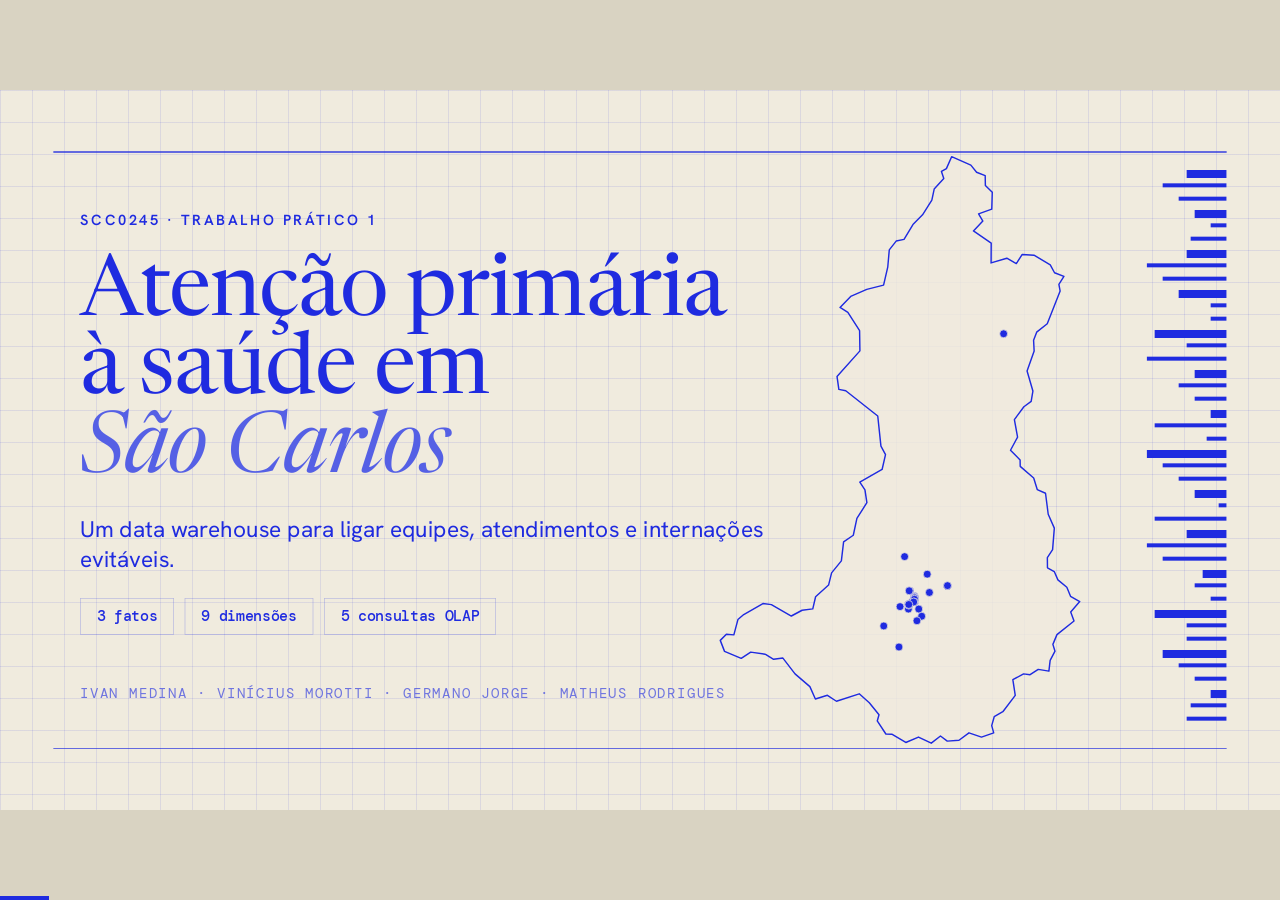
==== apresentacao/apresentacao_cobalto.html @ 4763c02e "Trabalho Prático 1 SCC0245: DW da atenção primária em São Carlos Notebook de ETL com dados reais de " ====
<!DOCTYPE html>
<html lang="pt-BR">
<head>
<meta charset="UTF-8">
<meta name="viewport" content="width=device-width, initial-scale=1.0">
<title>Atenção Primária à Saúde em São Carlos – SCC0245</title>
<link rel="preconnect" href="https://fonts.googleapis.com">
<link rel="preconnect" href="https://fonts.gstatic.com" crossorigin>
<link href="https://fonts.googleapis.com/css2?family=Newsreader:ital,opsz,wght@0,6..72,400;0,6..72,500;1,6..72,400&family=Hanken+Grotesk:wght@400;500;600&family=DM+Mono:wght@400;500&display=swap" rel="stylesheet">
<style>
/* ======================= BASE 16:9 (viewport-base.css, obrigatório) ======================= */
/* ===========================================
   FIXED 16:9 STAGE: MANDATORY BASE STYLES
   Include this ENTIRE file in every presentation.
   Slides are authored at 1920×1080 and scaled as a whole.
   =========================================== */

/* 1. Lock the browser viewport */
html,
body {
    width: 100%;
    height: 100%;
    margin: 0;
    overflow: hidden;
    background: var(--stage-bg, #000);
}

/* 2. Full-window deck viewport */
.deck-viewport {
    position: fixed;
    inset: 0;
    overflow: hidden;
    background: var(--stage-bg, #000);
}

/* 3. Fixed 16:9 design canvas.
   JavaScript sets transform: translate(...) scale(...). */
.deck-stage {
    position: absolute;
    left: 0;
    top: 0;
    width: 1920px;
    height: 1080px;
    overflow: hidden;
    transform-origin: 0 0;
    background: var(--slide-bg, #fff);
}

/* 4. Slides stack inside the fixed stage.
   Content must be laid out at 1920×1080, not reflowed per device. */
.slide {
    position: absolute;
    inset: 0;
    width: 1920px;
    height: 1080px;
    overflow: hidden;
    display: block;
    visibility: hidden;
    opacity: 0;
    pointer-events: none;
    background: var(--slide-bg, #fff);
}

.slide.active,
.slide.visible {
    visibility: visible;
    opacity: 1;
    pointer-events: auto;
    z-index: 1;
}

/* 5. Keep media inside authored slide bounds */
img,
video,
canvas,
svg {
    max-width: 100%;
    max-height: 100%;
}

/* 6. Presentation chrome stays outside the slide design system */
.deck-controls {
    position: fixed;
    left: 50%;
    bottom: 22px;
    transform: translateX(-50%);
    z-index: 1000;
}

/* 7. Print one fixed-size slide per page */
@media print {
    html,
    body {
        width: 1920px;
        height: auto;
        overflow: visible;
        background: #fff;
    }

    .deck-viewport {
        position: static;
        overflow: visible;
        background: #fff;
    }

    .deck-stage {
        position: static;
        width: auto;
        height: auto;
        transform: none !important;
        background: none;
    }

    .slide {
        position: relative;
        display: block !important;
        visibility: visible !important;
        opacity: 1 !important;
        pointer-events: auto !important;
        width: 1920px;
        height: 1080px;
        break-after: page;
        page-break-after: always;
    }

    .slide:last-child {
        break-after: auto;
        page-break-after: auto;
    }

    .deck-controls {
        display: none !important;
    }
}

/* 8. Reduced motion */
@media (prefers-reduced-motion: reduce) {
    *,
    *::before,
    *::after {
        animation-duration: 0.01ms !important;
        transition-duration: 0.2s !important;
    }
}

/* ======================= COMPONENTES COMUNS ======================= */
/* ===========================================================
   COMPONENTES COMUNS AOS DOIS TEMAS
   Medidas em px no palco fixo de 1920×1080.
   Cores e fontes vêm das variáveis definidas no arquivo do tema.
   =========================================================== */
* { margin: 0; padding: 0; box-sizing: border-box; }

.slide { color: var(--ink); font-family: var(--fb); background: var(--bg); }
.slide > * { position: absolute; z-index: 1; }
.slide > .deco { inset: 0; z-index: 0; pointer-events: none; }
.ic { width: 64px; height: 64px; stroke-width: 1.6; flex: none; }

/* === CROMO (rótulo da parte, apresentador, página) === */
.cromo { inset: 0; pointer-events: none; z-index: 2; }
.cromo span { position: absolute; font: 400 19px var(--fm); letter-spacing: .1em; text-transform: uppercase; color: var(--mute); }
.cr-l { left: 120px; top: 48px; }
.cr-r { right: 120px; top: 48px; }
.cr-n { right: 120px; bottom: 46px; }
.s-capa .cromo, .s-fim .cromo { display: none; }

/* === TIPOGRAFIA === */
.h-xl, .h-l, .h-m { font-family: var(--fd); font-weight: var(--fdw); letter-spacing: var(--fdls); line-height: .92; }
.h-xl { font-size: 156px; }
.h-l  { font-size: 116px; line-height: .98; }
.h-m  { font-size: 76px; }
.h-xl em, .h-l em, .h-m em { font-style: var(--fdem); color: var(--acc); }
.slide > h2.h-m { left: 120px; top: 120px; width: 1680px; }
.kicker, .lbl, .q-n, .st-n, .dl-t, .hc-t {
  font: var(--lbl-w) 22px var(--lbl-f); letter-spacing: var(--lbl-ls); text-transform: uppercase; color: var(--acc);
}
.lede { font-size: 34px; line-height: 1.35; color: var(--ink-2); }

/* === ANIMAÇÃO DE ENTRADA (.rv + --d) === */
.rv { opacity: 0; transform: translateY(28px);
  transition: opacity .7s ease, transform .9s cubic-bezier(.16, 1, .3, 1);
  transition-delay: calc(var(--d, 0) * .13s); }
.slide.visible .rv { opacity: 1; transform: none; }

/* chips e etiquetas genéricas */
.chips { display: flex; gap: 16px; }
.chip { font: 500 22px var(--fm); padding: 12px 24px; border: 1.5px solid var(--faint); border-radius: var(--pill); }
.chip b { color: var(--acc); font-weight: 500; }
.tags { display: flex; flex-wrap: wrap; gap: 14px; }
.tags span { font: 400 22px var(--fm); padding: 10px 20px; border: 1.5px solid var(--faint); border-radius: var(--pill); }
.tags .ref { border-style: dashed; color: var(--mute); }
.byline { font: 400 21px var(--fm); letter-spacing: .08em; color: var(--mute); text-transform: uppercase; }

/* === MAPA === */
.mapa, .mapa-zoom { width: 100%; height: 100%; display: block; overflow: visible; }
.mun { fill: var(--panel); stroke: var(--acc); stroke-width: 4; stroke-linejoin: round;
  stroke-dasharray: 6000; stroke-dashoffset: 6000; transition: stroke-dashoffset 2.4s cubic-bezier(.6, .1, .2, 1) .2s; }
.slide.visible .mun { stroke-dashoffset: 0; }
.mapa-zoom .mun { stroke-width: 1; }
.ubs { fill: var(--hit-bg); stroke: var(--bg); stroke-width: 2; opacity: 0; transition: opacity .3s; transition-delay: calc(1.4s + var(--i) * 35ms); }
.mapa-zoom .ubs { stroke-width: .4; fill-opacity: .8; }
.slide.visible .ubs { opacity: 1; }
.zoombox { fill: none; stroke: var(--ink); stroke-width: 3; stroke-dasharray: 10 8; display: none; }
.s-mapa .zoombox { display: block; }

/* === 01 CAPA / 26 FIM === */
.capa-txt, .fim-txt { left: 120px; top: 210px; width: 1080px; display: flex; flex-direction: column; gap: 34px; }
.capa-txt .kicker { margin-bottom: 6px; }
.capa-txt .h-xl { font-size: 128px; }
.capa-txt { top: 180px; }
.capa-txt .byline, .fim-txt .byline { margin-top: 40px; }
.capa-mapa { right: 280px; top: 100px; height: 880px; width: 540px; }
.fim-txt { top: 300px; }
.fim-txt .lede { font-size: 52px; }

/* === 02 ROTEIRO === */
.roteiro { left: 120px; right: 120px; top: 290px; display: grid; grid-template-columns: repeat(4, 1fr); gap: 32px; }
.rt { position: relative; height: 470px; padding: 40px; border: 1.5px solid var(--faint); border-radius: var(--radius);
  background: var(--panel); display: flex; flex-direction: column; gap: 22px; }
.rt-n { font: var(--fdw) 110px/1 var(--fd); letter-spacing: var(--fdls); color: var(--acc); }
.rt h3 { font: var(--fdw2) 40px/1.1 var(--fd); letter-spacing: var(--fdls2); }
.rt .rt-p { margin-top: auto; font: 400 21px var(--fm); text-transform: uppercase; letter-spacing: .08em; color: var(--mute); }
.timebar { left: 120px; right: 120px; top: 830px; display: flex; gap: 32px; align-items: center; }
.timebar i { flex: 1; height: 10px; background: var(--acc); border-radius: 5px; transform-origin: left; transform: scaleX(0); transition: transform .8s cubic-bezier(.16,1,.3,1); }
.slide.visible .timebar i { transform: scaleX(1); }
.timebar i:nth-child(2) { transition-delay: .9s; } .timebar i:nth-child(3) { transition-delay: 1.05s; } .timebar i:nth-child(4) { transition-delay: 1.2s; }
.timebar i:nth-child(1) { transition-delay: .75s; }
.timebar span { position: absolute; right: 0; top: 30px; font: 400 22px var(--fm); color: var(--mute); }

/* === 03 FLUXO UBS → INTERNAÇÃO === */
.fluxo { left: 120px; right: 120px; top: 300px; display: grid; grid-template-columns: 420px 1fr 420px; align-items: center; gap: 30px; }
.fluxo.falha { top: 580px; }
.no { height: 220px; padding: 30px 34px; border: 1.5px solid var(--faint); border-radius: var(--radius); background: var(--panel);
  display: flex; flex-direction: column; justify-content: center; gap: 10px; }
.no b { font: var(--fdw2) 40px/1.05 var(--fd); letter-spacing: var(--fdls2); }
.no span { font-size: 26px; color: var(--mute); }
.no.fantasma { visibility: hidden; }
.no.destaque { background: var(--hit-bg); color: var(--hit-fg); border-color: var(--hit-bg); }
.no.destaque span { color: var(--hit-fg); opacity: .75; }
.seta { position: relative; height: 4px; background: var(--acc); }
.seta::after { content: ""; position: absolute; right: -4px; top: -11px; border: 13px solid transparent; border-left: 20px solid var(--acc); border-right: 0; }
.seta span { position: absolute; left: 0; right: 0; top: -54px; text-align: center; font: 400 24px var(--fm); color: var(--ink); }
.seta.ruim { background: repeating-linear-gradient(90deg, var(--hit-bg) 0 18px, transparent 18px 30px); }
.seta.ruim::after { border-left-color: var(--hit-bg); }
.seta.ruim::before { content: ""; position: absolute; left: -30px; top: -282px; width: 4px; height: 284px;
  background: repeating-linear-gradient(180deg, var(--hit-bg) 0 18px, transparent 18px 30px); }
.s-fluxo .tags { left: 120px; right: 120px; top: 880px; }

/* === 04 MAPA DE SÃO CARLOS === */
.mapa-big { left: 150px; top: 120px; height: 860px; width: 527px; }
.mapa-zoomwrap { left: 800px; top: 250px; width: 480px; height: 560px; border: 1.5px solid var(--faint); border-radius: var(--radius); overflow: hidden; background: var(--panel); }
.mapa-zoomwrap .cap { position: absolute; left: 20px; bottom: 16px; font: 400 18px var(--fm); text-transform: uppercase; letter-spacing: .1em; color: var(--mute); }
.stats { left: 1360px; top: 250px; width: 460px; display: flex; flex-direction: column; gap: 60px; }
.stat { display: flex; flex-direction: column; gap: 10px; }
.stat .num { font: var(--fdw) 112px/0.9 var(--fd); letter-spacing: var(--fdls); color: var(--acc); }
.stat .lbl { color: var(--ink); }
.stats .nota { font: 400 19px var(--fm); color: var(--mute); line-height: 1.4; }

/* === 05 PERGUNTA === */
.s-pergunta .kicker { left: 120px; top: 210px; }
.s-pergunta .h-l { left: 120px; top: 270px; width: 1500px; }
.trio { left: 120px; top: 720px; display: flex; gap: 120px; }
.tri { position: relative; display: grid; grid-template-columns: 64px auto; column-gap: 22px; align-items: center; }
.tri .ic { grid-row: span 2; }
.tri b { font: var(--fdw2) 40px/1 var(--fd); letter-spacing: var(--fdls2); }
.tri span { font-size: 24px; color: var(--mute); }
.tri + .tri::before { content: "→"; position: absolute; left: -84px; top: 22px; font: 400 40px var(--fm); color: var(--acc); }

/* === 06 FONTES === */
.fontes { left: 120px; right: 120px; top: 270px; height: 640px; display: grid;
  grid-template-columns: 480px 1fr 280px 110px 420px; align-items: center; }
.fcol { display: flex; flex-direction: column; gap: 26px; }
.fonte { display: grid; grid-template-columns: 64px 1fr; column-gap: 22px; align-items: center; padding: 22px 28px;
  border: 1.5px solid var(--faint); border-radius: var(--radius); background: var(--panel); }
.fonte .ic { grid-row: span 2; }
.fonte b { font: var(--fdw2) 36px/1.05 var(--fd); letter-spacing: var(--fdls2); }
.fonte span { font-size: 22px; color: var(--mute); }
.fcol.aux { grid-column: 5; }
.fcol.aux .fonte { border-style: dashed; }
.fpipe { position: relative; height: 4px; background: var(--acc); margin: 0 24px; display: flex; flex-direction: column; align-items: center; justify-content: center; }
.fpipe::after { content: ""; position: absolute; right: -4px; top: -11px; border: 13px solid transparent; border-left: 20px solid var(--acc); border-right: 0; }
.fpipe span { position: relative; top: -64px; font: 400 21px var(--fm); line-height: 1.5; background: var(--bg); padding: 0 10px; }
.fdw { width: 280px; height: 280px; border-radius: 50%; background: var(--hit-bg); color: var(--hit-fg);
  display: flex; flex-direction: column; align-items: center; justify-content: center; gap: 6px; }
.fdw .ic { width: 72px; height: 72px; }
.fdw b { font: var(--fdw) 56px/1 var(--fd); letter-spacing: var(--fdls); }
.fdw span { font: 400 21px var(--fm); }
.fcol.aux { position: relative; }
.fcol.aux::before { content: ""; position: absolute; left: -110px; width: 110px; height: 4px; top: 50%;
  background: repeating-linear-gradient(90deg, var(--acc) 0 14px, transparent 14px 24px); }

/* === DIVISORES DE PARTE === */
.div-n { left: 110px; top: 130px; font: var(--fdw) 380px/1 var(--fd); letter-spacing: var(--fdls); color: var(--acc); }
.s-divisor .h-l { left: 120px; top: 560px; width: 1400px; }
.div-p { left: 120px; top: 870px; font: 400 26px var(--fm); text-transform: uppercase; letter-spacing: .1em; color: var(--mute); }
.ops { left: 120px; top: 720px; display: flex; gap: 14px; }
.ops span { font: 400 26px var(--fm); padding: 12px 24px; border: 1.5px solid var(--faint); border-radius: var(--pill); }

/* === 08 DATA MARTS (notação de aula) === */
.marts { left: 120px; right: 120px; top: 270px; display: grid; grid-template-columns: repeat(3, 1fr); gap: 44px; }
.mart { display: flex; flex-direction: column; gap: 22px; }
.mart .dem { font-size: 26px; text-align: center; min-height: 72px; }
.mart .box { border: 2px solid var(--acc); border-radius: 40px; background: var(--panel); padding: 40px 40px 46px;
  display: flex; flex-direction: column; gap: 26px; min-height: 400px; }
.mart .box b { text-align: center; font: var(--fdw2) 40px/1 var(--fd); letter-spacing: var(--fdls2); }
.mart .box p { font-size: 30px; line-height: 1.4; }
.mart .box em { font-style: normal; color: var(--acc); font-weight: 600; }

/* === ESQUEMAS ESTRELA === */
.st-head { left: 120px; top: 110px; display: flex; flex-direction: column; gap: 14px; }
.st-svg { left: 250px; top: 215px; width: 1420px; height: 710px; }
.estrela { width: 100%; height: 100%; }
.st-line { stroke: var(--line); stroke-width: 2.5; stroke-dasharray: 900; stroke-dashoffset: 900;
  transition: stroke-dashoffset 1s ease; transition-delay: calc(.4s + var(--i) * .08s); }
.slide.visible .st-line { stroke-dashoffset: 0; }
.st-dim rect { fill: var(--bg); stroke: var(--line); stroke-width: 2; }
.st-fact rect { fill: var(--hit-bg); stroke: var(--hit-bg); }
.st-dname { font: 500 28px var(--fm); fill: var(--acc); text-anchor: middle; }
.st-attr { font: 400 25px var(--fb); fill: var(--ink); text-anchor: middle; opacity: .85; }
.st-fname { font: 500 31px var(--fm); fill: var(--hit-fg); text-anchor: middle; }
.st-meas { font: 400 26px var(--fm); fill: var(--hit-fg); }
.st-tag { opacity: .6; font-size: 20px; }
.callouts { left: 120px; right: 120px; bottom: 112px; display: flex; flex-wrap: wrap; gap: 14px; }
.co { font: 400 23px var(--fm); padding: 10px 20px; border: 1.5px solid var(--acc); border-radius: var(--pill); color: var(--ink); background: var(--bg); }

/* === 10 SEMIADITIVO === */
.semi { left: 120px; right: 120px; top: 290px; height: 470px; display: grid; grid-template-columns: 400px 90px 400px 1fr; gap: 30px; align-items: center; }
.mes { height: 100%; border: 1.5px solid var(--faint); border-radius: var(--radius); background: var(--panel);
  display: flex; flex-direction: column; align-items: center; justify-content: space-between; padding: 36px; }
.m-l { font: 400 26px var(--fm); text-transform: uppercase; letter-spacing: .12em; color: var(--mute); }
.eqs { display: flex; gap: 20px; color: var(--acc); }
.eqs .ic { width: 84px; height: 84px; }
.m-c { font: var(--fdw) 110px/1 var(--fd); letter-spacing: var(--fdls); }
.mais { font: 400 80px var(--fm); text-align: center; color: var(--mute); }
.res { display: flex; flex-direction: column; gap: 30px; padding-left: 40px; }
.res .r { display: grid; grid-template-columns: 140px 1fr; align-items: center; gap: 24px; }
.res b { font: var(--fdw) 120px/1 var(--fd); letter-spacing: var(--fdls); }
.res span { font-size: 28px; line-height: 1.3; }
.res .bad b { text-decoration: line-through; text-decoration-thickness: 6px; opacity: .45; }
.res .bad span { opacity: .6; }
.res .good b { color: var(--acc); }
.s-semi .tags { left: 120px; top: 840px; }

/* === 14 CONSTELAÇÃO === */
.passos { left: 120px; bottom: 112px; display: flex; gap: 14px; }
.passos span { font: 400 21px var(--fm); padding: 10px 18px; border: 1.5px solid var(--faint); border-radius: var(--pill); }
.passos b { color: var(--acc); font-weight: 500; margin-right: 6px; }
.const-svg { left: 200px; top: 225px; width: 1520px; height: 707px; }
.constelacao { width: 100%; height: 100%; }
.cs-line { stroke: var(--line); stroke-width: 2.5; stroke-dasharray: 1400; stroke-dashoffset: 1400;
  transition: stroke-dashoffset 1.1s ease; transition-delay: calc(.5s + var(--i) * .06s); }
.slide.visible .cs-line { stroke-dashoffset: 0; }
.cs-dim rect { fill: var(--bg); stroke: var(--line); stroke-width: 2; }
.cs-dim.shared rect { stroke: var(--acc); stroke-width: 5; fill: var(--panel-strong); }
.cs-dim rect.fundo { fill: var(--bg); stroke: none; }
.cs-dim text { font: 500 24px var(--fm); fill: var(--ink); text-anchor: middle; }
.cs-dim.shared text { fill: var(--acc); }
.cs-fact rect { fill: var(--hit-bg); }
.cs-fact text { font: 500 27px var(--fm); fill: var(--hit-fg); text-anchor: middle; }

/* === 15 MATRIZ === */
.matriz { left: 300px; top: 250px; display: grid; grid-template-columns: 420px repeat(3, 330px); grid-auto-rows: 62px; align-items: center; }
.mh { font: 400 23px var(--fm); text-align: center; color: var(--mute); }
.ml { font-size: 30px; padding-left: 24px; height: 100%; display: flex; align-items: center; }
.ml.sh { background: var(--panel-strong); border-left: 6px solid var(--acc); }
.matriz i { justify-self: center; width: 36px; height: 36px; border-radius: 50%; border: 2px solid var(--faint); }
.matriz i.on { background: var(--acc); border-color: var(--acc); transform: scale(0); transition: transform .4s cubic-bezier(.3,1.6,.5,1); transition-delay: calc(.6s + var(--i) * .07s); }
.slide.visible .matriz i.on { transform: scale(1); }
.legenda { left: 300px; top: 905px; display: flex; align-items: center; gap: 16px; font: 400 22px var(--fm); color: var(--mute); }
.lg-sh { width: 42px; height: 28px; background: var(--panel-strong); border-left: 6px solid var(--acc); }

/* === 16 INTEGRAÇÃO === */
.integ { left: 120px; right: 120px; top: 260px; display: flex; flex-direction: column; gap: 22px; }
.ig, .ig-h { display: grid; grid-template-columns: 250px 400px 400px 90px 1fr; align-items: center; gap: 22px; }
.ig-h span { font: 400 20px var(--fm); text-transform: uppercase; letter-spacing: .12em; color: var(--mute); }
.ig { height: 104px; border-bottom: 1.5px solid var(--faint); }
.ig .k { font: var(--fdw2) 40px var(--fd); letter-spacing: var(--fdls2); }
.ig .a { font: 400 28px var(--fm); padding: 14px 22px; border: 1.5px solid var(--faint); border-radius: var(--pill); width: fit-content; }
.ig .a i { font-style: normal; font-size: 18px; color: var(--mute); margin-right: 10px; letter-spacing: .08em; }
.ig .to { font: 400 44px var(--fm); color: var(--acc); text-align: center; }
.ig .dw { font: 500 30px var(--fm); padding: 14px 26px; background: var(--hit-bg); color: var(--hit-fg); border-radius: var(--pill); width: fit-content; }

/* === 17 HIERARQUIAS === */
.hiers { left: 120px; right: 120px; top: 270px; display: grid; grid-template-columns: 1fr 1fr 1.25fr; gap: 50px; }
.hcol { display: flex; flex-direction: column; align-items: flex-start; gap: 12px; padding: 38px; min-height: 600px;
  border: 1.5px solid var(--faint); border-radius: var(--radius); background: var(--panel); }
.hcol b { font: 500 32px var(--fm); padding: 10px 22px; border: 1.5px solid var(--acc); border-radius: var(--pill); }
.hcol b.lo { background: var(--hit-bg); color: var(--hit-fg); border-color: var(--hit-bg); }
.hcol i { font: 400 38px var(--fm); font-style: normal; color: var(--acc); padding-left: 24px; }
.hc-t { margin-bottom: 14px; }
.hc-alt { margin-top: auto; font: 400 20px/1.45 var(--fm); color: var(--mute); }
.code-n { display: flex; gap: 6px; margin-top: 60px; font: 500 76px/1 var(--fm); }
.code-l { display: flex; gap: 6px; font: 400 18px var(--fm); text-transform: uppercase; letter-spacing: .06em; }
.code-n span, .code-l span { display: block; text-align: center; }
.code-n .c1, .code-l .c1 { width: 104px; } .code-n .c2, .code-l .c2 { width: 104px; } .code-n .c3, .code-l .c3 { width: 104px; } .code-n .c4, .code-l .c4 { width: 200px; }
.code-n span { padding: 14px 0; border-bottom: 6px solid var(--acc); }
.code-n .c1 { background: var(--hit-bg); color: var(--hit-fg); border-color: var(--hit-bg); }
.code-n .c2 { background: var(--panel-strong); }
.code-l span { color: var(--mute); padding-top: 12px; }
.hcol.code .hc-alt { margin-top: 70px; }
.hcol.code::after { content: "cod_procedimento ≤ forma ≤ subgrupo ≤ grupo"; margin-top: auto; font: 400 20px var(--fm); color: var(--mute); }

/* === 18 DECISÕES === */
.tiles { left: 120px; right: 120px; top: 270px; display: grid; grid-template-columns: repeat(3, 1fr); grid-auto-rows: 290px; gap: 32px; }
.tile { border: 1.5px solid var(--faint); border-radius: var(--radius); background: var(--panel); padding: 38px; display: flex; flex-direction: column; gap: 12px; }
.tile code { font: 500 34px var(--fm); color: var(--acc); }
.tile b { margin-top: auto; font: var(--fdw2) 42px/1.05 var(--fd); letter-spacing: var(--fdls2); }
.tile span { font-size: 25px; color: var(--mute); }

/* === CABEÇALHO DAS CONSULTAS === */
.q-head { left: 120px; top: 108px; display: flex; align-items: center; gap: 18px; }
.q-op { font: 500 22px var(--fm); padding: 8px 20px; border-radius: var(--pill); background: var(--hit-bg); color: var(--hit-fg); text-transform: uppercase; letter-spacing: .08em; }
.slide > h2.h-m.q-t { top: 160px; font-size: 66px; }
.q-foot { left: 120px; right: 120px; bottom: 96px; display: flex; flex-wrap: wrap; gap: 14px; }
.q-foot span { font: 400 21px var(--fm); padding: 9px 18px; border: 1.5px solid var(--faint); border-radius: var(--pill); }

/* === 20 ROLL-UP === */
.rollup { left: 148px; top: 340px; width: 1624px; display: flex; flex-direction: column; gap: 84px; }
.ru-row { display: flex; gap: 8px; position: relative; }
.ru-row span { height: 120px; display: flex; align-items: center; justify-content: center; font: 500 26px var(--fm);
  border: 1.5px solid var(--acc); border-radius: var(--radius-sm); background: var(--panel);
  opacity: 0; transform: translateY(-20px); transition: all .5s cubic-bezier(.16,1,.3,1);
  transition-delay: calc(.4s + var(--b) * 1s + var(--i) * .03s); }
.ru-row.meses span { width: 60px; }
.ru-row.tris span { width: 196px; }
.ru-row.anos span { width: 808px; background: var(--hit-bg); color: var(--hit-fg); border-color: var(--hit-bg); font: var(--fdw) 54px var(--fd); }
.slide.visible .ru-row span { opacity: 1; transform: none; }
.ru-row::before { position: absolute; left: -2px; top: -36px; font: 400 19px var(--fm); text-transform: uppercase; letter-spacing: .12em; color: var(--mute); }
.ru-row.meses::before { content: "ano_mes"; } .ru-row.tris::before { content: "trimestre"; } .ru-row.anos::before { content: "ano"; }

/* === 21 DRILL-DOWN === */
.drill { left: 120px; right: 120px; top: 280px; display: grid; grid-template-columns: 560px 120px 300px 120px 1fr; align-items: start; }
.dl-col { display: flex; flex-direction: column; gap: 12px; }
.dl-col span:not(.dl-t) { font: 400 25px var(--fm); padding: 10px 18px; border: 1.5px solid var(--faint); border-radius: var(--radius-sm); }
.dl-col span.hit { background: var(--hit-bg); color: var(--hit-fg); border-color: var(--hit-bg); }
.dl-t { margin-bottom: 8px; }
.dl-arrow { height: 4px; background: var(--acc); margin: 186px 22px 0; position: relative; }
.dl-arrow::after { content: ""; position: absolute; right: -4px; top: -11px; border: 13px solid transparent; border-left: 20px solid var(--acc); border-right: 0; }
.drill .dl-arrow:nth-of-type(4) { margin-top: 74px; }

/* === 22 CUBO === */
.cubo-wrap { left: 150px; top: 240px; width: 940px; height: 760px; }
.cubo { width: 100%; height: 100%; overflow: visible; }
.cubo polygon { fill: var(--ink); stroke: var(--bg); stroke-width: 2; }
.cubo .f-top { fill-opacity: .14; } .cubo .f-r { fill-opacity: .30; } .cubo .f-l { fill-opacity: .22; }
.cubo .ax { font: 400 22px var(--fm); fill: var(--mute); }
@keyframes cfade1 { to { opacity: .12; } }
@keyframes cfade2 { to { opacity: .45; } }
@keyframes chl { to { fill: var(--hit-bg); fill-opacity: 1; } }
.slide.visible .cubo .cell:not(.slice) { animation: cfade1 .6s 1.3s forwards; }
.slide.visible .cubo .slice:not(.dice) { animation: cfade2 .6s 2.5s forwards; }
.slide.visible .cubo .dice polygon { animation: chl .6s 2.5s forwards; }
.cubo .dice .f-r { filter: brightness(.85); } .cubo .dice .f-l { filter: brightness(.7); }
.cubo-leg { left: 1180px; top: 340px; width: 620px; display: flex; flex-direction: column; gap: 52px; }
.cl { display: grid; grid-template-columns: 70px 1fr; column-gap: 26px; align-items: center; }
.cl .sw { grid-row: span 2; width: 70px; height: 70px; border-radius: var(--radius-sm); }
.cl b { font: var(--fdw2) 44px/1 var(--fd); letter-spacing: var(--fdls2); }
.cl span { font: 400 24px var(--fm); color: var(--mute); }
.sw.sl { background: var(--ink); opacity: .45; }
.sw.dc { background: var(--hit-bg); }
.sw.out { border: 3px dashed var(--acc); }

/* === 23 PIVOT === */
.pivot { left: 120px; right: 120px; top: 280px; display: grid; grid-template-columns: auto 120px auto; align-items: center; justify-content: center; }
.pv { display: grid; gap: 8px; align-items: center; }
.pv-a { grid-template-columns: 220px repeat(4, 116px); }
.pv-b { grid-template-columns: 190px repeat(5, 104px); }
.pv .ch { font: 400 18px var(--fm); text-align: center; color: var(--acc); text-transform: uppercase; letter-spacing: .04em; }
.pv .rh { font-size: 28px; }
.pv i { height: 80px; border-radius: var(--radius-sm); background: var(--panel-strong); border: 1.5px solid var(--faint); position: relative; }
.pv i::after { content: "Σ"; position: absolute; inset: 0; display: flex; align-items: center; justify-content: center; font: 400 20px var(--fm); color: var(--mute); }
.pv-rot { font: 400 110px var(--fm); color: var(--acc); text-align: center; }
.slide.visible .pv-rot { animation: spin 1.2s 1.1s cubic-bezier(.6,0,.2,1) both; }
@keyframes spin { from { transform: rotate(-180deg); opacity: 0; } to { transform: none; opacity: 1; } }
.pv-b { opacity: 0; transform: rotate(-90deg) scale(.6); transition: all 1.1s cubic-bezier(.16,1,.3,1) 1.6s; }
.slide.visible .pv-b { opacity: 1; transform: none; }

/* === 24 DRILL-ACROSS === */
.across { left: 120px; right: 120px; top: 270px; height: 560px; }
.lanes { position: absolute; left: 0; top: 20px; width: 470px; display: flex; flex-direction: column; gap: 30px; }
.lane { height: 140px; display: grid; grid-template-columns: 64px 1fr; column-gap: 22px; align-items: center; padding: 0 30px;
  border: 1.5px solid var(--faint); border-radius: var(--radius); background: var(--panel); }
.lane .ic { grid-row: span 2; }
.lane b { font: 500 28px var(--fm); align-self: end; }
.lane span { font-size: 23px; color: var(--mute); align-self: start; }
.ac-lines { position: absolute; left: 470px; top: 0; width: 200px; height: 520px; }
.ac-lines path { fill: none; stroke: var(--acc); stroke-width: 3; }
.join { position: absolute; left: 670px; top: 180px; width: 170px; height: 170px; border-radius: 50%; background: var(--hit-bg); color: var(--hit-fg);
  display: flex; flex-direction: column; align-items: center; justify-content: center; }
.join span { font: 400 64px/1 var(--fm); }
.join b { font: 500 22px var(--fm); }
.ac-out { position: absolute; left: 890px; right: 0; top: 60px; display: flex; flex-direction: column; }
.ao-h, .ao-r { display: grid; grid-template-columns: 150px repeat(4, 1fr); gap: 10px; align-items: center; }
.ao-h { padding-bottom: 14px; border-bottom: 2px solid var(--acc); }
.ao-h span { font: 400 18px var(--fm); text-transform: uppercase; letter-spacing: .04em; color: var(--acc); }
.ao-r { height: 78px; border-bottom: 1.5px solid var(--faint); }
.ao-r span { font: 400 24px var(--fm); }
.ao-r i { height: 18px; border-radius: 9px; background: var(--panel-strong); }
.formulas { left: 120px; top: 880px; display: flex; gap: 20px; }
.formulas span { font: 500 26px var(--fm); padding: 14px 26px; border: 2px solid var(--acc); border-radius: var(--pill); }

/* === 25 LIMITES === */
.lims { left: 120px; right: 120px; top: 270px; display: grid; grid-template-columns: repeat(2, 1fr); gap: 32px; }
.lim { height: 250px; border: 1.5px solid var(--faint); border-radius: var(--radius); background: var(--panel); padding: 40px; display: flex; flex-direction: column; justify-content: flex-end; gap: 12px; }
.lim b { font: var(--fdw2) 50px/1 var(--fd); letter-spacing: var(--fdls2); }
.lim span { font-size: 27px; color: var(--mute); }
.prox { left: 120px; top: 860px; font: 500 28px var(--fm); color: var(--acc); }

/* === CONTROLES FORA DO PALCO: progresso, notas, edição === */
.progress { position: fixed; left: 0; bottom: 0; height: 4px; width: 0; background: var(--acc); z-index: 1000; transition: width .3s; }
.notes { position: fixed; left: 50%; bottom: 18px; transform: translateX(-50%); width: min(1100px, 92vw); max-height: 34vh; overflow: auto;
  padding: 18px 24px; border-radius: 12px; background: rgba(10, 12, 20, .92); color: #f2f2f2;
  font: 400 17px/1.5 var(--fb); z-index: 1001; display: none; box-shadow: 0 10px 40px rgba(0,0,0,.4); }
.notes.on { display: block; }
.edit-hotzone { position: fixed; top: 0; left: 0; width: 80px; height: 80px; z-index: 10000; cursor: pointer; }
.edit-toggle { position: fixed; top: 16px; left: 16px; width: 44px; height: 44px; border-radius: 50%; border: 0; z-index: 10001;
  background: var(--acc); color: var(--bg); font-size: 22px; cursor: pointer; opacity: 0; pointer-events: none; transition: opacity .3s; }
.edit-toggle.show, .edit-toggle.active { opacity: 1; pointer-events: auto; }
body.editing [contenteditable] { outline: 2px dashed var(--acc); outline-offset: 4px; }

/* === GRÁFICOS DAS CONSULTAS (dados reais; SVG gerado por graficos.py) === */
.graf { width: 100%; height: 100%; overflow: visible; }
.graf-wrap { left: 120px; right: 120px; top: 260px; bottom: 90px; }
.graf-wrap.q3w { left: 760px; top: 270px; }
.cubo-wrap.mini { left: 90px; top: 300px; width: 620px; height: 500px; }
.q-dados { left: 120px; bottom: 44px; font: 400 18px var(--fm); color: var(--mute); letter-spacing: .02em; }
.graf text { font-family: var(--fm); }
.ch-lv { font-size: 20px; fill: var(--acc); text-transform: uppercase; letter-spacing: .12em; }
.ch-x { font-size: 20px; fill: var(--mute); }
.ch-v { font-size: 22px; fill: var(--ink); }
.ch-v.strong { font-size: 26px; font-weight: 500; }
.ch-cat { font-size: 23px; fill: var(--ink); font-family: var(--fb) !important; }
.ch-cat.on { font-weight: 600; }
.ch-pt { font-size: 32px; fill: var(--ink); font-family: var(--fd) !important; font-weight: var(--fdw2); }
.ch-bar { fill: var(--acc); }
.ch-bar.dim { opacity: .45; }
.ch-bar.hl { fill: var(--hit-bg); opacity: 1; }
.ch-base, .ch-grid { stroke: var(--faint); stroke-width: 1.5; }
.ch-line { fill: none; stroke: var(--acc); stroke-width: 3; stroke-linejoin: round; }
.ch-dot { fill: var(--acc); stroke: var(--bg); stroke-width: 2; }
.ch-dot:hover, .ch-bar:hover, .ch-cell:hover { filter: brightness(1.15); }
.ch-cell { fill: var(--acc); }
.ch-cv { font-size: 22px; fill: var(--ink); }
.ch-cv.inv { fill: var(--hit-fg); }
.ch-rot { font-size: 96px; fill: var(--acc); }
.ch-arrow { fill: none; stroke: var(--acc); stroke-width: 3; }
.ch-join { font-size: 22px; fill: var(--acc); letter-spacing: .1em; }
/* barras crescem a partir da base quando o slide entra */
.graf .ch-bar { transform-box: fill-box; transform-origin: left bottom; }
.q1g .ch-bar { transform-origin: center bottom; transform: scaleY(0); transition: transform .8s cubic-bezier(.16,1,.3,1) .3s; }
.q2g .ch-bar, .q3g .ch-bar { transform: scaleX(0); transition: transform .8s cubic-bezier(.16,1,.3,1) .3s; }
.slide.visible .graf .ch-bar { transform: none; }
.ch-line { stroke-dasharray: 3000; stroke-dashoffset: 3000; transition: stroke-dashoffset 1.6s ease .3s; }
.slide.visible .ch-line { stroke-dashoffset: 0; }
.graf .ch-line.zero, .slide.visible .graf .ch-line.zero { stroke-dasharray: 8 10; stroke-dashoffset: 0; opacity: .6; }

/* ======================= TEMA: cobalto (cores e fontes; edite as variáveis em :root) ======================= */
/* ===========================================================
   TEMA "BOLETIM COBALTO"
   Duas cores (papel creme + cobalto), papel quadriculado permanente,
   filetes no topo e no pé, serifa Newsreader 400, rótulos Hanken em caixa alta,
   cromo em DM Mono. Destaques usam inversão (fundo cobalto, texto creme).
   =========================================================== */
:root {
  --stage-bg: #d9d3c2;
  --slide-bg: #F0EBDE;
  --bg: #F0EBDE;
  --ink: #1F2BE0;
  --ink-2: #1F2BE0;
  --mute: rgba(31, 43, 224, .62);
  --acc: #1F2BE0;          /* números, linhas, ênfases */
  --hit-bg: #1F2BE0;       /* destaque = inversão */
  --hit-fg: #F0EBDE;
  --faint: rgba(31, 43, 224, .28);
  --line: rgba(31, 43, 224, .55);
  --panel: rgba(240, 235, 222, .78);
  --panel-strong: rgba(31, 43, 224, .09);
  --fd: 'Newsreader', Georgia, serif;
  --fdw: 400;  --fdls: -.012em;  --fdem: italic;
  --fdw2: 400; --fdls2: -.005em;
  --fb: 'Hanken Grotesk', sans-serif;
  --fm: 'DM Mono', ui-monospace, monospace;
  --lbl-f: 'Hanken Grotesk', sans-serif; --lbl-w: 600; --lbl-ls: .18em;
  --radius: 0px; --radius-sm: 0px; --pill: 0px;
}

/* papel quadriculado + filetes de topo e pé em todos os slides */
.deco { background-image:
    linear-gradient(to right, rgba(31, 43, 224, .10) 1px, transparent 1px),
    linear-gradient(to bottom, rgba(31, 43, 224, .10) 1px, transparent 1px);
  background-size: 48px 48px; }
.deco::before, .deco::after { content: ""; position: absolute; left: 80px; right: 80px; height: 1.5px; background: var(--ink); }
.deco::before { top: 92px; }
.deco::after { bottom: 92px; }
.cr-l { left: 80px; top: 42px; }
.cr-r { right: 80px; top: 42px; }
.cr-n { right: 80px; bottom: 40px; }
.cromo span { color: var(--ink); letter-spacing: .08em; }

/* ênfase em itálico na cor mais suave */
.h-xl em, .h-l em, .h-m em { color: #5560E5; }

/* coluna "glitch" nas capas e divisores */
.glitch { right: 80px; top: 120px; width: 120px; height: 840px; }
.glitch rect { fill: var(--ink); }
.glitch { opacity: 0; transition: opacity 1s .5s; }
.slide.visible .glitch { opacity: 1; }
.s-capa .capa-mapa, .s-fim .capa-mapa { right: 300px; }
.s-pergunta .glitch, .s-divisor .glitch { height: 760px; top: 160px; }

/* sem cantos arredondados; caixas de data mart seguem a notação de aula (arredondadas) */
.mart .box { border-radius: 40px; border-width: 1.5px; }
.chip b { font-weight: 500; }
.q-op { letter-spacing: .1em; }
.matriz i { border-radius: 0; }
.matriz i.on { border-radius: 0; }
.fdw, .join { border-radius: 50%; }

</style>
</head>
<body data-tema="cobalto">
<div class="deck-viewport">
<main class="deck-stage" id="deckStage">
<!-- =====================================================================
     CONTEÚDO DOS SLIDES (compartilhado pelos dois estilos)
     data-part  = parte da apresentação (1 a 4) → define o rótulo do topo
     data-notes = roteiro do apresentador (tecla N mostra na tela)
     .rv + style="--d:N" = elemento que entra animado, N = ordem
     Nomes dos integrantes (só na capa): edite PARTES no início de deck.js
     ===================================================================== -->

<!-- ============================ PARTE 1 · PROBLEMA E FONTES ============================ -->

<!-- 01 · CAPA -->
<section class="slide s-capa" data-part="1" data-notes="Apresentar o grupo e o tema em uma frase: um data warehouse que junta oferta de equipes, atendimentos e internações evitáveis em São Carlos. O contorno do mapa é o município oficial (IBGE); os pontos são as UBS e USF do CNES.">
  <svg class="glitch" viewBox="0 0 120 840"><rect x="60" y="0" width="60" height="12"/><rect x="24" y="20" width="96" height="6"/><rect x="48" y="40" width="72" height="6"/><rect x="72" y="60" width="48" height="12"/><rect x="96" y="80" width="24" height="6"/><rect x="66" y="100" width="54" height="6"/><rect x="60" y="120" width="60" height="12"/><rect x="0" y="140" width="120" height="6"/><rect x="24" y="160" width="96" height="6"/><rect x="48" y="180" width="72" height="12"/><rect x="96" y="200" width="24" height="6"/><rect x="96" y="220" width="24" height="6"/><rect x="12" y="240" width="108" height="12"/><rect x="60" y="260" width="60" height="6"/><rect x="0" y="280" width="120" height="6"/><rect x="72" y="300" width="48" height="12"/><rect x="48" y="320" width="72" height="6"/><rect x="72" y="340" width="48" height="6"/><rect x="96" y="360" width="24" height="12"/><rect x="12" y="380" width="108" height="6"/><rect x="90" y="400" width="30" height="6"/><rect x="0" y="420" width="120" height="12"/><rect x="24" y="440" width="96" height="6"/><rect x="48" y="460" width="72" height="6"/><rect x="72" y="480" width="48" height="12"/><rect x="108" y="500" width="12" height="6"/><rect x="12" y="520" width="108" height="6"/><rect x="60" y="540" width="60" height="12"/><rect x="0" y="560" width="120" height="6"/><rect x="24" y="580" width="96" height="6"/><rect x="84" y="600" width="36" height="12"/><rect x="72" y="620" width="48" height="6"/><rect x="96" y="640" width="24" height="6"/><rect x="12" y="660" width="108" height="12"/><rect x="60" y="680" width="60" height="6"/><rect x="60" y="700" width="60" height="6"/><rect x="24" y="720" width="96" height="12"/><rect x="48" y="740" width="72" height="6"/><rect x="72" y="760" width="48" height="6"/><rect x="96" y="780" width="24" height="12"/><rect x="66" y="800" width="54" height="6"/><rect x="60" y="820" width="60" height="6"/></svg>
  <div class="capa-txt">
    <div class="kicker rv" style="--d:1">SCC0245 · Trabalho Prático 1</div>
    <h1 class="h-xl rv" style="--d:2">Atenção primária<br>à saúde em<br><em>São Carlos</em></h1>
    <p class="lede rv" style="--d:3">Um data warehouse para ligar equipes, atendimentos e internações evitáveis.</p>
    <div class="chips rv" style="--d:4"><span class="chip"><b>3</b> fatos</span><span class="chip"><b>9</b> dimensões</span><span class="chip"><b>5</b> consultas OLAP</span></div>
    <div class="byline rv" style="--d:5" id="capaNomes"></div>
  </div>
  <div class="capa-mapa rv" style="--d:3"><svg class="mapa" viewBox="0 0 1000 1632"><path class="mun" d="M124.9,1384.0 L148.4,1398.3 L174.3,1394.8 L208.0,1438.7 L249.3,1474.2 L264.6,1508.6 L298.1,1498.4 L323.2,1515.0 L386.6,1494.3 L414.6,1519.0 L441.6,1552.5 L436.7,1569.7 L460.7,1606.0 L477.2,1606.6 L516.1,1629.6 L551.4,1614.5 L587.0,1631.6 L612.6,1611.5 L631.5,1625.8 L664.1,1623.5 L691.9,1602.8 L726.7,1614.7 L760.7,1602.8 L755.1,1582.7 L762.1,1558.0 L786.1,1544.0 L820.6,1498.7 L813.9,1455.0 L843.8,1438.7 L861.9,1441.1 L884.5,1426.2 L914.2,1431.2 L917.7,1401.2 L931.2,1375.6 L925.3,1356.7 L936.6,1329.6 L984.1,1291.8 L974.9,1266.5 L1000.0,1237.7 L974.4,1223.1 L964.1,1197.8 L939.3,1177.2 L929.1,1154.2 L910.2,1143.7 L909.9,1115.2 L924.5,1093.1 L929.3,1033.4 L912.3,994.7 L904.8,936.3 L881.8,926.1 L871.9,893.8 L834.4,861.5 L834.1,843.7 L807.4,816.7 L827.1,780.0 L818.2,731.4 L844.6,695.7 L864.9,680.8 L869.7,652.0 L853.5,596.4 L873.2,540.9 L871.6,510.6 L880.2,488.2 L909.6,464.9 L945.5,373.9 L942.0,355.2 L956.0,332.8 L929.9,322.9 L918.0,301.1 L872.7,274.1 L840.0,272.0 L823.6,297.3 L797.1,282.5 L753.4,295.6 L753.7,240.3 L704.3,206.6 L730.5,179.2 L718.6,159.1 L755.3,146.1 L756.7,99.2 L737.5,80.0 L737.0,52.7 L713.0,43.4 L697.1,23.6 L643.6,0.0 L629.1,33.2 L615.3,41.0 L621.8,60.8 L595.1,90.2 L588.6,121.0 L562.7,161.8 L536.0,188.8 L511.2,230.1 L489.3,234.8 L470.2,259.2 L465.9,307.5 L454.3,357.3 L407.6,369.2 L362.8,388.7 L333.2,419.3 L355.0,432.9 L387.6,484.1 L388.5,540.3 L324.8,611.3 L329.9,647.4 L349.1,651.1 L438.1,721.3 L447.0,805.3 L459.7,828.9 L450.2,870.2 L388.2,905.4 L402.5,927.2 L407.9,962.4 L380.1,1006.4 L370.1,1053.2 L343.1,1071.8 L336.9,1124.5 L309.7,1157.7 L301.3,1191.7 L265.2,1224.3 L257.4,1258.0 L227.7,1261.8 L197.7,1277.8 L142.2,1246.1 L118.7,1243.2 L65.3,1273.8 L49.1,1287.7 L37.8,1330.2 L17.0,1328.5 L0.0,1345.6 L11.9,1376.2 L58.3,1395.7 L84.7,1378.2 L124.9,1384.0Z"/><rect class="zoombox" x="421" y="1098" width="243" height="291"/><circle class="ubs" cx="497.1" cy="1364.0" r="11" style="--i:0"/><circle class="ubs" cx="560.3" cy="1278.4" r="11" style="--i:1"/><circle class="ubs" cx="540.0" cy="1225.4" r="11" style="--i:2"/><circle class="ubs" cx="527.1" cy="1208.1" r="11" style="--i:3"/><circle class="ubs" cx="538.0" cy="1239.1" r="11" style="--i:4"/><circle class="ubs" cx="540.0" cy="1227.3" r="11" style="--i:5"/><circle class="ubs" cx="539.1" cy="1231.0" r="11" style="--i:6"/><circle class="ubs" cx="632.0" cy="1193.4" r="11" style="--i:7"/><circle class="ubs" cx="581.8" cy="1212.4" r="11" style="--i:8"/><circle class="ubs" cx="540.0" cy="1223.6" r="11" style="--i:9"/><circle class="ubs" cx="540.0" cy="1223.4" r="11" style="--i:10"/><circle class="ubs" cx="575.8" cy="1161.4" r="11" style="--i:11"/><circle class="ubs" cx="523.4" cy="1258.5" r="11" style="--i:12"/><circle class="ubs" cx="524.7" cy="1247.6" r="11" style="--i:13"/><circle class="ubs" cx="540.2" cy="1225.3" r="11" style="--i:14"/><circle class="ubs" cx="523.1" cy="1245.8" r="11" style="--i:15"/><circle class="ubs" cx="547.1" cy="1291.1" r="11" style="--i:16"/><circle class="ubs" cx="534.0" cy="1238.6" r="11" style="--i:17"/><circle class="ubs" cx="540.8" cy="1227.3" r="11" style="--i:18"/><circle class="ubs" cx="788.3" cy="492.7" r="11" style="--i:19"/><circle class="ubs" cx="552.2" cy="1258.4" r="11" style="--i:20"/><circle class="ubs" cx="500.1" cy="1251.7" r="11" style="--i:21"/><circle class="ubs" cx="454.8" cy="1305.5" r="11" style="--i:22"/><circle class="ubs" cx="527.9" cy="1207.8" r="11" style="--i:23"/><circle class="ubs" cx="512.8" cy="1112.6" r="11" style="--i:24"/><circle class="ubs" cx="540.9" cy="1239.1" r="11" style="--i:25"/><circle class="ubs" cx="539.4" cy="1238.9" r="11" style="--i:26"/><circle class="ubs" cx="539.9" cy="1238.6" r="11" style="--i:27"/><circle class="ubs" cx="540.5" cy="1231.2" r="11" style="--i:28"/><circle class="ubs" cx="538.2" cy="1239.2" r="11" style="--i:29"/><circle class="ubs" cx="540.3" cy="1231.2" r="11" style="--i:30"/><circle class="ubs" cx="539.4" cy="1239.1" r="11" style="--i:31"/><circle class="ubs" cx="525.6" cy="1207.7" r="11" style="--i:32"/><circle class="ubs" cx="632.1" cy="1193.3" r="11" style="--i:33"/><circle class="ubs" cx="538.1" cy="1238.8" r="11" style="--i:34"/><circle class="ubs" cx="524.5" cy="1245.8" r="11" style="--i:35"/></svg></div>
</section>

<!-- 02 · ROTEIRO -->
<section class="slide s-roteiro" data-part="1" data-notes="Mostrar o roteiro: quatro partes, cerca de cinco minutos cada. Dizer quem apresenta o quê.">
  <h2 class="h-m rv" style="--d:1">Roteiro</h2>
  <div class="roteiro" id="roteiro">
    <div class="rt rv" style="--d:2"><span class="rt-n">01</span><svg class="ic ic-map-pin"
 
  xmlns="http://www.w3.org/2000/svg"
 
 
  viewBox="0 0 24 24"
  fill="none"
  stroke="currentColor"
  stroke-width="2"
  stroke-linecap="round"
  stroke-linejoin="round"
>
  <path d="M20 10c0 4.993-5.539 10.193-7.399 11.799a1 1 0 0 1-1.202 0C9.539 20.193 4 14.993 4 10a8 8 0 0 1 16 0" />
  <circle cx="12" cy="10" r="3" />
</svg><h3>Problema e fontes</h3></div>
    <div class="rt rv" style="--d:3"><span class="rt-n">02</span><svg class="ic ic-clipboard-list"
 
  xmlns="http://www.w3.org/2000/svg"
 
 
  viewBox="0 0 24 24"
  fill="none"
  stroke="currentColor"
  stroke-width="2"
  stroke-linecap="round"
  stroke-linejoin="round"
>
  <rect width="8" height="4" x="8" y="2" rx="1" ry="1" />
  <path d="M16 4h2a2 2 0 0 1 2 2v14a2 2 0 0 1-2 2H6a2 2 0 0 1-2-2V6a2 2 0 0 1 2-2h2" />
  <path d="M12 11h4" />
  <path d="M12 16h4" />
  <path d="M8 11h.01" />
  <path d="M8 16h.01" />
</svg><h3>Processos e estrelas</h3></div>
    <div class="rt rv" style="--d:4"><span class="rt-n">03</span><svg class="ic ic-database"
 
  xmlns="http://www.w3.org/2000/svg"
 
 
  viewBox="0 0 24 24"
  fill="none"
  stroke="currentColor"
  stroke-width="2"
  stroke-linecap="round"
  stroke-linejoin="round"
>
  <ellipse cx="12" cy="5" rx="9" ry="3" />
  <path d="M3 5V19A9 3 0 0 0 21 19V5" />
  <path d="M3 12A9 3 0 0 0 21 12" />
</svg><h3>Constelação e integração</h3></div>
    <div class="rt rv" style="--d:5"><span class="rt-n">04</span><svg class="ic ic-calendar"
 
  xmlns="http://www.w3.org/2000/svg"
 
 
  viewBox="0 0 24 24"
  fill="none"
  stroke="currentColor"
  stroke-width="2"
  stroke-linecap="round"
  stroke-linejoin="round"
>
  <path d="M8 2v4" />
  <path d="M16 2v4" />
  <rect width="18" height="18" x="3" y="4" rx="2" />
  <path d="M3 10h18" />
</svg><h3>Consultas OLAP</h3></div>
  </div>
  <div class="timebar rv" style="--d:6"><i></i><i></i><i></i><i></i><span>20 min</span></div>
</section>

<!-- 03 · PORTA DE ENTRADA -->
<section class="slide s-fluxo" data-part="1" data-notes="A atenção básica (UBS e USF) é a porta de entrada do SUS e acompanha a população do território. Quando funciona, hipertensão, diabetes, asma e infecção urinária são controladas no posto. Quando falha, viram internação. Essas internações evitáveis são as ICSAP, com lista oficial na Portaria SAS/MS 221/2008, e são o indicador clássico de efetividade da atenção básica.">
  <h2 class="h-m rv" style="--d:1">A porta de entrada do SUS</h2>
  <div class="fluxo">
    <div class="no rv" style="--d:2"><svg class="ic ic-house-plus"
 
  xmlns="http://www.w3.org/2000/svg"
 
 
  viewBox="0 0 24 24"
  fill="none"
  stroke="currentColor"
  stroke-width="2"
  stroke-linecap="round"
  stroke-linejoin="round"
>
  <path d="M13.22 2.416a2 2 0 0 0-2.511.057l-7 5.999A2 2 0 0 0 3 10v9a2 2 0 0 0 2 2h14a2 2 0 0 0 2-2v-7.354" />
  <path d="M15 21v-8a1 1 0 0 0-1-1h-4a1 1 0 0 0-1 1v8" />
  <path d="M15 6h6" />
  <path d="M18 3v6" />
</svg><b>UBS / USF</b><span>acompanha o território</span></div>
    <div class="seta ok rv" style="--d:3"><span>controla no posto</span></div>
    <div class="no fim-ok rv" style="--d:3"><svg class="ic ic-user-round"
 
  xmlns="http://www.w3.org/2000/svg"
 
 
  viewBox="0 0 24 24"
  fill="none"
  stroke="currentColor"
  stroke-width="2"
  stroke-linecap="round"
  stroke-linejoin="round"
>
  <circle cx="12" cy="8" r="5" />
  <path d="M20 21a8 8 0 0 0-16 0" />
</svg><b>Paciente estável</b><span>cuidado contínuo</span></div>
  </div>
  <div class="fluxo falha">
    <div class="no fantasma"></div>
    <div class="seta ruim rv" style="--d:5"><span>quando falha</span></div>
    <div class="no destaque rv" style="--d:6"><svg class="ic ic-hospital"
 
  xmlns="http://www.w3.org/2000/svg"
 
 
  viewBox="0 0 24 24"
  fill="none"
  stroke="currentColor"
  stroke-width="2"
  stroke-linecap="round"
  stroke-linejoin="round"
>
  <path d="M12 6v4" />
  <path d="M14 14h-4" />
  <path d="M14 18h-4" />
  <path d="M14 8h-4" />
  <path d="M18 12h2a2 2 0 0 1 2 2v6a2 2 0 0 1-2 2H4a2 2 0 0 1-2-2v-9a2 2 0 0 1 2-2h2" />
  <path d="M18 22V4a2 2 0 0 0-2-2H8a2 2 0 0 0-2 2v18" />
</svg><b>Internação evitável</b><span>ICSAP</span></div>
  </div>
  <div class="tags rv" style="--d:7"><span>hipertensão</span><span>diabetes</span><span>asma</span><span>pneumonia bacteriana</span><span>infecção urinária</span><span class="ref">Portaria SAS/MS 221/2008 · 19 grupos</span></div>
</section>

<!-- 04 · SÃO CARLOS NO MAPA -->
<section class="slide s-mapa" data-part="1" data-notes="Recorte: município de São Carlos. População do Censo 2022 confirmada na API do IBGE: 254.857 habitantes. A API de Dados Abertos do Ministério da Saúde lista 36 estabelecimentos do tipo 02 (centro de saúde / unidade básica). Curiosidade: várias coordenadas da API coincidem, então a geolocalização da fonte é imprecisa. Por isso o DW usa bairro e código, não as coordenadas, para agregar.">
  <div class="mapa-big rv" style="--d:1"><svg class="mapa" viewBox="0 0 1000 1632"><path class="mun" d="M124.9,1384.0 L148.4,1398.3 L174.3,1394.8 L208.0,1438.7 L249.3,1474.2 L264.6,1508.6 L298.1,1498.4 L323.2,1515.0 L386.6,1494.3 L414.6,1519.0 L441.6,1552.5 L436.7,1569.7 L460.7,1606.0 L477.2,1606.6 L516.1,1629.6 L551.4,1614.5 L587.0,1631.6 L612.6,1611.5 L631.5,1625.8 L664.1,1623.5 L691.9,1602.8 L726.7,1614.7 L760.7,1602.8 L755.1,1582.7 L762.1,1558.0 L786.1,1544.0 L820.6,1498.7 L813.9,1455.0 L843.8,1438.7 L861.9,1441.1 L884.5,1426.2 L914.2,1431.2 L917.7,1401.2 L931.2,1375.6 L925.3,1356.7 L936.6,1329.6 L984.1,1291.8 L974.9,1266.5 L1000.0,1237.7 L974.4,1223.1 L964.1,1197.8 L939.3,1177.2 L929.1,1154.2 L910.2,1143.7 L909.9,1115.2 L924.5,1093.1 L929.3,1033.4 L912.3,994.7 L904.8,936.3 L881.8,926.1 L871.9,893.8 L834.4,861.5 L834.1,843.7 L807.4,816.7 L827.1,780.0 L818.2,731.4 L844.6,695.7 L864.9,680.8 L869.7,652.0 L853.5,596.4 L873.2,540.9 L871.6,510.6 L880.2,488.2 L909.6,464.9 L945.5,373.9 L942.0,355.2 L956.0,332.8 L929.9,322.9 L918.0,301.1 L872.7,274.1 L840.0,272.0 L823.6,297.3 L797.1,282.5 L753.4,295.6 L753.7,240.3 L704.3,206.6 L730.5,179.2 L718.6,159.1 L755.3,146.1 L756.7,99.2 L737.5,80.0 L737.0,52.7 L713.0,43.4 L697.1,23.6 L643.6,0.0 L629.1,33.2 L615.3,41.0 L621.8,60.8 L595.1,90.2 L588.6,121.0 L562.7,161.8 L536.0,188.8 L511.2,230.1 L489.3,234.8 L470.2,259.2 L465.9,307.5 L454.3,357.3 L407.6,369.2 L362.8,388.7 L333.2,419.3 L355.0,432.9 L387.6,484.1 L388.5,540.3 L324.8,611.3 L329.9,647.4 L349.1,651.1 L438.1,721.3 L447.0,805.3 L459.7,828.9 L450.2,870.2 L388.2,905.4 L402.5,927.2 L407.9,962.4 L380.1,1006.4 L370.1,1053.2 L343.1,1071.8 L336.9,1124.5 L309.7,1157.7 L301.3,1191.7 L265.2,1224.3 L257.4,1258.0 L227.7,1261.8 L197.7,1277.8 L142.2,1246.1 L118.7,1243.2 L65.3,1273.8 L49.1,1287.7 L37.8,1330.2 L17.0,1328.5 L0.0,1345.6 L11.9,1376.2 L58.3,1395.7 L84.7,1378.2 L124.9,1384.0Z"/><rect class="zoombox" x="421" y="1098" width="243" height="291"/><circle class="ubs" cx="497.1" cy="1364.0" r="11" style="--i:0"/><circle class="ubs" cx="560.3" cy="1278.4" r="11" style="--i:1"/><circle class="ubs" cx="540.0" cy="1225.4" r="11" style="--i:2"/><circle class="ubs" cx="527.1" cy="1208.1" r="11" style="--i:3"/><circle class="ubs" cx="538.0" cy="1239.1" r="11" style="--i:4"/><circle class="ubs" cx="540.0" cy="1227.3" r="11" style="--i:5"/><circle class="ubs" cx="539.1" cy="1231.0" r="11" style="--i:6"/><circle class="ubs" cx="632.0" cy="1193.4" r="11" style="--i:7"/><circle class="ubs" cx="581.8" cy="1212.4" r="11" style="--i:8"/><circle class="ubs" cx="540.0" cy="1223.6" r="11" style="--i:9"/><circle class="ubs" cx="540.0" cy="1223.4" r="11" style="--i:10"/><circle class="ubs" cx="575.8" cy="1161.4" r="11" style="--i:11"/><circle class="ubs" cx="523.4" cy="1258.5" r="11" style="--i:12"/><circle class="ubs" cx="524.7" cy="1247.6" r="11" style="--i:13"/><circle class="ubs" cx="540.2" cy="1225.3" r="11" style="--i:14"/><circle class="ubs" cx="523.1" cy="1245.8" r="11" style="--i:15"/><circle class="ubs" cx="547.1" cy="1291.1" r="11" style="--i:16"/><circle class="ubs" cx="534.0" cy="1238.6" r="11" style="--i:17"/><circle class="ubs" cx="540.8" cy="1227.3" r="11" style="--i:18"/><circle class="ubs" cx="788.3" cy="492.7" r="11" style="--i:19"/><circle class="ubs" cx="552.2" cy="1258.4" r="11" style="--i:20"/><circle class="ubs" cx="500.1" cy="1251.7" r="11" style="--i:21"/><circle class="ubs" cx="454.8" cy="1305.5" r="11" style="--i:22"/><circle class="ubs" cx="527.9" cy="1207.8" r="11" style="--i:23"/><circle class="ubs" cx="512.8" cy="1112.6" r="11" style="--i:24"/><circle class="ubs" cx="540.9" cy="1239.1" r="11" style="--i:25"/><circle class="ubs" cx="539.4" cy="1238.9" r="11" style="--i:26"/><circle class="ubs" cx="539.9" cy="1238.6" r="11" style="--i:27"/><circle class="ubs" cx="540.5" cy="1231.2" r="11" style="--i:28"/><circle class="ubs" cx="538.2" cy="1239.2" r="11" style="--i:29"/><circle class="ubs" cx="540.3" cy="1231.2" r="11" style="--i:30"/><circle class="ubs" cx="539.4" cy="1239.1" r="11" style="--i:31"/><circle class="ubs" cx="525.6" cy="1207.7" r="11" style="--i:32"/><circle class="ubs" cx="632.1" cy="1193.3" r="11" style="--i:33"/><circle class="ubs" cx="538.1" cy="1238.8" r="11" style="--i:34"/><circle class="ubs" cx="524.5" cy="1245.8" r="11" style="--i:35"/></svg></div>
  <div class="mapa-zoomwrap rv" style="--d:3"><svg class="mapa-zoom" viewBox="421.4 1098.3 242.8 290.9" preserveAspectRatio="xMidYMid slice"><path class="mun" d="M124.9,1384.0 L148.4,1398.3 L174.3,1394.8 L208.0,1438.7 L249.3,1474.2 L264.6,1508.6 L298.1,1498.4 L323.2,1515.0 L386.6,1494.3 L414.6,1519.0 L441.6,1552.5 L436.7,1569.7 L460.7,1606.0 L477.2,1606.6 L516.1,1629.6 L551.4,1614.5 L587.0,1631.6 L612.6,1611.5 L631.5,1625.8 L664.1,1623.5 L691.9,1602.8 L726.7,1614.7 L760.7,1602.8 L755.1,1582.7 L762.1,1558.0 L786.1,1544.0 L820.6,1498.7 L813.9,1455.0 L843.8,1438.7 L861.9,1441.1 L884.5,1426.2 L914.2,1431.2 L917.7,1401.2 L931.2,1375.6 L925.3,1356.7 L936.6,1329.6 L984.1,1291.8 L974.9,1266.5 L1000.0,1237.7 L974.4,1223.1 L964.1,1197.8 L939.3,1177.2 L929.1,1154.2 L910.2,1143.7 L909.9,1115.2 L924.5,1093.1 L929.3,1033.4 L912.3,994.7 L904.8,936.3 L881.8,926.1 L871.9,893.8 L834.4,861.5 L834.1,843.7 L807.4,816.7 L827.1,780.0 L818.2,731.4 L844.6,695.7 L864.9,680.8 L869.7,652.0 L853.5,596.4 L873.2,540.9 L871.6,510.6 L880.2,488.2 L909.6,464.9 L945.5,373.9 L942.0,355.2 L956.0,332.8 L929.9,322.9 L918.0,301.1 L872.7,274.1 L840.0,272.0 L823.6,297.3 L797.1,282.5 L753.4,295.6 L753.7,240.3 L704.3,206.6 L730.5,179.2 L718.6,159.1 L755.3,146.1 L756.7,99.2 L737.5,80.0 L737.0,52.7 L713.0,43.4 L697.1,23.6 L643.6,0.0 L629.1,33.2 L615.3,41.0 L621.8,60.8 L595.1,90.2 L588.6,121.0 L562.7,161.8 L536.0,188.8 L511.2,230.1 L489.3,234.8 L470.2,259.2 L465.9,307.5 L454.3,357.3 L407.6,369.2 L362.8,388.7 L333.2,419.3 L355.0,432.9 L387.6,484.1 L388.5,540.3 L324.8,611.3 L329.9,647.4 L349.1,651.1 L438.1,721.3 L447.0,805.3 L459.7,828.9 L450.2,870.2 L388.2,905.4 L402.5,927.2 L407.9,962.4 L380.1,1006.4 L370.1,1053.2 L343.1,1071.8 L336.9,1124.5 L309.7,1157.7 L301.3,1191.7 L265.2,1224.3 L257.4,1258.0 L227.7,1261.8 L197.7,1277.8 L142.2,1246.1 L118.7,1243.2 L65.3,1273.8 L49.1,1287.7 L37.8,1330.2 L17.0,1328.5 L0.0,1345.6 L11.9,1376.2 L58.3,1395.7 L84.7,1378.2 L124.9,1384.0Z"/><circle class="ubs" cx="497.1" cy="1364.0" r="3.5" style="--i:0"/><circle class="ubs" cx="560.3" cy="1278.4" r="3.5" style="--i:1"/><circle class="ubs" cx="540.0" cy="1225.4" r="3.5" style="--i:2"/><circle class="ubs" cx="527.1" cy="1208.1" r="3.5" style="--i:3"/><circle class="ubs" cx="538.0" cy="1239.1" r="3.5" style="--i:4"/><circle class="ubs" cx="540.0" cy="1227.3" r="3.5" style="--i:5"/><circle class="ubs" cx="539.1" cy="1231.0" r="3.5" style="--i:6"/><circle class="ubs" cx="632.0" cy="1193.4" r="3.5" style="--i:7"/><circle class="ubs" cx="581.8" cy="1212.4" r="3.5" style="--i:8"/><circle class="ubs" cx="540.0" cy="1223.6" r="3.5" style="--i:9"/><circle class="ubs" cx="540.0" cy="1223.4" r="3.5" style="--i:10"/><circle class="ubs" cx="575.8" cy="1161.4" r="3.5" style="--i:11"/><circle class="ubs" cx="523.4" cy="1258.5" r="3.5" style="--i:12"/><circle class="ubs" cx="524.7" cy="1247.6" r="3.5" style="--i:13"/><circle class="ubs" cx="540.2" cy="1225.3" r="3.5" style="--i:14"/><circle class="ubs" cx="523.1" cy="1245.8" r="3.5" style="--i:15"/><circle class="ubs" cx="547.1" cy="1291.1" r="3.5" style="--i:16"/><circle class="ubs" cx="534.0" cy="1238.6" r="3.5" style="--i:17"/><circle class="ubs" cx="540.8" cy="1227.3" r="3.5" style="--i:18"/><circle class="ubs" cx="788.3" cy="492.7" r="3.5" style="--i:19"/><circle class="ubs" cx="552.2" cy="1258.4" r="3.5" style="--i:20"/><circle class="ubs" cx="500.1" cy="1251.7" r="3.5" style="--i:21"/><circle class="ubs" cx="454.8" cy="1305.5" r="3.5" style="--i:22"/><circle class="ubs" cx="527.9" cy="1207.8" r="3.5" style="--i:23"/><circle class="ubs" cx="512.8" cy="1112.6" r="3.5" style="--i:24"/><circle class="ubs" cx="540.9" cy="1239.1" r="3.5" style="--i:25"/><circle class="ubs" cx="539.4" cy="1238.9" r="3.5" style="--i:26"/><circle class="ubs" cx="539.9" cy="1238.6" r="3.5" style="--i:27"/><circle class="ubs" cx="540.5" cy="1231.2" r="3.5" style="--i:28"/><circle class="ubs" cx="538.2" cy="1239.2" r="3.5" style="--i:29"/><circle class="ubs" cx="540.3" cy="1231.2" r="3.5" style="--i:30"/><circle class="ubs" cx="539.4" cy="1239.1" r="3.5" style="--i:31"/><circle class="ubs" cx="525.6" cy="1207.7" r="3.5" style="--i:32"/><circle class="ubs" cx="632.1" cy="1193.3" r="3.5" style="--i:33"/><circle class="ubs" cx="538.1" cy="1238.8" r="3.5" style="--i:34"/><circle class="ubs" cx="524.5" cy="1245.8" r="3.5" style="--i:35"/></svg><span class="cap">área urbana</span></div>
  <div class="stats">
    <div class="stat rv" style="--d:2"><span class="num" data-count="254857">254.857</span><span class="lbl">habitantes · Censo 2022</span></div>
    <div class="stat rv" style="--d:4"><span class="num" data-count="36">36</span><span class="lbl">UBS / USF no CNES</span></div>
    <div class="nota rv" style="--d:5">pontos = coordenadas da API do CNES; várias coincidem</div>
  </div>
</section>

<!-- 05 · PERGUNTA CENTRAL -->
<section class="slide s-pergunta" data-part="1" data-notes="Esta é a pergunta que orienta todo o modelo. Para respondê-la precisamos olhar a oferta (equipes), o uso (produção ambulatorial) e o resultado (internações evitáveis) na mesma linha do tempo. É isso que a constelação de fatos e o drill-across permitem.">
  <svg class="glitch" viewBox="0 0 120 840"><rect x="60" y="0" width="60" height="12"/><rect x="24" y="20" width="96" height="6"/><rect x="48" y="40" width="72" height="6"/><rect x="72" y="60" width="48" height="12"/><rect x="96" y="80" width="24" height="6"/><rect x="66" y="100" width="54" height="6"/><rect x="60" y="120" width="60" height="12"/><rect x="0" y="140" width="120" height="6"/><rect x="24" y="160" width="96" height="6"/><rect x="48" y="180" width="72" height="12"/><rect x="96" y="200" width="24" height="6"/><rect x="96" y="220" width="24" height="6"/><rect x="12" y="240" width="108" height="12"/><rect x="60" y="260" width="60" height="6"/><rect x="0" y="280" width="120" height="6"/><rect x="72" y="300" width="48" height="12"/><rect x="48" y="320" width="72" height="6"/><rect x="72" y="340" width="48" height="6"/><rect x="96" y="360" width="24" height="12"/><rect x="12" y="380" width="108" height="6"/><rect x="90" y="400" width="30" height="6"/><rect x="0" y="420" width="120" height="12"/><rect x="24" y="440" width="96" height="6"/><rect x="48" y="460" width="72" height="6"/><rect x="72" y="480" width="48" height="12"/><rect x="108" y="500" width="12" height="6"/><rect x="12" y="520" width="108" height="6"/><rect x="60" y="540" width="60" height="12"/><rect x="0" y="560" width="120" height="6"/><rect x="24" y="580" width="96" height="6"/><rect x="84" y="600" width="36" height="12"/><rect x="72" y="620" width="48" height="6"/><rect x="96" y="640" width="24" height="6"/><rect x="12" y="660" width="108" height="12"/><rect x="60" y="680" width="60" height="6"/><rect x="60" y="700" width="60" height="6"/><rect x="24" y="720" width="96" height="12"/><rect x="48" y="740" width="72" height="6"/><rect x="72" y="760" width="48" height="6"/><rect x="96" y="780" width="24" height="12"/><rect x="66" y="800" width="54" height="6"/><rect x="60" y="820" width="60" height="6"/></svg>
  <div class="kicker rv" style="--d:1">Pergunta central</div>
  <h2 class="h-l rv" style="--d:2">Mais atenção básica<br>significa <em>menos internações evitáveis?</em></h2>
  <div class="trio">
    <div class="tri rv" style="--d:3"><svg class="ic ic-users"
 
  xmlns="http://www.w3.org/2000/svg"
 
 
  viewBox="0 0 24 24"
  fill="none"
  stroke="currentColor"
  stroke-width="2"
  stroke-linecap="round"
  stroke-linejoin="round"
>
  <path d="M16 21v-2a4 4 0 0 0-4-4H6a4 4 0 0 0-4 4v2" />
  <circle cx="9" cy="7" r="4" />
  <path d="M22 21v-2a4 4 0 0 0-3-3.87" />
  <path d="M16 3.13a4 4 0 0 1 0 7.75" />
</svg><b>Oferta</b><span>equipes ativas</span></div>
    <div class="tri rv" style="--d:4"><svg class="ic ic-stethoscope"
 
  xmlns="http://www.w3.org/2000/svg"
 
 
  viewBox="0 0 24 24"
  fill="none"
  stroke="currentColor"
  stroke-width="2"
  stroke-linecap="round"
  stroke-linejoin="round"
>
  <path d="M11 2v2" />
  <path d="M5 2v2" />
  <path d="M5 3H4a2 2 0 0 0-2 2v4a6 6 0 0 0 12 0V5a2 2 0 0 0-2-2h-1" />
  <path d="M8 15a6 6 0 0 0 12 0v-3" />
  <circle cx="20" cy="10" r="2" />
</svg><b>Uso</b><span>atendimentos</span></div>
    <div class="tri rv" style="--d:5"><svg class="ic ic-bed-double"
 
  xmlns="http://www.w3.org/2000/svg"
 
 
  viewBox="0 0 24 24"
  fill="none"
  stroke="currentColor"
  stroke-width="2"
  stroke-linecap="round"
  stroke-linejoin="round"
>
  <path d="M2 20v-8a2 2 0 0 1 2-2h16a2 2 0 0 1 2 2v8" />
  <path d="M4 10V6a2 2 0 0 1 2-2h12a2 2 0 0 1 2 2v4" />
  <path d="M12 4v6" />
  <path d="M2 18h20" />
</svg><b>Resultado</b><span>ICSAP</span></div>
  </div>
</section>

<!-- 06 · FONTES -->
<section class="slide s-fontes" data-part="1" data-notes="Cinco fontes públicas e oficiais. Três principais do DATASUS: CNES (equipes e estabelecimentos), SIH (uma linha por internação, a AIH) e SIA (produção ambulatorial). Duas auxiliares: IBGE para nomes e regiões dos municípios e a API do CNES para nome, bairro e coordenadas. Baixamos com o PySUS; os arquivos são estaduais e mensais, então filtramos São Carlos. Período: 2023 e 2024, 24 competências.">
  <h2 class="h-m rv" style="--d:1">Cinco fontes, um data warehouse</h2>
  <div class="fontes">
    <div class="fcol">
      <div class="fonte big rv" style="--d:2"><svg class="ic ic-users"
 
  xmlns="http://www.w3.org/2000/svg"
 
 
  viewBox="0 0 24 24"
  fill="none"
  stroke="currentColor"
  stroke-width="2"
  stroke-linecap="round"
  stroke-linejoin="round"
>
  <path d="M16 21v-2a4 4 0 0 0-4-4H6a4 4 0 0 0-4 4v2" />
  <circle cx="9" cy="7" r="4" />
  <path d="M22 21v-2a4 4 0 0 0-3-3.87" />
  <path d="M16 3.13a4 4 0 0 1 0 7.75" />
</svg><b>CNES</b><span>equipes e estabelecimentos</span></div>
      <div class="fonte big rv" style="--d:3"><svg class="ic ic-bed-double"
 
  xmlns="http://www.w3.org/2000/svg"
 
 
  viewBox="0 0 24 24"
  fill="none"
  stroke="currentColor"
  stroke-width="2"
  stroke-linecap="round"
  stroke-linejoin="round"
>
  <path d="M2 20v-8a2 2 0 0 1 2-2h16a2 2 0 0 1 2 2v8" />
  <path d="M4 10V6a2 2 0 0 1 2-2h12a2 2 0 0 1 2 2v4" />
  <path d="M12 4v6" />
  <path d="M2 18h20" />
</svg><b>SIH-SUS</b><span>internações (AIH)</span></div>
      <div class="fonte big rv" style="--d:4"><svg class="ic ic-stethoscope"
 
  xmlns="http://www.w3.org/2000/svg"
 
 
  viewBox="0 0 24 24"
  fill="none"
  stroke="currentColor"
  stroke-width="2"
  stroke-linecap="round"
  stroke-linejoin="round"
>
  <path d="M11 2v2" />
  <path d="M5 2v2" />
  <path d="M5 3H4a2 2 0 0 0-2 2v4a6 6 0 0 0 12 0V5a2 2 0 0 0-2-2h-1" />
  <path d="M8 15a6 6 0 0 0 12 0v-3" />
  <circle cx="20" cy="10" r="2" />
</svg><b>SIA-SUS</b><span>produção ambulatorial</span></div>
    </div>
    <div class="fpipe rv" style="--d:5"><span>PySUS</span><span>filtro São Carlos</span><span>2023 – 2024</span></div>
    <div class="fdw rv" style="--d:6"><svg class="ic ic-database"
 
  xmlns="http://www.w3.org/2000/svg"
 
 
  viewBox="0 0 24 24"
  fill="none"
  stroke="currentColor"
  stroke-width="2"
  stroke-linecap="round"
  stroke-linejoin="round"
>
  <ellipse cx="12" cy="5" rx="9" ry="3" />
  <path d="M3 5V19A9 3 0 0 0 21 19V5" />
  <path d="M3 12A9 3 0 0 0 21 12" />
</svg><b>DW</b><span>DuckDB</span></div>
    <div class="fcol aux">
      <div class="fonte rv" style="--d:7"><svg class="ic ic-map-pin"
 
  xmlns="http://www.w3.org/2000/svg"
 
 
  viewBox="0 0 24 24"
  fill="none"
  stroke="currentColor"
  stroke-width="2"
  stroke-linecap="round"
  stroke-linejoin="round"
>
  <path d="M20 10c0 4.993-5.539 10.193-7.399 11.799a1 1 0 0 1-1.202 0C9.539 20.193 4 14.993 4 10a8 8 0 0 1 16 0" />
  <circle cx="12" cy="10" r="3" />
</svg><b>IBGE</b><span>localidades</span></div>
      <div class="fonte rv" style="--d:8"><svg class="ic ic-building-2"
 
  xmlns="http://www.w3.org/2000/svg"
 
 
  viewBox="0 0 24 24"
  fill="none"
  stroke="currentColor"
  stroke-width="2"
  stroke-linecap="round"
  stroke-linejoin="round"
>
  <path d="M6 22V4a2 2 0 0 1 2-2h8a2 2 0 0 1 2 2v18Z" />
  <path d="M6 12H4a2 2 0 0 0-2 2v6a2 2 0 0 0 2 2h2" />
  <path d="M18 9h2a2 2 0 0 1 2 2v9a2 2 0 0 1-2 2h-2" />
  <path d="M10 6h4" />
  <path d="M10 10h4" />
  <path d="M10 14h4" />
  <path d="M10 18h4" />
</svg><b>API CNES</b><span>nome · bairro · coordenadas</span></div>
    </div>
  </div>
</section>

<!-- ============================ PARTE 2 · PROCESSOS E ESTRELAS ============================ -->

<!-- 07 · ABERTURA PARTE 2 -->
<section class="slide s-divisor" data-part="2" data-notes="Passagem para a parte 2: os três processos de negócio e as estrelas.">
  <svg class="glitch" viewBox="0 0 120 840"><rect x="60" y="0" width="60" height="12"/><rect x="24" y="20" width="96" height="6"/><rect x="48" y="40" width="72" height="6"/><rect x="72" y="60" width="48" height="12"/><rect x="96" y="80" width="24" height="6"/><rect x="66" y="100" width="54" height="6"/><rect x="60" y="120" width="60" height="12"/><rect x="0" y="140" width="120" height="6"/><rect x="24" y="160" width="96" height="6"/><rect x="48" y="180" width="72" height="12"/><rect x="96" y="200" width="24" height="6"/><rect x="96" y="220" width="24" height="6"/><rect x="12" y="240" width="108" height="12"/><rect x="60" y="260" width="60" height="6"/><rect x="0" y="280" width="120" height="6"/><rect x="72" y="300" width="48" height="12"/><rect x="48" y="320" width="72" height="6"/><rect x="72" y="340" width="48" height="6"/><rect x="96" y="360" width="24" height="12"/><rect x="12" y="380" width="108" height="6"/><rect x="90" y="400" width="30" height="6"/><rect x="0" y="420" width="120" height="12"/><rect x="24" y="440" width="96" height="6"/><rect x="48" y="460" width="72" height="6"/><rect x="72" y="480" width="48" height="12"/><rect x="108" y="500" width="12" height="6"/><rect x="12" y="520" width="108" height="6"/><rect x="60" y="540" width="60" height="12"/><rect x="0" y="560" width="120" height="6"/><rect x="24" y="580" width="96" height="6"/><rect x="84" y="600" width="36" height="12"/><rect x="72" y="620" width="48" height="6"/><rect x="96" y="640" width="24" height="6"/><rect x="12" y="660" width="108" height="12"/><rect x="60" y="680" width="60" height="6"/><rect x="60" y="700" width="60" height="6"/><rect x="24" y="720" width="96" height="12"/><rect x="48" y="740" width="72" height="6"/><rect x="72" y="760" width="48" height="6"/><rect x="96" y="780" width="24" height="12"/><rect x="66" y="800" width="54" height="6"/><rect x="60" y="820" width="60" height="6"/></svg>
  <span class="div-n rv" style="--d:1">02</span>
  <h2 class="h-l rv" style="--d:2">Três processos de negócio</h2>
</section>

<!-- 08 · DATA MARTS (notação de aula: Demanda / Foco / Perspectivas) -->
<section class="slide s-marts" data-part="2" data-notes="Na notação vista em aula: cada data mart tem uma demanda, um foco (as medidas) e perspectivas (as dimensões). Oferta de equipes, internações e produção ambulatorial. Cada um vira uma tabela de fatos.">
  <h2 class="h-m rv" style="--d:1">Focos de interesse</h2>
  <div class="marts">
    <div class="mart m1 rv" style="--d:2">
      <p class="dem"><u>Demanda</u>: acompanhar a oferta de equipes</p>
      <div class="box"><b>Data Mart 1</b><p>Foco: <em>nº de equipes</em></p><p>Perspectivas: estabelecimento · tipo de equipe · mês</p></div>
    </div>
    <div class="mart m2 rv" style="--d:3">
      <p class="dem"><u>Demanda</u>: analisar internações</p>
      <div class="box"><b>Data Mart 2</b><p>Foco: <em>internações · dias · valor</em></p><p>Perspectivas: diagnóstico · paciente · residência · hospital · procedimento · mês</p></div>
    </div>
    <div class="mart m3 rv" style="--d:4">
      <p class="dem"><u>Demanda</u>: analisar atendimentos</p>
      <div class="box"><b>Data Mart 3</b><p>Foco: <em>qtd e valor aprovados</em></p><p>Perspectivas: procedimento · profissional · paciente · residência · estabelecimento · mês</p></div>
    </div>
  </div>
</section>

<!-- 09 · ESTRELA 1 -->
<section class="slide s-estrela" data-part="2" data-notes="Estrela 1, oferta de equipes. Grão: uma equipe ativa em um estabelecimento em um mês, uma fotografia mensal. Não há medida numérica: é uma tabela de fatos sem fato, e o número de equipes sai da contagem de linhas. O id da equipe fica na própria tabela de fatos como dimensão degenerada.">
  <div class="st-head rv" style="--d:1"><span class="st-n">Estrela 1 · CNES</span><h2 class="h-m">Oferta de equipes</h2></div>
  <div class="st-svg rv" style="--d:2"><svg class="estrela" viewBox="0 0 1640 820"><line class="st-line" x1="820" y1="410" x2="820" y2="110" style="--i:0"/><line class="st-line" x1="820" y1="410" x2="1357" y2="560" style="--i:1"/><line class="st-line" x1="820" y1="410" x2="283" y2="560" style="--i:2"/><g class="st-dim "><rect x="660" y="14" width="320" height="192" rx="6"/><text class="st-dname" x="820" y="52">dim_tempo</text><text class="st-attr" x="820" y="86">ano_mes</text><text class="st-attr" x="820" y="120">trimestre</text><text class="st-attr" x="820" y="154">semestre</text><text class="st-attr" x="820" y="188">ano</text></g><g class="st-dim "><rect x="1169" y="464" width="376" height="192" rx="6"/><text class="st-dname" x="1357" y="502">dim_estabelecimento</text><text class="st-attr" x="1357" y="536">cnes</text><text class="st-attr" x="1357" y="570">tipo_unidade</text><text class="st-attr" x="1357" y="604">nivel_atencao</text><text class="st-attr" x="1357" y="638">bairro</text></g><g class="st-dim "><rect x="123" y="498" width="320" height="124" rx="6"/><text class="st-dname" x="283" y="536">dim_tipo_equipe</text><text class="st-attr" x="283" y="570">tipo_equipe</text><text class="st-attr" x="283" y="604">categoria_equipe</text></g><g class="st-fact"><rect x="610" y="339" width="420" height="142" rx="8"/><text class="st-fname" x="820" y="383">fato_equipe</text><text class="st-meas" x="640" y="421"><tspan class="st-tag">DD</tspan>  id_equipe</text><text class="st-meas" x="640" y="459"><tspan class="st-tag">·</tspan>  COUNT(*)</text></g></svg></div>
  <div class="callouts">
    <span class="co rv" style="--d:5">fato sem fato</span>
    <span class="co rv" style="--d:6">grão: equipe ativa × mês</span>
    <span class="co rv" style="--d:7">id_equipe = dimensão degenerada</span>
  </div>
</section>

<!-- 10 · SEMIADITIVO -->
<section class="slide s-semi" data-part="2" data-notes="Por que a contagem de equipes é semiaditiva: pode somar entre estabelecimentos e tipos, mas não ao longo do tempo. Se a mesma equipe existe em janeiro e em fevereiro, somar os meses conta duas vezes. Entre meses usamos a média ou o último mês. Os números do slide são só um exemplo.">
  <h2 class="h-m rv" style="--d:1">Equipes não se somam no tempo</h2>
  <div class="semi">
    <div class="mes rv" style="--d:2"><span class="m-l">jan</span><div class="eqs"><svg class="ic ic-users"
 
  xmlns="http://www.w3.org/2000/svg"
 
 
  viewBox="0 0 24 24"
  fill="none"
  stroke="currentColor"
  stroke-width="2"
  stroke-linecap="round"
  stroke-linejoin="round"
>
  <path d="M16 21v-2a4 4 0 0 0-4-4H6a4 4 0 0 0-4 4v2" />
  <circle cx="9" cy="7" r="4" />
  <path d="M22 21v-2a4 4 0 0 0-3-3.87" />
  <path d="M16 3.13a4 4 0 0 1 0 7.75" />
</svg><svg class="ic ic-users"
 
  xmlns="http://www.w3.org/2000/svg"
 
 
  viewBox="0 0 24 24"
  fill="none"
  stroke="currentColor"
  stroke-width="2"
  stroke-linecap="round"
  stroke-linejoin="round"
>
  <path d="M16 21v-2a4 4 0 0 0-4-4H6a4 4 0 0 0-4 4v2" />
  <circle cx="9" cy="7" r="4" />
  <path d="M22 21v-2a4 4 0 0 0-3-3.87" />
  <path d="M16 3.13a4 4 0 0 1 0 7.75" />
</svg><svg class="ic ic-users"
 
  xmlns="http://www.w3.org/2000/svg"
 
 
  viewBox="0 0 24 24"
  fill="none"
  stroke="currentColor"
  stroke-width="2"
  stroke-linecap="round"
  stroke-linejoin="round"
>
  <path d="M16 21v-2a4 4 0 0 0-4-4H6a4 4 0 0 0-4 4v2" />
  <circle cx="9" cy="7" r="4" />
  <path d="M22 21v-2a4 4 0 0 0-3-3.87" />
  <path d="M16 3.13a4 4 0 0 1 0 7.75" />
</svg></div><span class="m-c">3</span></div>
    <div class="mais rv" style="--d:3">+</div>
    <div class="mes rv" style="--d:3"><span class="m-l">fev</span><div class="eqs"><svg class="ic ic-users"
 
  xmlns="http://www.w3.org/2000/svg"
 
 
  viewBox="0 0 24 24"
  fill="none"
  stroke="currentColor"
  stroke-width="2"
  stroke-linecap="round"
  stroke-linejoin="round"
>
  <path d="M16 21v-2a4 4 0 0 0-4-4H6a4 4 0 0 0-4 4v2" />
  <circle cx="9" cy="7" r="4" />
  <path d="M22 21v-2a4 4 0 0 0-3-3.87" />
  <path d="M16 3.13a4 4 0 0 1 0 7.75" />
</svg><svg class="ic ic-users"
 
  xmlns="http://www.w3.org/2000/svg"
 
 
  viewBox="0 0 24 24"
  fill="none"
  stroke="currentColor"
  stroke-width="2"
  stroke-linecap="round"
  stroke-linejoin="round"
>
  <path d="M16 21v-2a4 4 0 0 0-4-4H6a4 4 0 0 0-4 4v2" />
  <circle cx="9" cy="7" r="4" />
  <path d="M22 21v-2a4 4 0 0 0-3-3.87" />
  <path d="M16 3.13a4 4 0 0 1 0 7.75" />
</svg><svg class="ic ic-users"
 
  xmlns="http://www.w3.org/2000/svg"
 
 
  viewBox="0 0 24 24"
  fill="none"
  stroke="currentColor"
  stroke-width="2"
  stroke-linecap="round"
  stroke-linejoin="round"
>
  <path d="M16 21v-2a4 4 0 0 0-4-4H6a4 4 0 0 0-4 4v2" />
  <circle cx="9" cy="7" r="4" />
  <path d="M22 21v-2a4 4 0 0 0-3-3.87" />
  <path d="M16 3.13a4 4 0 0 1 0 7.75" />
</svg></div><span class="m-c">3</span></div>
    <div class="res">
      <div class="r bad rv" style="--d:5"><b>6</b><span>soma dos meses · conta a mesma equipe 2×</span></div>
      <div class="r good rv" style="--d:6"><b>3</b><span>média ou último mês</span></div>
    </div>
  </div>
  <div class="tags rv" style="--d:7"><span>soma entre estabelecimentos ✓</span><span>soma entre tipos ✓</span><span>soma entre meses ✗</span></div>
</section>

<!-- 11 · ESTRELA 2 -->
<section class="slide s-estrela" data-part="2" data-notes="Estrela 2, internações (SIH). Grão: uma AIH, ou seja, uma internação. Medidas aditivas: quantidade, dias de permanência e valor. A média de permanência é derivada e não aditiva. Caráter do atendimento, óbito e UTI viraram uma tabela bugiganga. O número da AIH é dimensão degenerada. AIHs de continuação, de longa permanência, são descartadas para não contar a mesma internação duas vezes.">
  <div class="st-head rv" style="--d:1"><span class="st-n">Estrela 2 · SIH-SUS</span><h2 class="h-m">Internações</h2></div>
  <div class="st-svg rv" style="--d:2"><svg class="estrela" viewBox="0 0 1640 820"><line class="st-line" x1="820" y1="410" x2="820" y2="110" style="--i:0"/><line class="st-line" x1="820" y1="410" x2="1305" y2="223" style="--i:1"/><line class="st-line" x1="820" y1="410" x2="1424" y2="477" style="--i:2"/><line class="st-line" x1="820" y1="410" x2="1089" y2="680" style="--i:3"/><line class="st-line" x1="820" y1="410" x2="551" y2="680" style="--i:4"/><line class="st-line" x1="820" y1="410" x2="216" y2="477" style="--i:5"/><line class="st-line" x1="820" y1="410" x2="335" y2="223" style="--i:6"/><g class="st-dim "><rect x="660" y="14" width="320" height="192" rx="6"/><text class="st-dname" x="820" y="52">dim_tempo</text><text class="st-attr" x="820" y="86">ano_mes</text><text class="st-attr" x="820" y="120">trimestre</text><text class="st-attr" x="820" y="154">semestre</text><text class="st-attr" x="820" y="188">ano</text></g><g class="st-dim "><rect x="1117" y="127" width="376" height="192" rx="6"/><text class="st-dname" x="1305" y="165">dim_estabelecimento</text><text class="st-attr" x="1305" y="199">cnes</text><text class="st-attr" x="1305" y="233">tipo_unidade</text><text class="st-attr" x="1305" y="267">nivel_atencao</text><text class="st-attr" x="1305" y="301">bairro</text></g><g class="st-dim "><rect x="1262" y="398" width="324" height="158" rx="6"/><text class="st-dname" x="1424" y="436">dim_procedimento</text><text class="st-attr" x="1424" y="470">cod_procedimento</text><text class="st-attr" x="1424" y="504">subgrupo_cod</text><text class="st-attr" x="1424" y="538">grupo</text></g><g class="st-dim "><rect x="929" y="584" width="320" height="192" rx="6"/><text class="st-dname" x="1089" y="622">dim_diagnostico</text><text class="st-attr" x="1089" y="656">cid</text><text class="st-attr" x="1089" y="690">capitulo</text><text class="st-attr" x="1089" y="724">grupo_icsap</text><text class="st-attr" x="1089" y="758">icsap</text></g><g class="st-dim "><rect x="363" y="601" width="376" height="158" rx="6"/><text class="st-dname" x="551" y="639">dim_perfil_paciente</text><text class="st-attr" x="551" y="673">sexo</text><text class="st-attr" x="551" y="707">faixa_etaria</text><text class="st-attr" x="551" y="741">ciclo_vida</text></g><g class="st-dim "><rect x="56" y="398" width="320" height="158" rx="6"/><text class="st-dname" x="216" y="436">dim_localidade</text><text class="st-attr" x="216" y="470">municipio</text><text class="st-attr" x="216" y="504">regiao_imediata</text><text class="st-attr" x="216" y="538">uf</text></g><g class="st-dim "><rect x="147" y="144" width="376" height="158" rx="6"/><text class="st-dname" x="335" y="182">dim_junk_internacao</text><text class="st-attr" x="335" y="216">carater</text><text class="st-attr" x="335" y="250">obito</text><text class="st-attr" x="335" y="284">uti</text></g><g class="st-fact"><rect x="610" y="301" width="420" height="218" rx="8"/><text class="st-fname" x="820" y="345">fato_internacao</text><text class="st-meas" x="640" y="383"><tspan class="st-tag">DD</tspan>  n_aih</text><text class="st-meas" x="640" y="421"><tspan class="st-tag">M</tspan>  qtd_internacoes</text><text class="st-meas" x="640" y="459"><tspan class="st-tag">M</tspan>  dias_permanencia</text><text class="st-meas" x="640" y="497"><tspan class="st-tag">M</tspan>  valor_total</text></g></svg></div>
  <div class="callouts">
    <span class="co rv" style="--d:5">grão: 1 AIH</span>
    <span class="co rv" style="--d:6">bugiganga: caráter × óbito × UTI</span>
    <span class="co rv" style="--d:7">AIH de continuação descartada</span>
  </div>
</section>

<!-- 12 · ESTRELA 3 -->
<section class="slide s-estrela" data-part="2" data-notes="Estrela 3, produção ambulatorial (SIA). O arquivo público já vem parcialmente agregado, então o grão é estabelecimento × procedimento × mês × perfil do paciente × município de residência × ocupação (CBO). Quatro medidas aditivas. A taxa de aprovação é derivada e não aditiva: soma do aprovado dividida pela soma do apresentado, nunca somando taxas.">
  <div class="st-head rv" style="--d:1"><span class="st-n">Estrela 3 · SIA-SUS</span><h2 class="h-m">Produção ambulatorial</h2></div>
  <div class="st-svg rv" style="--d:2"><svg class="estrela" viewBox="0 0 1640 820"><line class="st-line" x1="820" y1="410" x2="1130" y2="150" style="--i:0"/><line class="st-line" x1="820" y1="410" x2="1440" y2="410" style="--i:1"/><line class="st-line" x1="820" y1="410" x2="1130" y2="670" style="--i:2"/><line class="st-line" x1="820" y1="410" x2="510" y2="670" style="--i:3"/><line class="st-line" x1="820" y1="410" x2="200" y2="410" style="--i:4"/><line class="st-line" x1="820" y1="410" x2="510" y2="150" style="--i:5"/><g class="st-dim "><rect x="970" y="54" width="320" height="192" rx="6"/><text class="st-dname" x="1130" y="92">dim_tempo</text><text class="st-attr" x="1130" y="126">ano_mes</text><text class="st-attr" x="1130" y="160">trimestre</text><text class="st-attr" x="1130" y="194">semestre</text><text class="st-attr" x="1130" y="228">ano</text></g><g class="st-dim "><rect x="1252" y="314" width="376" height="192" rx="6"/><text class="st-dname" x="1440" y="352">dim_estabelecimento</text><text class="st-attr" x="1440" y="386">cnes</text><text class="st-attr" x="1440" y="420">tipo_unidade</text><text class="st-attr" x="1440" y="454">nivel_atencao</text><text class="st-attr" x="1440" y="488">bairro</text></g><g class="st-dim "><rect x="968" y="591" width="324" height="158" rx="6"/><text class="st-dname" x="1130" y="629">dim_procedimento</text><text class="st-attr" x="1130" y="663">cod_procedimento</text><text class="st-attr" x="1130" y="697">subgrupo_cod</text><text class="st-attr" x="1130" y="731">grupo</text></g><g class="st-dim "><rect x="322" y="591" width="376" height="158" rx="6"/><text class="st-dname" x="510" y="629">dim_perfil_paciente</text><text class="st-attr" x="510" y="663">sexo</text><text class="st-attr" x="510" y="697">faixa_etaria</text><text class="st-attr" x="510" y="731">ciclo_vida</text></g><g class="st-dim "><rect x="40" y="331" width="320" height="158" rx="6"/><text class="st-dname" x="200" y="369">dim_localidade</text><text class="st-attr" x="200" y="403">municipio</text><text class="st-attr" x="200" y="437">regiao_imediata</text><text class="st-attr" x="200" y="471">uf</text></g><g class="st-dim "><rect x="350" y="71" width="320" height="158" rx="6"/><text class="st-dname" x="510" y="109">dim_cbo</text><text class="st-attr" x="510" y="143">cbo</text><text class="st-attr" x="510" y="177">familia_cbo</text><text class="st-attr" x="510" y="211">categoria</text></g><g class="st-fact"><rect x="536" y="301" width="567" height="218" rx="8"/><text class="st-fname" x="820" y="345">fato_producao_ambulatorial</text><text class="st-meas" x="566" y="383"><tspan class="st-tag">M</tspan>  qtd_apresentada</text><text class="st-meas" x="566" y="421"><tspan class="st-tag">M</tspan>  qtd_aprovada</text><text class="st-meas" x="566" y="459"><tspan class="st-tag">M</tspan>  valor_apresentado</text><text class="st-meas" x="566" y="497"><tspan class="st-tag">M</tspan>  valor_aprovado</text></g></svg></div>
  <div class="callouts">
    <span class="co rv" style="--d:5">grão: estab. × proced. × mês × perfil × residência × CBO</span>
    <span class="co rv" style="--d:6">taxa de aprovação = Σ aprovado ÷ Σ apresentado</span>
  </div>
</section>

<!-- ============================ PARTE 3 · CONSTELAÇÃO E INTEGRAÇÃO ============================ -->

<!-- 13 · ABERTURA PARTE 3 -->
<section class="slide s-divisor" data-part="3" data-notes="Passagem para a parte 3: como as três estrelas viram uma constelação e como os dados foram integrados.">
  <svg class="glitch" viewBox="0 0 120 840"><rect x="60" y="0" width="60" height="12"/><rect x="24" y="20" width="96" height="6"/><rect x="48" y="40" width="72" height="6"/><rect x="72" y="60" width="48" height="12"/><rect x="96" y="80" width="24" height="6"/><rect x="66" y="100" width="54" height="6"/><rect x="60" y="120" width="60" height="12"/><rect x="0" y="140" width="120" height="6"/><rect x="24" y="160" width="96" height="6"/><rect x="48" y="180" width="72" height="12"/><rect x="96" y="200" width="24" height="6"/><rect x="96" y="220" width="24" height="6"/><rect x="12" y="240" width="108" height="12"/><rect x="60" y="260" width="60" height="6"/><rect x="0" y="280" width="120" height="6"/><rect x="72" y="300" width="48" height="12"/><rect x="48" y="320" width="72" height="6"/><rect x="72" y="340" width="48" height="6"/><rect x="96" y="360" width="24" height="12"/><rect x="12" y="380" width="108" height="6"/><rect x="90" y="400" width="30" height="6"/><rect x="0" y="420" width="120" height="12"/><rect x="24" y="440" width="96" height="6"/><rect x="48" y="460" width="72" height="6"/><rect x="72" y="480" width="48" height="12"/><rect x="108" y="500" width="12" height="6"/><rect x="12" y="520" width="108" height="6"/><rect x="60" y="540" width="60" height="12"/><rect x="0" y="560" width="120" height="6"/><rect x="24" y="580" width="96" height="6"/><rect x="84" y="600" width="36" height="12"/><rect x="72" y="620" width="48" height="6"/><rect x="96" y="640" width="24" height="6"/><rect x="12" y="660" width="108" height="12"/><rect x="60" y="680" width="60" height="6"/><rect x="60" y="700" width="60" height="6"/><rect x="24" y="720" width="96" height="12"/><rect x="48" y="740" width="72" height="6"/><rect x="72" y="760" width="48" height="6"/><rect x="96" y="780" width="24" height="12"/><rect x="66" y="800" width="54" height="6"/><rect x="60" y="820" width="60" height="6"/></svg>
  <span class="div-n rv" style="--d:1">03</span>
  <h2 class="h-l rv" style="--d:2">Constelação e integração</h2>
</section>

<!-- 14 · CONSTELAÇÃO -->
<section class="slide s-const" data-part="3" data-notes="Quatro passos: modelamos cada estrela separadamente; identificamos as dimensões que aparecem em mais de uma; tornamos essas dimensões conformes (mesma chave, mesmos atributos, mesmos valores); e ligamos os três fatos às mesmas tabelas. As dimensões em destaque são compartilhadas: tempo, estabelecimento, procedimento, perfil do paciente e localidade.">
  <h2 class="h-m rv" style="--d:1">Constelação de fatos</h2>
  <div class="const-svg rv" style="--d:2"><svg class="constelacao" viewBox="0 0 1720 800"><line class="cs-line" x1="200" y1="400" x2="450" y2="100" style="--i:0"/><line class="cs-line" x1="200" y1="400" x2="1080" y2="100" style="--i:1"/><line class="cs-line" x1="200" y1="400" x2="200" y2="700" style="--i:2"/><line class="cs-line" x1="690" y1="400" x2="450" y2="100" style="--i:3"/><line class="cs-line" x1="690" y1="400" x2="1080" y2="100" style="--i:4"/><line class="cs-line" x1="690" y1="400" x2="960" y2="700" style="--i:5"/><line class="cs-line" x1="690" y1="400" x2="1130" y2="400" style="--i:6"/><line class="cs-line" x1="690" y1="400" x2="1300" y2="700" style="--i:7"/><line class="cs-line" x1="690" y1="400" x2="620" y2="700" style="--i:8"/><line class="cs-line" x1="1510" y1="400" x2="450" y2="100" style="--i:9"/><line class="cs-line" x1="1510" y1="400" x2="1080" y2="100" style="--i:10"/><line class="cs-line" x1="1510" y1="400" x2="960" y2="700" style="--i:11"/><line class="cs-line" x1="1510" y1="400" x2="1580" y2="700" style="--i:12"/><line class="cs-line" x1="1510" y1="400" x2="1130" y2="400" style="--i:13"/><line class="cs-line" x1="1510" y1="400" x2="1300" y2="700" style="--i:14"/><line class="cs-line" x1="1510" y1="400" x2="1560" y2="100" style="--i:15"/><g class="cs-dim shared"><rect class="fundo" x="367" y="70" width="166" height="60" rx="30"/><rect x="367" y="70" width="166" height="60" rx="30"/><text x="450" y="109">dim_tempo</text></g><g class="cs-dim shared"><rect class="fundo" x="927" y="70" width="306" height="60" rx="30"/><rect x="927" y="70" width="306" height="60" rx="30"/><text x="1080" y="109">dim_estabelecimento</text></g><g class="cs-dim shared"><rect class="fundo" x="977" y="370" width="306" height="60" rx="30"/><rect x="977" y="370" width="306" height="60" rx="30"/><text x="1130" y="409">dim_perfil_paciente</text></g><g class="cs-dim shared"><rect class="fundo" x="828" y="670" width="264" height="60" rx="30"/><rect x="828" y="670" width="264" height="60" rx="30"/><text x="960" y="709">dim_procedimento</text></g><g class="cs-dim shared"><rect class="fundo" x="1182" y="670" width="236" height="60" rx="30"/><rect x="1182" y="670" width="236" height="60" rx="30"/><text x="1300" y="709">dim_localidade</text></g><g class="cs-dim"><rect class="fundo" x="75" y="670" width="250" height="60" rx="30"/><rect x="75" y="670" width="250" height="60" rx="30"/><text x="200" y="709">dim_tipo_equipe</text></g><g class="cs-dim"><rect class="fundo" x="551" y="670" width="138" height="60" rx="30"/><rect x="551" y="670" width="138" height="60" rx="30"/><text x="620" y="709">dim_cbo</text></g><g class="cs-dim"><rect class="fundo" x="1455" y="670" width="250" height="60" rx="30"/><rect x="1455" y="670" width="250" height="60" rx="30"/><text x="1580" y="709">dim_diagnostico</text></g><g class="cs-dim"><rect class="fundo" x="1407" y="70" width="306" height="60" rx="30"/><rect x="1407" y="70" width="306" height="60" rx="30"/><text x="1560" y="109">dim_junk_internacao</text></g><g class="cs-fact"><rect x="90" y="358" width="221" height="84" rx="8"/><text x="200" y="410">fato_equipe</text></g><g class="cs-fact"><rect x="467" y="358" width="446" height="84" rx="8"/><text x="690" y="410">fato_producao_ambulatorial</text></g><g class="cs-fact"><rect x="1370" y="358" width="281" height="84" rx="8"/><text x="1510" y="410">fato_internacao</text></g></svg></div>
  <div class="passos">
    <span class="rv" style="--d:3"><b>1</b> estrelas separadas</span>
    <span class="rv" style="--d:4"><b>2</b> dimensões em comum</span>
    <span class="rv" style="--d:5"><b>3</b> conformar</span>
    <span class="rv" style="--d:6"><b>4</b> ligar os fatos</span>
  </div>
</section>

<!-- 15 · MATRIZ DE BARRAMENTO -->
<section class="slide s-matriz" data-part="3" data-notes="A mesma informação em forma de matriz: linhas são as dimensões, colunas os fatos. As cinco primeiras linhas aparecem em mais de um fato e são as dimensões conformes. Tempo e estabelecimento são as únicas que aparecem nos três, e é por elas que o drill-across acontece.">
  <h2 class="h-m rv" style="--d:1">Quem usa o quê</h2>
  <div class="matriz rv" style="--d:2">
    <div class="mh"></div><div class="mh">fato_equipe</div><div class="mh">fato_internacao</div><div class="mh">fato_producao</div>
    <div class="ml sh">tempo</div><i class="on" style="--i:0"></i><i class="on" style="--i:1"></i><i class="on" style="--i:2"></i>
    <div class="ml sh">estabelecimento</div><i class="on" style="--i:3"></i><i class="on" style="--i:4"></i><i class="on" style="--i:5"></i>
    <div class="ml sh">procedimento</div><i></i><i class="on" style="--i:6"></i><i class="on" style="--i:7"></i>
    <div class="ml sh">perfil do paciente</div><i></i><i class="on" style="--i:8"></i><i class="on" style="--i:9"></i>
    <div class="ml sh">localidade</div><i></i><i class="on" style="--i:10"></i><i class="on" style="--i:11"></i>
    <div class="ml">tipo de equipe</div><i class="on" style="--i:12"></i><i></i><i></i>
    <div class="ml">diagnóstico</div><i></i><i class="on" style="--i:13"></i><i></i>
    <div class="ml">bugiganga</div><i></i><i class="on" style="--i:14"></i><i></i>
    <div class="ml">ocupação (CBO)</div><i></i><i></i><i class="on" style="--i:15"></i>
  </div>
  <div class="legenda rv" style="--d:4"><span class="lg-sh"></span>dimensão conforme</div>
</section>

<!-- 16 · INTEGRAÇÃO -->
<section class="slide s-integ" data-part="3" data-notes="Integração: o mesmo dado chega de fontes diferentes com códigos diferentes, e escolhemos uma única representação no DW. Sexo: o SIH usa 1 e 3, o SIA usa M e F; no DW fica M, F e I de ignorado. Idade: o SIH manda valor mais unidade (dias, meses, anos); vira faixa etária. Município: DATASUS usa 6 dígitos e IBGE 7; ficamos com 6. CNES às vezes perde os zeros à esquerda; padronizamos 7 dígitos. Competência: o SIH separa ano e mês; o resto usa AAAAMM.">
  <h2 class="h-m rv" style="--d:1">Mesmo dado, códigos diferentes</h2>
  <div class="integ">
    <div class="ig-h rv" style="--d:2"><span></span><span>fonte A</span><span>fonte B</span><span></span><span>no DW</span></div>
    <div class="ig rv" style="--d:3"><span class="k">sexo</span><span class="a"><i>SIH</i> 1 · 3</span><span class="a"><i>SIA</i> M · F</span><span class="to">→</span><span class="dw">M · F · I</span></div>
    <div class="ig rv" style="--d:4"><span class="k">idade</span><span class="a"><i>SIH</i> 7 + “meses”</span><span class="a"><i>SIA</i> 0 anos</span><span class="to">→</span><span class="dw">00-04 · Criança</span></div>
    <div class="ig rv" style="--d:5"><span class="k">município</span><span class="a"><i>DATASUS</i> 354890</span><span class="a"><i>IBGE</i> 3548906</span><span class="to">→</span><span class="dw">354890</span></div>
    <div class="ig rv" style="--d:6"><span class="k">CNES</span><span class="a"><i>SIH</i> 407011</span><span class="a"><i>API</i> 407011 (int)</span><span class="to">→</span><span class="dw">0407011</span></div>
    <div class="ig rv" style="--d:7"><span class="k">competência</span><span class="a"><i>SIH</i> 2024 · 1</span><span class="a"><i>SIA</i> 202401</span><span class="to">→</span><span class="dw">202401</span></div>
  </div>
</section>

<!-- 17 · HIERARQUIAS -->
<section class="slide s-hier" data-part="3" data-notes="As hierarquias usam o operador de ordenação parcial: A ≤ B quer dizer que A é mais detalhado e cada A pertence a um único B. No tempo, mês, trimestre, semestre e ano. No diagnóstico há duas hierarquias: a da CID (código, categoria, capítulo) e a de ICSAP (código, grupo ICSAP, sim/não). No procedimento, o próprio código SIGTAP é hierárquico: os prefixos de 2, 4 e 6 dígitos são grupo, subgrupo e forma de organização.">
  <h2 class="h-m rv" style="--d:1">Hierarquias (≤)</h2>
  <div class="hiers">
    <div class="hcol rv" style="--d:2"><span class="hc-t">tempo</span><b class="lo">ano_mes</b><i>≤</i><b>trimestre</b><i>≤</i><b>semestre</b><i>≤</i><b>ano</b></div>
    <div class="hcol rv" style="--d:3"><span class="hc-t">diagnóstico</span><b class="lo">J181</b><i>≤</i><b>J18</b><i>≤</i><b>capítulo X</b><span class="hc-alt">J181 ≤ pneumonias bacterianas ≤ ICSAP sim</span></div>
    <div class="hcol code rv" style="--d:4"><span class="hc-t">procedimento</span>
      <div class="code-n"><span class="c1">03</span><span class="c2">01</span><span class="c3">01</span><span class="c4">0072</span></div>
      <div class="code-l"><span class="c1">grupo</span><span class="c2">subgrupo</span><span class="c3">forma</span><span class="c4">procedimento</span></div>
    </div>
  </div>
</section>

<!-- 18 · DECISÕES DE MODELAGEM -->
<section class="slide s-decis" data-part="3" data-notes="Os aspectos de modelagem pedidos no enunciado: chave artificial em todas as dimensões, com um membro 0 'Não informado' para não perder fatos; tabela bugiganga; dimensões degeneradas; tabela de fatos sem fato. Mais duas decisões nossas: a mini-dimensão de perfil (sexo × faixa etária) e filtrar demanda por residência e oferta pelo município do estabelecimento.">
  <h2 class="h-m rv" style="--d:1">Decisões de modelagem</h2>
  <div class="tiles">
    <div class="tile rv" style="--d:2"><code>sk_*</code><b>chave artificial</b><span>+ membro 0 “Não informado”</span></div>
    <div class="tile rv" style="--d:3"><code>dim_junk</code><b>bugiganga</b><span>caráter · óbito · UTI</span></div>
    <div class="tile rv" style="--d:4"><code>n_aih</code><b>dimensão degenerada</b><span>e id_equipe</span></div>
    <div class="tile rv" style="--d:5"><code>COUNT(*)</code><b>fato sem fato</b><span>fato_equipe</span></div>
    <div class="tile rv" style="--d:6"><code>sexo × faixa</code><b>mini-dimensão</b><span>perfil do paciente</span></div>
    <div class="tile rv" style="--d:7"><code>residência</code><b>demanda ≠ oferta</b><span>quem mora × onde atende</span></div>
  </div>
</section>

<!-- ============================ PARTE 4 · CONSULTAS OLAP ============================ -->

<!-- 19 · ABERTURA PARTE 4 -->
<section class="slide s-divisor" data-part="4" data-notes="Passagem para a parte 4: as cinco consultas, uma por operação OLAP.">
  <svg class="glitch" viewBox="0 0 120 840"><rect x="60" y="0" width="60" height="12"/><rect x="24" y="20" width="96" height="6"/><rect x="48" y="40" width="72" height="6"/><rect x="72" y="60" width="48" height="12"/><rect x="96" y="80" width="24" height="6"/><rect x="66" y="100" width="54" height="6"/><rect x="60" y="120" width="60" height="12"/><rect x="0" y="140" width="120" height="6"/><rect x="24" y="160" width="96" height="6"/><rect x="48" y="180" width="72" height="12"/><rect x="96" y="200" width="24" height="6"/><rect x="96" y="220" width="24" height="6"/><rect x="12" y="240" width="108" height="12"/><rect x="60" y="260" width="60" height="6"/><rect x="0" y="280" width="120" height="6"/><rect x="72" y="300" width="48" height="12"/><rect x="48" y="320" width="72" height="6"/><rect x="72" y="340" width="48" height="6"/><rect x="96" y="360" width="24" height="12"/><rect x="12" y="380" width="108" height="6"/><rect x="90" y="400" width="30" height="6"/><rect x="0" y="420" width="120" height="12"/><rect x="24" y="440" width="96" height="6"/><rect x="48" y="460" width="72" height="6"/><rect x="72" y="480" width="48" height="12"/><rect x="108" y="500" width="12" height="6"/><rect x="12" y="520" width="108" height="6"/><rect x="60" y="540" width="60" height="12"/><rect x="0" y="560" width="120" height="6"/><rect x="24" y="580" width="96" height="6"/><rect x="84" y="600" width="36" height="12"/><rect x="72" y="620" width="48" height="6"/><rect x="96" y="640" width="24" height="6"/><rect x="12" y="660" width="108" height="12"/><rect x="60" y="680" width="60" height="6"/><rect x="60" y="700" width="60" height="6"/><rect x="24" y="720" width="96" height="12"/><rect x="48" y="740" width="72" height="6"/><rect x="72" y="760" width="48" height="6"/><rect x="96" y="780" width="24" height="12"/><rect x="66" y="800" width="54" height="6"/><rect x="60" y="820" width="60" height="6"/></svg>
  <span class="div-n rv" style="--d:1">04</span>
  <h2 class="h-l rv" style="--d:2">Cinco consultas OLAP</h2>
  <div class="ops rv" style="--d:3"><span>roll-up</span><span>drill-down</span><span>slice &amp; dice</span><span>pivot</span><span>drill-across</span></div>
</section>

<!-- 20 · Q1 ROLL-UP -->
<section class="slide s-rollup" data-part="4" data-notes="Consulta 1, roll-up no tempo, com dados reais do SIH. Foram 5.255 internações por condições sensíveis à atenção primária de residentes em São Carlos em dois anos, 16% de todas as internações de residentes. No mês, o maior valor é dezembro de 2023, com 291, e o menor é janeiro de 2024, com 167: o mês aqui é o de processamento da AIH, então parte dessa oscilação é o ritmo de apresentação dos hospitais. Subindo para trimestre a série fica estável, entre 572 e 728. No ano: 2.700 em 2023 e 2.555 em 2024, queda de cerca de 5%. Fato: internação; filtro ICSAP = sim e residência = São Carlos; medida: soma de qtd_internacoes.">
  <div class="q-head rv" style="--d:1"><span class="q-n">Consulta 1</span><span class="q-op">roll-up</span></div>
  <h2 class="h-m q-t rv" style="--d:1">ICSAP de residentes: mês → trimestre → ano</h2>
  <div class="graf-wrap rv" style="--d:2"><svg class="graf q1g" viewBox="0 -4 1680 682"><text class="ch-lv" x="0.0" y="18.0" text-anchor="start" >ano_mes</text><line class="ch-base" x1="0" x2="1680" y1="184" y2="184"/><path class="ch-bar" d="M0.0,184.0 V79.8 Q0.0,75.8 4.0,75.8 H58.3 Q62.3,75.8 62.3,79.8 V184.0 Z"><title>jan 2023: 210 internações ICSAP</title></path><text class="ch-x" x="0.0" y="210.0" text-anchor="start" >jan 2023</text><path class="ch-bar" d="M70.3,184.0 V99.3 Q70.3,95.3 74.3,95.3 H128.7 Q132.7,95.3 132.7,99.3 V184.0 Z"><title>fev 2023: 172 internações ICSAP</title></path><path class="ch-bar" d="M140.7,184.0 V75.6 Q140.7,71.6 144.7,71.6 H199.0 Q203.0,71.6 203.0,75.6 V184.0 Z"><title>mar 2023: 218 internações ICSAP</title></path><path class="ch-bar" d="M211.0,184.0 V66.4 Q211.0,62.4 215.0,62.4 H269.3 Q273.3,62.4 273.3,66.4 V184.0 Z"><title>abr 2023: 236 internações ICSAP</title></path><path class="ch-bar" d="M281.3,184.0 V53.5 Q281.3,49.5 285.3,49.5 H339.7 Q343.7,49.5 343.7,53.5 V184.0 Z"><title>mai 2023: 261 internações ICSAP</title></path><path class="ch-bar" d="M351.7,184.0 V68.9 Q351.7,64.9 355.7,64.9 H410.0 Q414.0,64.9 414.0,68.9 V184.0 Z"><title>jun 2023: 231 internações ICSAP</title></path><path class="ch-bar" d="M422.0,184.0 V74.1 Q422.0,70.1 426.0,70.1 H480.3 Q484.3,70.1 484.3,74.1 V184.0 Z"><title>jul 2023: 221 internações ICSAP</title></path><text class="ch-x" x="422.0" y="210.0" text-anchor="start" >jul 2023</text><path class="ch-bar" d="M492.3,184.0 V81.3 Q492.3,77.3 496.3,77.3 H550.7 Q554.7,77.3 554.7,81.3 V184.0 Z"><title>ago 2023: 207 internações ICSAP</title></path><path class="ch-bar" d="M562.7,184.0 V61.7 Q562.7,57.7 566.7,57.7 H621.0 Q625.0,57.7 625.0,61.7 V184.0 Z"><title>set 2023: 245 internações ICSAP</title></path><path class="ch-bar" d="M633.0,184.0 V81.8 Q633.0,77.8 637.0,77.8 H691.3 Q695.3,77.8 695.3,81.8 V184.0 Z"><title>out 2023: 206 internações ICSAP</title></path><path class="ch-bar" d="M703.3,184.0 V83.9 Q703.3,79.9 707.3,79.9 H761.7 Q765.7,79.9 765.7,83.9 V184.0 Z"><title>nov 2023: 202 internações ICSAP</title></path><path class="ch-bar" d="M773.7,184.0 V38.0 Q773.7,34.0 777.7,34.0 H832.0 Q836.0,34.0 836.0,38.0 V184.0 Z"><title>dez 2023: 291 internações ICSAP</title></path><text class="ch-v" x="804.8" y="24.0" text-anchor="middle" >291</text><path class="ch-bar" d="M844.0,184.0 V101.9 Q844.0,97.9 848.0,97.9 H902.3 Q906.3,97.9 906.3,101.9 V184.0 Z"><title>jan 2024: 167 internações ICSAP</title></path><text class="ch-v" x="875.2" y="87.9" text-anchor="middle" >167</text><text class="ch-x" x="844.0" y="210.0" text-anchor="start" >jan 2024</text><path class="ch-bar" d="M914.3,184.0 V84.9 Q914.3,80.9 918.3,80.9 H972.7 Q976.7,80.9 976.7,84.9 V184.0 Z"><title>fev 2024: 200 internações ICSAP</title></path><path class="ch-bar" d="M984.7,184.0 V82.3 Q984.7,78.3 988.7,78.3 H1043.0 Q1047.0,78.3 1047.0,82.3 V184.0 Z"><title>mar 2024: 205 internações ICSAP</title></path><path class="ch-bar" d="M1055.0,184.0 V63.8 Q1055.0,59.8 1059.0,59.8 H1113.3 Q1117.3,59.8 1117.3,63.8 V184.0 Z"><title>abr 2024: 241 internações ICSAP</title></path><path class="ch-bar" d="M1125.3,184.0 V80.3 Q1125.3,76.3 1129.3,76.3 H1183.7 Q1187.7,76.3 1187.7,80.3 V184.0 Z"><title>mai 2024: 209 internações ICSAP</title></path><path class="ch-bar" d="M1195.7,184.0 V83.9 Q1195.7,79.9 1199.7,79.9 H1254.0 Q1258.0,79.9 1258.0,83.9 V184.0 Z"><title>jun 2024: 202 internações ICSAP</title></path><path class="ch-bar" d="M1266.0,184.0 V79.8 Q1266.0,75.8 1270.0,75.8 H1324.3 Q1328.3,75.8 1328.3,79.8 V184.0 Z"><title>jul 2024: 210 internações ICSAP</title></path><text class="ch-x" x="1266.0" y="210.0" text-anchor="start" >jul 2024</text><path class="ch-bar" d="M1336.3,184.0 V70.5 Q1336.3,66.5 1340.3,66.5 H1394.7 Q1398.7,66.5 1398.7,70.5 V184.0 Z"><title>ago 2024: 228 internações ICSAP</title></path><path class="ch-bar" d="M1406.7,184.0 V74.1 Q1406.7,70.1 1410.7,70.1 H1465.0 Q1469.0,70.1 1469.0,74.1 V184.0 Z"><title>set 2024: 221 internações ICSAP</title></path><path class="ch-bar" d="M1477.0,184.0 V63.8 Q1477.0,59.8 1481.0,59.8 H1535.3 Q1539.3,59.8 1539.3,63.8 V184.0 Z"><title>out 2024: 241 internações ICSAP</title></path><path class="ch-bar" d="M1547.3,184.0 V76.1 Q1547.3,72.1 1551.3,72.1 H1605.7 Q1609.7,72.1 1609.7,76.1 V184.0 Z"><title>nov 2024: 217 internações ICSAP</title></path><path class="ch-bar" d="M1617.7,184.0 V77.7 Q1617.7,73.7 1621.7,73.7 H1676.0 Q1680.0,73.7 1680.0,77.7 V184.0 Z"><title>dez 2024: 214 internações ICSAP</title></path><text class="ch-lv" x="0.0" y="262.0" text-anchor="start" >trimestre</text><line class="ch-base" x1="0" x2="1680" y1="418" y2="418"/><path class="ch-bar" d="M0.0,418.0 V306.6 Q0.0,302.6 4.0,302.6 H199.0 Q203.0,302.6 203.0,306.6 V418.0 Z"><title>2023-T1: 600 internações ICSAP</title></path><text class="ch-v" x="101.5" y="292.6" text-anchor="middle" >600</text><text class="ch-x" x="101.5" y="446.0" text-anchor="middle" >2023-T1</text><path class="ch-bar" d="M211.0,418.0 V282.0 Q211.0,278.0 215.0,278.0 H410.0 Q414.0,278.0 414.0,282.0 V418.0 Z"><title>2023-T2: 728 internações ICSAP</title></path><text class="ch-v" x="312.5" y="268.0" text-anchor="middle" >728</text><text class="ch-x" x="312.5" y="446.0" text-anchor="middle" >2023-T2</text><path class="ch-bar" d="M422.0,418.0 V292.6 Q422.0,288.6 426.0,288.6 H621.0 Q625.0,288.6 625.0,292.6 V418.0 Z"><title>2023-T3: 673 internações ICSAP</title></path><text class="ch-v" x="523.5" y="278.6" text-anchor="middle" >673</text><text class="ch-x" x="523.5" y="446.0" text-anchor="middle" >2023-T3</text><path class="ch-bar" d="M633.0,418.0 V287.6 Q633.0,283.6 637.0,283.6 H832.0 Q836.0,283.6 836.0,287.6 V418.0 Z"><title>2023-T4: 699 internações ICSAP</title></path><text class="ch-v" x="734.5" y="273.6" text-anchor="middle" >699</text><text class="ch-x" x="734.5" y="446.0" text-anchor="middle" >2023-T4</text><path class="ch-bar" d="M844.0,418.0 V312.0 Q844.0,308.0 848.0,308.0 H1043.0 Q1047.0,308.0 1047.0,312.0 V418.0 Z"><title>2024-T1: 572 internações ICSAP</title></path><text class="ch-v" x="945.5" y="298.0" text-anchor="middle" >572</text><text class="ch-x" x="945.5" y="446.0" text-anchor="middle" >2024-T1</text><path class="ch-bar" d="M1055.0,418.0 V296.6 Q1055.0,292.6 1059.0,292.6 H1254.0 Q1258.0,292.6 1258.0,296.6 V418.0 Z"><title>2024-T2: 652 internações ICSAP</title></path><text class="ch-v" x="1156.5" y="282.6" text-anchor="middle" >652</text><text class="ch-x" x="1156.5" y="446.0" text-anchor="middle" >2024-T2</text><path class="ch-bar" d="M1266.0,418.0 V295.3 Q1266.0,291.3 1270.0,291.3 H1465.0 Q1469.0,291.3 1469.0,295.3 V418.0 Z"><title>2024-T3: 659 internações ICSAP</title></path><text class="ch-v" x="1367.5" y="281.3" text-anchor="middle" >659</text><text class="ch-x" x="1367.5" y="446.0" text-anchor="middle" >2024-T3</text><path class="ch-bar" d="M1477.0,418.0 V292.8 Q1477.0,288.8 1481.0,288.8 H1676.0 Q1680.0,288.8 1680.0,292.8 V418.0 Z"><title>2024-T4: 672 internações ICSAP</title></path><text class="ch-v" x="1578.5" y="278.8" text-anchor="middle" >672</text><text class="ch-x" x="1578.5" y="446.0" text-anchor="middle" >2024-T4</text><text class="ch-lv" x="0.0" y="496.0" text-anchor="start" >ano</text><line class="ch-base" x1="0" x2="1680" y1="622" y2="622"/><path class="ch-bar hl" d="M0.0,622.0 V516.0 Q0.0,512.0 4.0,512.0 H832.0 Q836.0,512.0 836.0,516.0 V622.0 Z"><title>2023: 2.700 internações ICSAP</title></path><text class="ch-v" x="418.0" y="502.0" text-anchor="middle" >2.700</text><text class="ch-x" x="418.0" y="650.0" text-anchor="middle" >2023</text><path class="ch-bar hl" d="M844.0,622.0 V521.9 Q844.0,517.9 848.0,517.9 H1676.0 Q1680.0,517.9 1680.0,521.9 V622.0 Z"><title>2024: 2.555 internações ICSAP</title></path><text class="ch-v" x="1262.0" y="507.9" text-anchor="middle" >2.555</text><text class="ch-x" x="1262.0" y="650.0" text-anchor="middle" >2024</text></svg></div>
  <div class="q-dados rv" style="--d:9">fato_internacao · icsap = Sim · residência = São Carlos · Σ qtd_internacoes · SIH/SUS 2023–2024</div>
</section>

<!-- 21 · Q2 DRILL-DOWN -->
<section class="slide s-drill" data-part="4" data-notes="Consulta 2, drill-down no procedimento, com dados reais do SIA. Nos estabelecimentos de São Carlos, o grupo com mais procedimentos aprovados é o 02, finalidade diagnóstica, com 1,8 milhão em dois anos; o 03, procedimentos clínicos, vem depois em quantidade, mas tem o maior valor aprovado, cerca de R$ 31 milhões. Descendo no grupo 02, o subgrupo de laboratório clínico concentra 1,4 milhão, e no procedimento aparecem hemograma completo, com 127 mil, e dosagem de creatinina, com 102 mil. Os nomes vêm da tabela SIGTAP.">
  <div class="q-head rv" style="--d:1"><span class="q-n">Consulta 2</span><span class="q-op">drill-down</span></div>
  <h2 class="h-m q-t rv" style="--d:1">Produção: grupo → subgrupo → procedimento</h2>
  <div class="graf-wrap rv" style="--d:2"><svg class="graf q2g" viewBox="0 0 1680 568"><text class="ch-lv" x="0.0" y="20.0" text-anchor="start" >grupo</text><text class="ch-cat on" x="0.0" y="70.0" text-anchor="start" >02 · Procedimentos com finalidade diagnóst…</text><path class="ch-bar hl" d="M0.0,82.0 H426.0 Q430.0,82.0 430.0,86.0 V96.0 Q430.0,100.0 426.0,100.0 H0.0 Z"><title>02 Procedimentos com finalidade diagnóstica: 1.767.091 aprovados</title></path><text class="ch-v" x="440.0" y="97.0" text-anchor="start" >1,8 mi</text><text class="ch-cat" x="0.0" y="144.0" text-anchor="start" >03 · Procedimentos clínicos</text><path class="ch-bar dim" d="M0.0,156.0 H252.7 Q256.7,156.0 256.7,160.0 V170.0 Q256.7,174.0 252.7,174.0 H0.0 Z"><title>03 Procedimentos clínicos: 1.055.094 aprovados</title></path><text class="ch-v" x="266.7" y="171.0" text-anchor="start" >1,1 mi</text><text class="ch-cat" x="0.0" y="218.0" text-anchor="start" >01 · Ações de promoção e prevenção em saúde</text><path class="ch-bar dim" d="M0.0,230.0 H14.0 Q18.0,230.0 18.0,234.0 V244.0 Q18.0,248.0 14.0,248.0 H0.0 Z"><title>01 Ações de promoção e prevenção em saúde: 73.886 aprovados</title></path><text class="ch-v" x="28.0" y="245.0" text-anchor="start" >74 mil</text><text class="ch-cat" x="0.0" y="292.0" text-anchor="start" >08 · Ações complementares da atenção à saúde</text><path class="ch-bar dim" d="M0.0,304.0 H4.9 Q8.9,304.0 8.9,308.0 V318.0 Q8.9,322.0 4.9,322.0 H0.0 Z"><title>08 Ações complementares da atenção à saúde: 36.676 aprovados</title></path><text class="ch-v" x="18.9" y="319.0" text-anchor="start" >37 mil</text><text class="ch-cat" x="0.0" y="366.0" text-anchor="start" >04 · Procedimentos cirúrgicos</text><path class="ch-bar dim" d="M0.0,378.0 H3.1 Q7.1,378.0 7.1,382.0 V392.0 Q7.1,396.0 3.1,396.0 H0.0 Z"><title>04 Procedimentos cirúrgicos: 29.067 aprovados</title></path><text class="ch-v" x="17.1" y="393.0" text-anchor="start" >29 mil</text><text class="ch-cat" x="0.0" y="440.0" text-anchor="start" >07 · Órteses, próteses e materiais especiais</text><path class="ch-bar dim" d="M0.0,452.0 H0.0 Q0.2,452.0 0.2,452.2 V469.8 Q0.2,470.0 0.0,470.0 H0.0 Z"><title>07 Órteses, próteses e materiais especiais: 699 aprovados</title></path><text class="ch-v" x="10.2" y="467.0" text-anchor="start" >699</text><g transform="translate(590,0)"><text class="ch-lv" x="0.0" y="20.0" text-anchor="start" >subgrupo de 02</text><text class="ch-cat on" x="0.0" y="70.0" text-anchor="start" >0202 · Diagnóstico em laboratório clínico</text><path class="ch-bar hl" d="M0.0,82.0 H366.0 Q370.0,82.0 370.0,86.0 V96.0 Q370.0,100.0 366.0,100.0 H0.0 Z"><title>0202 Diagnóstico em laboratório clínico: 1.390.094 aprovados</title></path><text class="ch-v" x="380.0" y="97.0" text-anchor="start" >1,4 mi</text><text class="ch-cat" x="0.0" y="144.0" text-anchor="start" >0211 · Métodos diagnósticos em especialida…</text><path class="ch-bar dim" d="M0.0,156.0 H35.6 Q39.6,156.0 39.6,160.0 V170.0 Q39.6,174.0 35.6,174.0 H0.0 Z"><title>0211 Métodos diagnósticos em especialidades: 148.935 aprovados</title></path><text class="ch-v" x="49.6" y="171.0" text-anchor="start" >149 mil</text><text class="ch-cat" x="0.0" y="218.0" text-anchor="start" >0204 · Diagnóstico por radiologia</text><path class="ch-bar dim" d="M0.0,230.0 H18.4 Q22.4,230.0 22.4,234.0 V244.0 Q22.4,248.0 18.4,248.0 H0.0 Z"><title>0204 Diagnóstico por radiologia: 84.022 aprovados</title></path><text class="ch-v" x="32.4" y="245.0" text-anchor="start" >84 mil</text><text class="ch-cat" x="0.0" y="292.0" text-anchor="start" >0205 · Diagnóstico por ultrasonografia</text><path class="ch-bar dim" d="M0.0,304.0 H11.4 Q15.4,304.0 15.4,308.0 V318.0 Q15.4,322.0 11.4,322.0 H0.0 Z"><title>0205 Diagnóstico por ultrasonografia: 57.799 aprovados</title></path><text class="ch-v" x="25.4" y="319.0" text-anchor="start" >58 mil</text><text class="ch-cat" x="0.0" y="366.0" text-anchor="start" >0212 · Diagnóstico e procedimentos especia…</text><path class="ch-bar dim" d="M0.0,378.0 H2.4 Q6.4,378.0 6.4,382.0 V392.0 Q6.4,396.0 2.4,396.0 H0.0 Z"><title>0212 Diagnóstico e procedimentos especiais em hemoterapia: 24.208 aprovados</title></path><text class="ch-v" x="16.4" y="393.0" text-anchor="start" >24 mil</text><text class="ch-cat" x="0.0" y="440.0" text-anchor="start" >0214 · Diagnóstico por teste rápido</text><path class="ch-bar dim" d="M0.0,452.0 H0.0 Q3.7,452.0 3.7,455.7 V466.3 Q3.7,470.0 0.0,470.0 H0.0 Z"><title>0214 Diagnóstico por teste rápido: 14.068 aprovados</title></path><text class="ch-v" x="13.7" y="467.0" text-anchor="start" >14 mil</text><text class="ch-cat" x="0.0" y="514.0" text-anchor="start" >0206 · Diagnóstico por tomografia</text><path class="ch-bar dim" d="M0.0,526.0 H0.0 Q3.6,526.0 3.6,529.6 V540.4 Q3.6,544.0 0.0,544.0 H0.0 Z"><title>0206 Diagnóstico por tomografia: 13.386 aprovados</title></path><text class="ch-v" x="13.6" y="541.0" text-anchor="start" >13 mil</text></g><g transform="translate(1120,0)"><text class="ch-lv" x="0.0" y="20.0" text-anchor="start" >procedimento de 0202</text><text class="ch-cat" x="0.0" y="70.0" text-anchor="start" >Hemograma completo</text><path class="ch-bar dim" d="M0.0,82.0 H446.0 Q450.0,82.0 450.0,86.0 V96.0 Q450.0,100.0 446.0,100.0 H0.0 Z"><title>0202020380 Hemograma completo: 126.646 aprovados</title></path><text class="ch-v" x="460.0" y="97.0" text-anchor="start" >127 mil</text><text class="ch-cat" x="0.0" y="144.0" text-anchor="start" >Dosagem de creatinina</text><path class="ch-bar dim" d="M0.0,156.0 H358.4 Q362.4,156.0 362.4,160.0 V170.0 Q362.4,174.0 358.4,174.0 H0.0 Z"><title>0202010317 Dosagem de creatinina: 101.989 aprovados</title></path><text class="ch-v" x="372.4" y="171.0" text-anchor="start" >102 mil</text><text class="ch-cat" x="0.0" y="218.0" text-anchor="start" >Analise de caracteres fisicos, elementos e…</text><path class="ch-bar dim" d="M0.0,230.0 H249.7 Q253.7,230.0 253.7,234.0 V244.0 Q253.7,248.0 249.7,248.0 H0.0 Z"><title>0202050017 Analise de caracteres fisicos, elementos e sedimento da urina: 71.391 aprovados</title></path><text class="ch-v" x="263.7" y="245.0" text-anchor="start" >71 mil</text><text class="ch-cat" x="0.0" y="292.0" text-anchor="start" >Dosagem de glicose</text><path class="ch-bar dim" d="M0.0,304.0 H237.5 Q241.5,304.0 241.5,308.0 V318.0 Q241.5,322.0 237.5,322.0 H0.0 Z"><title>0202010473 Dosagem de glicose: 67.970 aprovados</title></path><text class="ch-v" x="251.5" y="319.0" text-anchor="start" >68 mil</text><text class="ch-cat" x="0.0" y="366.0" text-anchor="start" >Dosagem de ureia</text><path class="ch-bar dim" d="M0.0,378.0 H234.6 Q238.6,378.0 238.6,382.0 V392.0 Q238.6,396.0 234.6,396.0 H0.0 Z"><title>0202010694 Dosagem de ureia: 67.140 aprovados</title></path><text class="ch-v" x="248.6" y="393.0" text-anchor="start" >67 mil</text><text class="ch-cat" x="0.0" y="440.0" text-anchor="start" >Dosagem de potassio</text><path class="ch-bar dim" d="M0.0,452.0 H226.2 Q230.2,452.0 230.2,456.0 V466.0 Q230.2,470.0 226.2,470.0 H0.0 Z"><title>0202010600 Dosagem de potassio: 64.799 aprovados</title></path><text class="ch-v" x="240.2" y="467.0" text-anchor="start" >65 mil</text></g><path class="ch-arrow" d="M550,284.0 h24 m-10,-8 l10,8 l-10,8"/><path class="ch-arrow" d="M1080,284.0 h24 m-10,-8 l10,8 l-10,8"/></svg></div>
  <div class="q-dados rv" style="--d:9">fato_producao_ambulatorial · estabelecimentos em São Carlos · Σ qtd_aprovada · SIA/SUS 2023–2024 · nomes: SIGTAP</div>
</section>

<!-- 22 · Q3 SLICE AND DICE -->
<section class="slide s-cubo" data-part="4" data-notes="Consulta 3, slice and dice. Slice: ano = 2024. Dice: ciclo de vida = idoso e diagnóstico ICSAP. Foram 1.358 internações evitáveis de idosos residentes em 2024. As doenças cerebrovasculares lideram, com 154 mulheres e 170 homens, seguidas da insuficiência cardíaca, com 128 e 114. A última coluna é a média de dias: doenças pulmonares ficam 9,5 dias e insuficiência cardíaca 8, as internações mais longas. São condições crônicas acompanhadas pela atenção básica.">
  <div class="q-head rv" style="--d:1"><span class="q-n">Consulta 3</span><span class="q-op">slice &amp; dice</span></div>
  <h2 class="h-m q-t rv" style="--d:1">ICSAP de idosos em 2024, por causa e sexo</h2>
  <div class="cubo-wrap mini rv" style="--d:2"><svg class="cubo" viewBox="0 0 940 760"><g class="cell"><polygon class="f-top" points="470.0,238.0 549.7,284.0 470.0,330.0 390.3,284.0"/><polygon class="f-r" points="549.7,376.0 549.7,284.0 470.0,330.0 470.0,422.0"/><polygon class="f-l" points="390.3,376.0 470.0,422.0 470.0,330.0 390.3,284.0"/></g><g class="cell slice"><polygon class="f-top" points="470.0,146.0 549.7,192.0 470.0,238.0 390.3,192.0"/><polygon class="f-r" points="549.7,284.0 549.7,192.0 470.0,238.0 470.0,330.0"/><polygon class="f-l" points="390.3,284.0 470.0,330.0 470.0,238.0 390.3,192.0"/></g><g class="cell"><polygon class="f-top" points="549.7,284.0 629.3,330.0 549.7,376.0 470.0,330.0"/><polygon class="f-r" points="629.3,422.0 629.3,330.0 549.7,376.0 549.7,468.0"/><polygon class="f-l" points="470.0,422.0 549.7,468.0 549.7,376.0 470.0,330.0"/></g><g class="cell"><polygon class="f-top" points="390.3,284.0 470.0,330.0 390.3,376.0 310.7,330.0"/><polygon class="f-r" points="470.0,422.0 470.0,330.0 390.3,376.0 390.3,468.0"/><polygon class="f-l" points="310.7,422.0 390.3,468.0 390.3,376.0 310.7,330.0"/></g><g class="cell slice"><polygon class="f-top" points="549.7,192.0 629.3,238.0 549.7,284.0 470.0,238.0"/><polygon class="f-r" points="629.3,330.0 629.3,238.0 549.7,284.0 549.7,376.0"/><polygon class="f-l" points="470.0,330.0 549.7,376.0 549.7,284.0 470.0,238.0"/></g><g class="cell slice"><polygon class="f-top" points="390.3,192.0 470.0,238.0 390.3,284.0 310.7,238.0"/><polygon class="f-r" points="470.0,330.0 470.0,238.0 390.3,284.0 390.3,376.0"/><polygon class="f-l" points="310.7,330.0 390.3,376.0 390.3,284.0 310.7,238.0"/></g><g class="cell"><polygon class="f-top" points="629.3,330.0 709.0,376.0 629.3,422.0 549.7,376.0"/><polygon class="f-r" points="709.0,468.0 709.0,376.0 629.3,422.0 629.3,514.0"/><polygon class="f-l" points="549.7,468.0 629.3,514.0 629.3,422.0 549.7,376.0"/></g><g class="cell"><polygon class="f-top" points="470.0,330.0 549.7,376.0 470.0,422.0 390.3,376.0"/><polygon class="f-r" points="549.7,468.0 549.7,376.0 470.0,422.0 470.0,514.0"/><polygon class="f-l" points="390.3,468.0 470.0,514.0 470.0,422.0 390.3,376.0"/></g><g class="cell"><polygon class="f-top" points="310.7,330.0 390.3,376.0 310.7,422.0 231.0,376.0"/><polygon class="f-r" points="390.3,468.0 390.3,376.0 310.7,422.0 310.7,514.0"/><polygon class="f-l" points="231.0,468.0 310.7,514.0 310.7,422.0 231.0,376.0"/></g><g class="cell slice"><polygon class="f-top" points="629.3,238.0 709.0,284.0 629.3,330.0 549.7,284.0"/><polygon class="f-r" points="709.0,376.0 709.0,284.0 629.3,330.0 629.3,422.0"/><polygon class="f-l" points="549.7,376.0 629.3,422.0 629.3,330.0 549.7,284.0"/></g><g class="cell slice"><polygon class="f-top" points="470.0,238.0 549.7,284.0 470.0,330.0 390.3,284.0"/><polygon class="f-r" points="549.7,376.0 549.7,284.0 470.0,330.0 470.0,422.0"/><polygon class="f-l" points="390.3,376.0 470.0,422.0 470.0,330.0 390.3,284.0"/></g><g class="cell slice"><polygon class="f-top" points="310.7,238.0 390.3,284.0 310.7,330.0 231.0,284.0"/><polygon class="f-r" points="390.3,376.0 390.3,284.0 310.7,330.0 310.7,422.0"/><polygon class="f-l" points="231.0,376.0 310.7,422.0 310.7,330.0 231.0,284.0"/></g><g class="cell"><polygon class="f-top" points="709.0,376.0 788.7,422.0 709.0,468.0 629.3,422.0"/><polygon class="f-r" points="788.7,514.0 788.7,422.0 709.0,468.0 709.0,560.0"/><polygon class="f-l" points="629.3,514.0 709.0,560.0 709.0,468.0 629.3,422.0"/></g><g class="cell"><polygon class="f-top" points="549.7,376.0 629.3,422.0 549.7,468.0 470.0,422.0"/><polygon class="f-r" points="629.3,514.0 629.3,422.0 549.7,468.0 549.7,560.0"/><polygon class="f-l" points="470.0,514.0 549.7,560.0 549.7,468.0 470.0,422.0"/></g><g class="cell"><polygon class="f-top" points="390.3,376.0 470.0,422.0 390.3,468.0 310.7,422.0"/><polygon class="f-r" points="470.0,514.0 470.0,422.0 390.3,468.0 390.3,560.0"/><polygon class="f-l" points="310.7,514.0 390.3,560.0 390.3,468.0 310.7,422.0"/></g><g class="cell"><polygon class="f-top" points="231.0,376.0 310.7,422.0 231.0,468.0 151.3,422.0"/><polygon class="f-r" points="310.7,514.0 310.7,422.0 231.0,468.0 231.0,560.0"/><polygon class="f-l" points="151.3,514.0 231.0,560.0 231.0,468.0 151.3,422.0"/></g><g class="cell slice dice"><polygon class="f-top" points="709.0,284.0 788.7,330.0 709.0,376.0 629.3,330.0"/><polygon class="f-r" points="788.7,422.0 788.7,330.0 709.0,376.0 709.0,468.0"/><polygon class="f-l" points="629.3,422.0 709.0,468.0 709.0,376.0 629.3,330.0"/></g><g class="cell slice"><polygon class="f-top" points="549.7,284.0 629.3,330.0 549.7,376.0 470.0,330.0"/><polygon class="f-r" points="629.3,422.0 629.3,330.0 549.7,376.0 549.7,468.0"/><polygon class="f-l" points="470.0,422.0 549.7,468.0 549.7,376.0 470.0,330.0"/></g><g class="cell slice"><polygon class="f-top" points="390.3,284.0 470.0,330.0 390.3,376.0 310.7,330.0"/><polygon class="f-r" points="470.0,422.0 470.0,330.0 390.3,376.0 390.3,468.0"/><polygon class="f-l" points="310.7,422.0 390.3,468.0 390.3,376.0 310.7,330.0"/></g><g class="cell slice"><polygon class="f-top" points="231.0,284.0 310.7,330.0 231.0,376.0 151.3,330.0"/><polygon class="f-r" points="310.7,422.0 310.7,330.0 231.0,376.0 231.0,468.0"/><polygon class="f-l" points="151.3,422.0 231.0,468.0 231.0,376.0 151.3,330.0"/></g><g class="cell"><polygon class="f-top" points="629.3,422.0 709.0,468.0 629.3,514.0 549.7,468.0"/><polygon class="f-r" points="709.0,560.0 709.0,468.0 629.3,514.0 629.3,606.0"/><polygon class="f-l" points="549.7,560.0 629.3,606.0 629.3,514.0 549.7,468.0"/></g><g class="cell"><polygon class="f-top" points="470.0,422.0 549.7,468.0 470.0,514.0 390.3,468.0"/><polygon class="f-r" points="549.7,560.0 549.7,468.0 470.0,514.0 470.0,606.0"/><polygon class="f-l" points="390.3,560.0 470.0,606.0 470.0,514.0 390.3,468.0"/></g><g class="cell"><polygon class="f-top" points="310.7,422.0 390.3,468.0 310.7,514.0 231.0,468.0"/><polygon class="f-r" points="390.3,560.0 390.3,468.0 310.7,514.0 310.7,606.0"/><polygon class="f-l" points="231.0,560.0 310.7,606.0 310.7,514.0 231.0,468.0"/></g><g class="cell slice dice"><polygon class="f-top" points="629.3,330.0 709.0,376.0 629.3,422.0 549.7,376.0"/><polygon class="f-r" points="709.0,468.0 709.0,376.0 629.3,422.0 629.3,514.0"/><polygon class="f-l" points="549.7,468.0 629.3,514.0 629.3,422.0 549.7,376.0"/></g><g class="cell slice"><polygon class="f-top" points="470.0,330.0 549.7,376.0 470.0,422.0 390.3,376.0"/><polygon class="f-r" points="549.7,468.0 549.7,376.0 470.0,422.0 470.0,514.0"/><polygon class="f-l" points="390.3,468.0 470.0,514.0 470.0,422.0 390.3,376.0"/></g><g class="cell slice"><polygon class="f-top" points="310.7,330.0 390.3,376.0 310.7,422.0 231.0,376.0"/><polygon class="f-r" points="390.3,468.0 390.3,376.0 310.7,422.0 310.7,514.0"/><polygon class="f-l" points="231.0,468.0 310.7,514.0 310.7,422.0 231.0,376.0"/></g><g class="cell"><polygon class="f-top" points="549.7,468.0 629.3,514.0 549.7,560.0 470.0,514.0"/><polygon class="f-r" points="629.3,606.0 629.3,514.0 549.7,560.0 549.7,652.0"/><polygon class="f-l" points="470.0,606.0 549.7,652.0 549.7,560.0 470.0,514.0"/></g><g class="cell"><polygon class="f-top" points="390.3,468.0 470.0,514.0 390.3,560.0 310.7,514.0"/><polygon class="f-r" points="470.0,606.0 470.0,514.0 390.3,560.0 390.3,652.0"/><polygon class="f-l" points="310.7,606.0 390.3,652.0 390.3,560.0 310.7,514.0"/></g><g class="cell slice dice"><polygon class="f-top" points="549.7,376.0 629.3,422.0 549.7,468.0 470.0,422.0"/><polygon class="f-r" points="629.3,514.0 629.3,422.0 549.7,468.0 549.7,560.0"/><polygon class="f-l" points="470.0,514.0 549.7,560.0 549.7,468.0 470.0,422.0"/></g><g class="cell slice"><polygon class="f-top" points="390.3,376.0 470.0,422.0 390.3,468.0 310.7,422.0"/><polygon class="f-r" points="470.0,514.0 470.0,422.0 390.3,468.0 390.3,560.0"/><polygon class="f-l" points="310.7,514.0 390.3,560.0 390.3,468.0 310.7,422.0"/></g><g class="cell"><polygon class="f-top" points="470.0,514.0 549.7,560.0 470.0,606.0 390.3,560.0"/><polygon class="f-r" points="549.7,652.0 549.7,560.0 470.0,606.0 470.0,698.0"/><polygon class="f-l" points="390.3,652.0 470.0,698.0 470.0,606.0 390.3,560.0"/></g><g class="cell slice"><polygon class="f-top" points="470.0,422.0 549.7,468.0 470.0,514.0 390.3,468.0"/><polygon class="f-r" points="549.7,560.0 549.7,468.0 470.0,514.0 470.0,606.0"/><polygon class="f-l" points="390.3,560.0 470.0,606.0 470.0,514.0 390.3,468.0"/></g><text class="ax" x="813" y="558">ciclo de vida →</text><text class="ax" x="117" y="558" text-anchor="end">← diagnóstico</text><text class="ax" x="470" y="109" text-anchor="middle">ano ↑</text></svg></div>
  <div class="graf-wrap q3w rv" style="--d:3"><svg class="graf q3g" viewBox="0 0 1100 608"><text class="ch-lv" x="330.0" y="22.0" text-anchor="start" >feminino</text><text class="ch-lv" x="640.0" y="22.0" text-anchor="start" >masculino</text><text class="ch-lv" x="1100.0" y="22.0" text-anchor="end" >média de dias</text><text class="ch-cat" x="0.0" y="76.0" text-anchor="start" >Cerebrovasculares</text><path class="ch-bar" d="M330.0,58.0 H525.3 Q529.3,58.0 529.3,62.0 V80.0 Q529.3,84.0 525.3,84.0 H330.0 Z"><title>Cerebrovasculares, feminino: 154 internações</title></path><text class="ch-v" x="539.3" y="78.0" text-anchor="start" >154</text><path class="ch-bar" d="M640.0,58.0 H856.0 Q860.0,58.0 860.0,62.0 V80.0 Q860.0,84.0 856.0,84.0 H640.0 Z"><title>Cerebrovasculares, masculino: 170 internações</title></path><text class="ch-v" x="870.0" y="78.0" text-anchor="start" >170</text><text class="ch-v strong" x="1100.0" y="78.0" text-anchor="end" >5,1</text><text class="ch-cat" x="0.0" y="140.0" text-anchor="start" >Insuf. cardíaca</text><path class="ch-bar" d="M330.0,122.0 H491.6 Q495.6,122.0 495.6,126.0 V144.0 Q495.6,148.0 491.6,148.0 H330.0 Z"><title>Insuf. cardíaca, feminino: 128 internações</title></path><text class="ch-v" x="505.6" y="142.0" text-anchor="start" >128</text><path class="ch-bar" d="M640.0,122.0 H783.5 Q787.5,122.0 787.5,126.0 V144.0 Q787.5,148.0 783.5,148.0 H640.0 Z"><title>Insuf. cardíaca, masculino: 114 internações</title></path><text class="ch-v" x="797.5" y="142.0" text-anchor="start" >114</text><text class="ch-v strong" x="1100.0" y="142.0" text-anchor="end" >8,0</text><text class="ch-cat" x="0.0" y="204.0" text-anchor="start" >Angina</text><path class="ch-bar" d="M330.0,186.0 H415.3 Q419.3,186.0 419.3,190.0 V208.0 Q419.3,212.0 415.3,212.0 H330.0 Z"><title>Angina, feminino: 69 internações</title></path><text class="ch-v" x="429.3" y="206.0" text-anchor="start" >69</text><path class="ch-bar" d="M640.0,186.0 H751.2 Q755.2,186.0 755.2,190.0 V208.0 Q755.2,212.0 751.2,212.0 H640.0 Z"><title>Angina, masculino: 89 internações</title></path><text class="ch-v" x="765.2" y="206.0" text-anchor="start" >89</text><text class="ch-v strong" x="1100.0" y="206.0" text-anchor="end" >3,1</text><text class="ch-cat" x="0.0" y="268.0" text-anchor="start" >D. pulmonares</text><path class="ch-bar" d="M330.0,250.0 H425.6 Q429.6,250.0 429.6,254.0 V272.0 Q429.6,276.0 425.6,276.0 H330.0 Z"><title>D. pulmonares, feminino: 77 internações</title></path><text class="ch-v" x="439.6" y="270.0" text-anchor="start" >77</text><path class="ch-bar" d="M640.0,250.0 H717.5 Q721.5,250.0 721.5,254.0 V272.0 Q721.5,276.0 717.5,276.0 H640.0 Z"><title>D. pulmonares, masculino: 63 internações</title></path><text class="ch-v" x="731.5" y="270.0" text-anchor="start" >63</text><text class="ch-v strong" x="1100.0" y="270.0" text-anchor="end" >9,5</text><text class="ch-cat" x="0.0" y="332.0" text-anchor="start" >Rim e trato urinário</text><path class="ch-bar" d="M330.0,314.0 H423.1 Q427.1,314.0 427.1,318.0 V336.0 Q427.1,340.0 423.1,340.0 H330.0 Z"><title>Rim e trato urinário, feminino: 75 internações</title></path><text class="ch-v" x="437.1" y="334.0" text-anchor="start" >75</text><path class="ch-bar" d="M640.0,314.0 H718.8 Q722.8,314.0 722.8,318.0 V336.0 Q722.8,340.0 718.8,340.0 H640.0 Z"><title>Rim e trato urinário, masculino: 64 internações</title></path><text class="ch-v" x="732.8" y="334.0" text-anchor="start" >64</text><text class="ch-v strong" x="1100.0" y="334.0" text-anchor="end" >5,9</text><text class="ch-cat" x="0.0" y="396.0" text-anchor="start" >Úlcera GI</text><path class="ch-bar" d="M330.0,378.0 H380.4 Q384.4,378.0 384.4,382.0 V400.0 Q384.4,404.0 380.4,404.0 H330.0 Z"><title>Úlcera GI, feminino: 42 internações</title></path><text class="ch-v" x="394.4" y="398.0" text-anchor="start" >42</text><path class="ch-bar" d="M640.0,378.0 H740.8 Q744.8,378.0 744.8,382.0 V400.0 Q744.8,404.0 740.8,404.0 H640.0 Z"><title>Úlcera GI, masculino: 81 internações</title></path><text class="ch-v" x="754.8" y="398.0" text-anchor="start" >81</text><text class="ch-v strong" x="1100.0" y="398.0" text-anchor="end" >4,4</text><text class="ch-cat" x="0.0" y="460.0" text-anchor="start" >Pele e subcutâneo</text><path class="ch-bar" d="M330.0,442.0 H364.8 Q368.8,442.0 368.8,446.0 V464.0 Q368.8,468.0 364.8,468.0 H330.0 Z"><title>Pele e subcutâneo, feminino: 30 internações</title></path><text class="ch-v" x="378.8" y="462.0" text-anchor="start" >30</text><path class="ch-bar" d="M640.0,442.0 H678.7 Q682.7,442.0 682.7,446.0 V464.0 Q682.7,468.0 678.7,468.0 H640.0 Z"><title>Pele e subcutâneo, masculino: 33 internações</title></path><text class="ch-v" x="692.7" y="462.0" text-anchor="start" >33</text><text class="ch-v strong" x="1100.0" y="462.0" text-anchor="end" >5,5</text><text class="ch-cat" x="0.0" y="524.0" text-anchor="start" >Diabetes</text><path class="ch-bar" d="M330.0,506.0 H341.5 Q345.5,506.0 345.5,510.0 V528.0 Q345.5,532.0 341.5,532.0 H330.0 Z"><title>Diabetes, feminino: 12 internações</title></path><text class="ch-v" x="355.5" y="526.0" text-anchor="start" >12</text><path class="ch-bar" d="M640.0,506.0 H668.4 Q672.4,506.0 672.4,510.0 V528.0 Q672.4,532.0 668.4,532.0 H640.0 Z"><title>Diabetes, masculino: 25 internações</title></path><text class="ch-v" x="682.4" y="526.0" text-anchor="start" >25</text><text class="ch-v strong" x="1100.0" y="526.0" text-anchor="end" >3,3</text><line class="ch-base" x1="0" x2="1100" y1="562" y2="562"/><text class="ch-x" x="0.0" y="598.0" text-anchor="start" >total: 1.358 internações ICSAP de idosos em 2024</text></svg></div>
  <div class="q-dados rv" style="--d:9">slice: ano = 2024 · dice: ciclo de vida = idoso, ICSAP = sim · residentes · SIH/SUS</div>
</section>

<!-- 23 · Q4 PIVOT -->
<section class="slide s-pivot" data-part="4" data-notes="Consulta 4, pivot: ICSAP de residentes em 2023 e 2024, primeiro com causas nas linhas e ciclo de vida nas colunas, depois rotacionada. Na primeira leitura, cada causa mostra em que fase da vida pesa: as circulatórias são quase só de adultos e idosos, com 621 idosos por doença cerebrovascular. Na leitura girada, cada fase da vida mostra suas causas: nas crianças, as doenças pulmonares dominam, com 329. Isso orienta programas por público e linhas de cuidado por doença.">
  <div class="q-head rv" style="--d:1"><span class="q-n">Consulta 4</span><span class="q-op">pivot</span></div>
  <h2 class="h-m q-t rv" style="--d:1">Causa × ciclo de vida, e girado</h2>
  <div class="graf-wrap rv" style="--d:2"><svg class="graf q4g" viewBox="0 0 1668 492"><text class="ch-x" x="328.0" y="30.0" text-anchor="middle" >criança</text><text class="ch-x" x="444.0" y="30.0" text-anchor="middle" >adolesc.</text><text class="ch-x" x="560.0" y="30.0" text-anchor="middle" >adulto</text><text class="ch-x" x="676.0" y="30.0" text-anchor="middle" >idoso</text><text class="ch-cat" x="0.0" y="84.0" text-anchor="start" >Cerebrovasculares</text><rect class="ch-cell" x="271" y="45" width="114" height="62" rx="4" style="fill-opacity:0.10"><title>Cerebrovasculares × criança: 4</title></rect><text class="ch-cv" x="328.0" y="84.0" text-anchor="middle" >4</text><rect class="ch-cell" x="387" y="45" width="114" height="62" rx="4" style="fill-opacity:0.10"><title>Cerebrovasculares × adolesc.: 4</title></rect><text class="ch-cv" x="444.0" y="84.0" text-anchor="middle" >4</text><rect class="ch-cell" x="503" y="45" width="114" height="62" rx="4" style="fill-opacity:0.49"><title>Cerebrovasculares × adulto: 229</title></rect><text class="ch-cv" x="560.0" y="84.0" text-anchor="middle" >229</text><rect class="ch-cell" x="619" y="45" width="114" height="62" rx="4" style="fill-opacity:1.00"><title>Cerebrovasculares × idoso: 621</title></rect><text class="ch-cv inv" x="676.0" y="84.0" text-anchor="middle" >621</text><text class="ch-cat" x="0.0" y="148.0" text-anchor="start" >Insuf. cardíaca</text><rect class="ch-cell" x="271" y="109" width="114" height="62" rx="4" style="fill-opacity:0.09"><title>Insuf. cardíaca × criança: 1</title></rect><text class="ch-cv" x="328.0" y="148.0" text-anchor="middle" >1</text><rect class="ch-cell" x="387" y="109" width="114" height="62" rx="4" style="fill-opacity:0.08"><title>Insuf. cardíaca × adolesc.: 0</title></rect><text class="ch-cv" x="444.0" y="148.0" text-anchor="middle" >0</text><rect class="ch-cell" x="503" y="109" width="114" height="62" rx="4" style="fill-opacity:0.34"><title>Insuf. cardíaca × adulto: 127</title></rect><text class="ch-cv" x="560.0" y="148.0" text-anchor="middle" >127</text><rect class="ch-cell" x="619" y="109" width="114" height="62" rx="4" style="fill-opacity:0.92"><title>Insuf. cardíaca × idoso: 557</title></rect><text class="ch-cv inv" x="676.0" y="148.0" text-anchor="middle" >557</text><text class="ch-cat" x="0.0" y="212.0" text-anchor="start" >D. pulmonares</text><rect class="ch-cell" x="271" y="173" width="114" height="62" rx="4" style="fill-opacity:0.63"><title>D. pulmonares × criança: 329</title></rect><text class="ch-cv inv" x="328.0" y="212.0" text-anchor="middle" >329</text><rect class="ch-cell" x="387" y="173" width="114" height="62" rx="4" style="fill-opacity:0.09"><title>D. pulmonares × adolesc.: 2</title></rect><text class="ch-cv" x="444.0" y="212.0" text-anchor="middle" >2</text><rect class="ch-cell" x="503" y="173" width="114" height="62" rx="4" style="fill-opacity:0.19"><title>D. pulmonares × adulto: 46</title></rect><text class="ch-cv" x="560.0" y="212.0" text-anchor="middle" >46</text><rect class="ch-cell" x="619" y="173" width="114" height="62" rx="4" style="fill-opacity:0.53"><title>D. pulmonares × idoso: 254</title></rect><text class="ch-cv" x="676.0" y="212.0" text-anchor="middle" >254</text><text class="ch-cat" x="0.0" y="276.0" text-anchor="start" >Rim e trato urinário</text><rect class="ch-cell" x="271" y="237" width="114" height="62" rx="4" style="fill-opacity:0.16"><title>Rim e trato urinário × criança: 29</title></rect><text class="ch-cv" x="328.0" y="276.0" text-anchor="middle" >29</text><rect class="ch-cell" x="387" y="237" width="114" height="62" rx="4" style="fill-opacity:0.13"><title>Rim e trato urinário × adolesc.: 15</title></rect><text class="ch-cv" x="444.0" y="276.0" text-anchor="middle" >15</text><rect class="ch-cell" x="503" y="237" width="114" height="62" rx="4" style="fill-opacity:0.46"><title>Rim e trato urinário × adulto: 204</title></rect><text class="ch-cv" x="560.0" y="276.0" text-anchor="middle" >204</text><rect class="ch-cell" x="619" y="237" width="114" height="62" rx="4" style="fill-opacity:0.59"><title>Rim e trato urinário × idoso: 299</title></rect><text class="ch-cv inv" x="676.0" y="276.0" text-anchor="middle" >299</text><text class="ch-cat" x="0.0" y="340.0" text-anchor="start" >Angina</text><rect class="ch-cell" x="271" y="301" width="114" height="62" rx="4" style="fill-opacity:0.08"><title>Angina × criança: 0</title></rect><text class="ch-cv" x="328.0" y="340.0" text-anchor="middle" >0</text><rect class="ch-cell" x="387" y="301" width="114" height="62" rx="4" style="fill-opacity:0.08"><title>Angina × adolesc.: 0</title></rect><text class="ch-cv" x="444.0" y="340.0" text-anchor="middle" >0</text><rect class="ch-cell" x="503" y="301" width="114" height="62" rx="4" style="fill-opacity:0.33"><title>Angina × adulto: 120</title></rect><text class="ch-cv" x="560.0" y="340.0" text-anchor="middle" >120</text><rect class="ch-cell" x="619" y="301" width="114" height="62" rx="4" style="fill-opacity:0.56"><title>Angina × idoso: 273</title></rect><text class="ch-cv inv" x="676.0" y="340.0" text-anchor="middle" >273</text><text class="ch-cat" x="0.0" y="404.0" text-anchor="start" >Úlcera GI</text><rect class="ch-cell" x="271" y="365" width="114" height="62" rx="4" style="fill-opacity:0.10"><title>Úlcera GI × criança: 6</title></rect><text class="ch-cv" x="328.0" y="404.0" text-anchor="middle" >6</text><rect class="ch-cell" x="387" y="365" width="114" height="62" rx="4" style="fill-opacity:0.09"><title>Úlcera GI × adolesc.: 2</title></rect><text class="ch-cv" x="444.0" y="404.0" text-anchor="middle" >2</text><rect class="ch-cell" x="503" y="365" width="114" height="62" rx="4" style="fill-opacity:0.34"><title>Úlcera GI × adulto: 130</title></rect><text class="ch-cv" x="560.0" y="404.0" text-anchor="middle" >130</text><rect class="ch-cell" x="619" y="365" width="114" height="62" rx="4" style="fill-opacity:0.52"><title>Úlcera GI × idoso: 245</title></rect><text class="ch-cv" x="676.0" y="404.0" text-anchor="middle" >245</text><text class="ch-cat" x="0.0" y="468.0" text-anchor="start" >Pele e subcutâneo</text><rect class="ch-cell" x="271" y="429" width="114" height="62" rx="4" style="fill-opacity:0.18"><title>Pele e subcutâneo × criança: 40</title></rect><text class="ch-cv" x="328.0" y="468.0" text-anchor="middle" >40</text><rect class="ch-cell" x="387" y="429" width="114" height="62" rx="4" style="fill-opacity:0.11"><title>Pele e subcutâneo × adolesc.: 10</title></rect><text class="ch-cv" x="444.0" y="468.0" text-anchor="middle" >10</text><rect class="ch-cell" x="503" y="429" width="114" height="62" rx="4" style="fill-opacity:0.44"><title>Pele e subcutâneo × adulto: 189</title></rect><text class="ch-cv" x="560.0" y="468.0" text-anchor="middle" >189</text><rect class="ch-cell" x="619" y="429" width="114" height="62" rx="4" style="fill-opacity:0.35"><title>Pele e subcutâneo × idoso: 137</title></rect><text class="ch-cv" x="676.0" y="468.0" text-anchor="middle" >137</text><text class="ch-rot" x="789.0" y="276.0" text-anchor="middle">↻</text><g transform="translate(844,66)"><text class="ch-x" x="222.0" y="158.0" text-anchor="start" transform="rotate(-60 222.0 158)">Cerebrovasculares</text><text class="ch-x" x="314.0" y="158.0" text-anchor="start" transform="rotate(-60 314.0 158)">Insuf. cardíaca</text><text class="ch-x" x="406.0" y="158.0" text-anchor="start" transform="rotate(-60 406.0 158)">D. pulmonares</text><text class="ch-x" x="498.0" y="158.0" text-anchor="start" transform="rotate(-60 498.0 158)">Rim e trato urinário</text><text class="ch-x" x="590.0" y="158.0" text-anchor="start" transform="rotate(-60 590.0 158)">Angina</text><text class="ch-x" x="682.0" y="158.0" text-anchor="start" transform="rotate(-60 682.0 158)">Úlcera GI</text><text class="ch-x" x="774.0" y="158.0" text-anchor="start" transform="rotate(-60 774.0 158)">Pele e subcutâneo</text><text class="ch-cat" x="0.0" y="210.0" text-anchor="start" >Criança</text><rect class="ch-cell" x="181" y="171" width="90" height="62" rx="4" style="fill-opacity:0.10"><title>Criança × Cerebrovasculares: 4</title></rect><text class="ch-cv" x="226.0" y="210.0" text-anchor="middle" >4</text><rect class="ch-cell" x="273" y="171" width="90" height="62" rx="4" style="fill-opacity:0.09"><title>Criança × Insuf. cardíaca: 1</title></rect><text class="ch-cv" x="318.0" y="210.0" text-anchor="middle" >1</text><rect class="ch-cell" x="365" y="171" width="90" height="62" rx="4" style="fill-opacity:0.63"><title>Criança × D. pulmonares: 329</title></rect><text class="ch-cv inv" x="410.0" y="210.0" text-anchor="middle" >329</text><rect class="ch-cell" x="457" y="171" width="90" height="62" rx="4" style="fill-opacity:0.16"><title>Criança × Rim e trato urinário: 29</title></rect><text class="ch-cv" x="502.0" y="210.0" text-anchor="middle" >29</text><rect class="ch-cell" x="549" y="171" width="90" height="62" rx="4" style="fill-opacity:0.08"><title>Criança × Angina: 0</title></rect><text class="ch-cv" x="594.0" y="210.0" text-anchor="middle" >0</text><rect class="ch-cell" x="641" y="171" width="90" height="62" rx="4" style="fill-opacity:0.10"><title>Criança × Úlcera GI: 6</title></rect><text class="ch-cv" x="686.0" y="210.0" text-anchor="middle" >6</text><rect class="ch-cell" x="733" y="171" width="90" height="62" rx="4" style="fill-opacity:0.18"><title>Criança × Pele e subcutâneo: 40</title></rect><text class="ch-cv" x="778.0" y="210.0" text-anchor="middle" >40</text><text class="ch-cat" x="0.0" y="274.0" text-anchor="start" >Adolescente</text><rect class="ch-cell" x="181" y="235" width="90" height="62" rx="4" style="fill-opacity:0.10"><title>Adolescente × Cerebrovasculares: 4</title></rect><text class="ch-cv" x="226.0" y="274.0" text-anchor="middle" >4</text><rect class="ch-cell" x="273" y="235" width="90" height="62" rx="4" style="fill-opacity:0.08"><title>Adolescente × Insuf. cardíaca: 0</title></rect><text class="ch-cv" x="318.0" y="274.0" text-anchor="middle" >0</text><rect class="ch-cell" x="365" y="235" width="90" height="62" rx="4" style="fill-opacity:0.09"><title>Adolescente × D. pulmonares: 2</title></rect><text class="ch-cv" x="410.0" y="274.0" text-anchor="middle" >2</text><rect class="ch-cell" x="457" y="235" width="90" height="62" rx="4" style="fill-opacity:0.13"><title>Adolescente × Rim e trato urinário: 15</title></rect><text class="ch-cv" x="502.0" y="274.0" text-anchor="middle" >15</text><rect class="ch-cell" x="549" y="235" width="90" height="62" rx="4" style="fill-opacity:0.08"><title>Adolescente × Angina: 0</title></rect><text class="ch-cv" x="594.0" y="274.0" text-anchor="middle" >0</text><rect class="ch-cell" x="641" y="235" width="90" height="62" rx="4" style="fill-opacity:0.09"><title>Adolescente × Úlcera GI: 2</title></rect><text class="ch-cv" x="686.0" y="274.0" text-anchor="middle" >2</text><rect class="ch-cell" x="733" y="235" width="90" height="62" rx="4" style="fill-opacity:0.11"><title>Adolescente × Pele e subcutâneo: 10</title></rect><text class="ch-cv" x="778.0" y="274.0" text-anchor="middle" >10</text><text class="ch-cat" x="0.0" y="338.0" text-anchor="start" >Adulto</text><rect class="ch-cell" x="181" y="299" width="90" height="62" rx="4" style="fill-opacity:0.49"><title>Adulto × Cerebrovasculares: 229</title></rect><text class="ch-cv" x="226.0" y="338.0" text-anchor="middle" >229</text><rect class="ch-cell" x="273" y="299" width="90" height="62" rx="4" style="fill-opacity:0.34"><title>Adulto × Insuf. cardíaca: 127</title></rect><text class="ch-cv" x="318.0" y="338.0" text-anchor="middle" >127</text><rect class="ch-cell" x="365" y="299" width="90" height="62" rx="4" style="fill-opacity:0.19"><title>Adulto × D. pulmonares: 46</title></rect><text class="ch-cv" x="410.0" y="338.0" text-anchor="middle" >46</text><rect class="ch-cell" x="457" y="299" width="90" height="62" rx="4" style="fill-opacity:0.46"><title>Adulto × Rim e trato urinário: 204</title></rect><text class="ch-cv" x="502.0" y="338.0" text-anchor="middle" >204</text><rect class="ch-cell" x="549" y="299" width="90" height="62" rx="4" style="fill-opacity:0.33"><title>Adulto × Angina: 120</title></rect><text class="ch-cv" x="594.0" y="338.0" text-anchor="middle" >120</text><rect class="ch-cell" x="641" y="299" width="90" height="62" rx="4" style="fill-opacity:0.34"><title>Adulto × Úlcera GI: 130</title></rect><text class="ch-cv" x="686.0" y="338.0" text-anchor="middle" >130</text><rect class="ch-cell" x="733" y="299" width="90" height="62" rx="4" style="fill-opacity:0.44"><title>Adulto × Pele e subcutâneo: 189</title></rect><text class="ch-cv" x="778.0" y="338.0" text-anchor="middle" >189</text><text class="ch-cat" x="0.0" y="402.0" text-anchor="start" >Idoso</text><rect class="ch-cell" x="181" y="363" width="90" height="62" rx="4" style="fill-opacity:1.00"><title>Idoso × Cerebrovasculares: 621</title></rect><text class="ch-cv inv" x="226.0" y="402.0" text-anchor="middle" >621</text><rect class="ch-cell" x="273" y="363" width="90" height="62" rx="4" style="fill-opacity:0.92"><title>Idoso × Insuf. cardíaca: 557</title></rect><text class="ch-cv inv" x="318.0" y="402.0" text-anchor="middle" >557</text><rect class="ch-cell" x="365" y="363" width="90" height="62" rx="4" style="fill-opacity:0.53"><title>Idoso × D. pulmonares: 254</title></rect><text class="ch-cv" x="410.0" y="402.0" text-anchor="middle" >254</text><rect class="ch-cell" x="457" y="363" width="90" height="62" rx="4" style="fill-opacity:0.59"><title>Idoso × Rim e trato urinário: 299</title></rect><text class="ch-cv inv" x="502.0" y="402.0" text-anchor="middle" >299</text><rect class="ch-cell" x="549" y="363" width="90" height="62" rx="4" style="fill-opacity:0.56"><title>Idoso × Angina: 273</title></rect><text class="ch-cv inv" x="594.0" y="402.0" text-anchor="middle" >273</text><rect class="ch-cell" x="641" y="363" width="90" height="62" rx="4" style="fill-opacity:0.52"><title>Idoso × Úlcera GI: 245</title></rect><text class="ch-cv" x="686.0" y="402.0" text-anchor="middle" >245</text><rect class="ch-cell" x="733" y="363" width="90" height="62" rx="4" style="fill-opacity:0.35"><title>Idoso × Pele e subcutâneo: 137</title></rect><text class="ch-cv" x="778.0" y="402.0" text-anchor="middle" >137</text></g></svg></div>
  <div class="q-dados rv" style="--d:9">fato_internacao · dim_diagnostico × dim_perfil_paciente · Σ qtd_internacoes · residentes, 2023–2024</div>
</section>

<!-- 24 · Q5 DRILL-ACROSS -->
<section class="slide s-across" data-part="4" data-notes="Consulta 5, drill-across, a pergunta central, com os três fatos reais. Cada fato é agregado sozinho por mês e os resultados são juntados por ano_mes, a dimensão conforme. Oferta: 23 equipes de Saúde da Família em todos os meses, cobertura estimada de 31,1%. Uso: a produção das UBS no SIA é zero em todos os meses, porque desde o e-SUS APS ela vai para o SISAB; a consulta mostra isso em vez de esconder. Internações: a taxa de ICSAP varia entre 6,55 e 11,42 por 10 mil habitantes e termina 2024 em 8,40. Com a oferta constante, ainda não dá para relacionar cobertura e internações; isso pede mais anos e os dados do SISAB.">
  <div class="q-head rv" style="--d:1"><span class="q-n">Consulta 5</span><span class="q-op">drill-across</span></div>
  <h2 class="h-m q-t rv" style="--d:1">Oferta × uso × internações, mês a mês</h2>
  <div class="graf-wrap rv" style="--d:2"><svg class="graf q5g" viewBox="0 0 1680 588"><text class="ch-pt" x="0.0" y="40.0" text-anchor="start" >cobertura eSF</text><text class="ch-x" x="0.0" y="72.0" text-anchor="start" >fato_equipe · COUNT</text><line class="ch-grid" x1="360" x2="1490" y1="150" y2="150"/><polyline class="ch-line" points="360.0,75.0 409.1,75.0 458.3,75.0 507.4,75.0 556.5,75.0 605.7,75.0 654.8,75.0 703.9,75.0 753.0,75.0 802.2,75.0 851.3,75.0 900.4,75.0 949.6,75.0 998.7,75.0 1047.8,75.0 1097.0,75.0 1146.1,75.0 1195.2,75.0 1244.3,75.0 1293.5,75.0 1342.6,75.0 1391.7,75.0 1440.9,75.0 1490.0,75.0"/><circle class="ch-dot" cx="360.0" cy="75.0" r="5"><title>202301: 31,1%</title></circle><circle class="ch-dot" cx="409.1" cy="75.0" r="5"><title>202302: 31,1%</title></circle><circle class="ch-dot" cx="458.3" cy="75.0" r="5"><title>202303: 31,1%</title></circle><circle class="ch-dot" cx="507.4" cy="75.0" r="5"><title>202304: 31,1%</title></circle><circle class="ch-dot" cx="556.5" cy="75.0" r="5"><title>202305: 31,1%</title></circle><circle class="ch-dot" cx="605.7" cy="75.0" r="5"><title>202306: 31,1%</title></circle><circle class="ch-dot" cx="654.8" cy="75.0" r="5"><title>202307: 31,1%</title></circle><circle class="ch-dot" cx="703.9" cy="75.0" r="5"><title>202308: 31,1%</title></circle><circle class="ch-dot" cx="753.0" cy="75.0" r="5"><title>202309: 31,1%</title></circle><circle class="ch-dot" cx="802.2" cy="75.0" r="5"><title>202310: 31,1%</title></circle><circle class="ch-dot" cx="851.3" cy="75.0" r="5"><title>202311: 31,1%</title></circle><circle class="ch-dot" cx="900.4" cy="75.0" r="5"><title>202312: 31,1%</title></circle><circle class="ch-dot" cx="949.6" cy="75.0" r="5"><title>202401: 31,1%</title></circle><circle class="ch-dot" cx="998.7" cy="75.0" r="5"><title>202402: 31,1%</title></circle><circle class="ch-dot" cx="1047.8" cy="75.0" r="5"><title>202403: 31,1%</title></circle><circle class="ch-dot" cx="1097.0" cy="75.0" r="5"><title>202404: 31,1%</title></circle><circle class="ch-dot" cx="1146.1" cy="75.0" r="5"><title>202405: 31,1%</title></circle><circle class="ch-dot" cx="1195.2" cy="75.0" r="5"><title>202406: 31,1%</title></circle><circle class="ch-dot" cx="1244.3" cy="75.0" r="5"><title>202407: 31,1%</title></circle><circle class="ch-dot" cx="1293.5" cy="75.0" r="5"><title>202408: 31,1%</title></circle><circle class="ch-dot" cx="1342.6" cy="75.0" r="5"><title>202409: 31,1%</title></circle><circle class="ch-dot" cx="1391.7" cy="75.0" r="5"><title>202410: 31,1%</title></circle><circle class="ch-dot" cx="1440.9" cy="75.0" r="5"><title>202411: 31,1%</title></circle><circle class="ch-dot" cx="1490.0" cy="75.0" r="5"><title>202412: 31,1%</title></circle><text class="ch-v" x="1504.0" y="61.0" text-anchor="start" >31,1%</text><text class="ch-pt" x="0.0" y="236.0" text-anchor="start" >produção APS</text><text class="ch-x" x="0.0" y="268.0" text-anchor="start" >fato_producao · Σ (SIA)</text><line class="ch-line zero" x1="360" x2="1490" y1="346" y2="346"/><text class="ch-v" x="360.0" y="324.0" text-anchor="start" >0 em todos os meses: a produção das UBS vai para o SISAB, não para o SIA</text><text class="ch-pt" x="0.0" y="432.0" text-anchor="start" >ICSAP / 10 mil hab.</text><text class="ch-x" x="0.0" y="464.0" text-anchor="start" >fato_internacao · Σ ICSAP</text><line class="ch-grid" x1="360" x2="1490" y1="542" y2="542"/><polyline class="ch-line" points="360.0,484.7 409.1,520.0 458.3,477.3 507.4,460.5 556.5,437.3 605.7,465.2 654.8,474.5 703.9,487.5 753.0,452.2 802.2,488.4 851.3,492.0 900.4,409.3 949.6,524.7 998.7,493.9 1047.8,489.4 1097.0,455.7 1146.1,485.6 1195.2,492.0 1244.3,484.7 1293.5,467.8 1342.6,474.5 1391.7,455.7 1440.9,478.3 1490.0,480.9"/><circle class="ch-dot" cx="360.0" cy="484.7" r="5"><title>202301: 8,24</title></circle><circle class="ch-dot" cx="409.1" cy="520.0" r="5"><title>202302: 6,75</title></circle><circle class="ch-dot" cx="458.3" cy="477.3" r="5"><title>202303: 8,55</title></circle><circle class="ch-dot" cx="507.4" cy="460.5" r="5"><title>202304: 9,26</title></circle><circle class="ch-dot" cx="556.5" cy="437.3" r="5"><title>202305: 10,24</title></circle><circle class="ch-dot" cx="605.7" cy="465.2" r="5"><title>202306: 9,06</title></circle><circle class="ch-dot" cx="654.8" cy="474.5" r="5"><title>202307: 8,67</title></circle><circle class="ch-dot" cx="703.9" cy="487.5" r="5"><title>202308: 8,12</title></circle><circle class="ch-dot" cx="753.0" cy="452.2" r="5"><title>202309: 9,61</title></circle><circle class="ch-dot" cx="802.2" cy="488.4" r="5"><title>202310: 8,08</title></circle><circle class="ch-dot" cx="851.3" cy="492.0" r="5"><title>202311: 7,93</title></circle><circle class="ch-dot" cx="900.4" cy="409.3" r="5"><title>202312: 11,42</title></circle><circle class="ch-dot" cx="949.6" cy="524.7" r="5"><title>202401: 6,55</title></circle><circle class="ch-dot" cx="998.7" cy="493.9" r="5"><title>202402: 7,85</title></circle><circle class="ch-dot" cx="1047.8" cy="489.4" r="5"><title>202403: 8,04</title></circle><circle class="ch-dot" cx="1097.0" cy="455.7" r="5"><title>202404: 9,46</title></circle><circle class="ch-dot" cx="1146.1" cy="485.6" r="5"><title>202405: 8,20</title></circle><circle class="ch-dot" cx="1195.2" cy="492.0" r="5"><title>202406: 7,93</title></circle><circle class="ch-dot" cx="1244.3" cy="484.7" r="5"><title>202407: 8,24</title></circle><circle class="ch-dot" cx="1293.5" cy="467.8" r="5"><title>202408: 8,95</title></circle><circle class="ch-dot" cx="1342.6" cy="474.5" r="5"><title>202409: 8,67</title></circle><circle class="ch-dot" cx="1391.7" cy="455.7" r="5"><title>202410: 9,46</title></circle><circle class="ch-dot" cx="1440.9" cy="478.3" r="5"><title>202411: 8,51</title></circle><circle class="ch-dot" cx="1490.0" cy="480.9" r="5"><title>202412: 8,40</title></circle><text class="ch-v" x="900.4" y="395.3" text-anchor="middle" >11,42</text><text class="ch-v" x="963.6" y="532.7" text-anchor="start" >6,55</text><text class="ch-v" x="1504.0" y="466.9" text-anchor="start" >8,40</text><text class="ch-x" x="360.0" y="572.0" text-anchor="middle" >jan/23</text><text class="ch-x" x="507.4" y="572.0" text-anchor="middle" >abr/23</text><text class="ch-x" x="654.8" y="572.0" text-anchor="middle" >jul/23</text><text class="ch-x" x="802.2" y="572.0" text-anchor="middle" >out/23</text><text class="ch-x" x="949.6" y="572.0" text-anchor="middle" >jan/24</text><text class="ch-x" x="1097.0" y="572.0" text-anchor="middle" >abr/24</text><text class="ch-x" x="1244.3" y="572.0" text-anchor="middle" >jul/24</text><text class="ch-x" x="1391.7" y="572.0" text-anchor="middle" >out/24</text><text class="ch-join" x="1656" y="294.0" text-anchor="middle" transform="rotate(90 1656 294.0)">⋈ ano_mes</text></svg></div>
  <div class="q-dados rv" style="--d:9">cobertura = eSF × 3.450 ÷ 254.857 · taxa = ICSAP ÷ 254.857 × 10.000 · CNES, SIA e SIH 2023–2024</div>
</section>

<!-- 25 · LIMITES -->
<section class="slide s-limites" data-part="4" data-notes="Limites que os dados reais confirmaram. As UBS de São Carlos não lançam produção no SIA: ela está no SISAB, que não usamos. A cobertura é uma estimativa pelo parâmetro de 3.450 pessoas por equipe, e o número de equipes ficou constante em 23 nos dois anos. Usamos a competência, o mês de processamento, não a data da internação. E as coordenadas da API do CNES são imprecisas. Próximo passo: incluir o SISAB e mais anos para ter variação na oferta.">
  <h2 class="h-m rv" style="--d:1">O que o modelo não resolve</h2>
  <div class="lims">
    <div class="lim rv" style="--d:2"><b>SISAB ≠ SIA</b><span>produção das UBS = 0 no SIA</span></div>
    <div class="lim rv" style="--d:3"><b>cobertura estimada</b><span>23 eSF × 3.450, constante</span></div>
    <div class="lim rv" style="--d:4"><b>competência</b><span>mês de apresentação, não do evento</span></div>
    <div class="lim rv" style="--d:5"><b>coordenadas</b><span>imprecisas na API do CNES</span></div>
  </div>
  <div class="prox rv" style="--d:6">próximo passo → SISAB e mais anos (parte 2)</div>
</section>

<!-- 26 · ENCERRAMENTO -->
<section class="slide s-fim" data-part="4" data-notes="Agradecer e abrir para perguntas. Retomar a frase: três processos, uma constelação, uma pergunta de política pública para São Carlos.">
  <svg class="glitch" viewBox="0 0 120 840"><rect x="60" y="0" width="60" height="12"/><rect x="24" y="20" width="96" height="6"/><rect x="48" y="40" width="72" height="6"/><rect x="72" y="60" width="48" height="12"/><rect x="96" y="80" width="24" height="6"/><rect x="66" y="100" width="54" height="6"/><rect x="60" y="120" width="60" height="12"/><rect x="0" y="140" width="120" height="6"/><rect x="24" y="160" width="96" height="6"/><rect x="48" y="180" width="72" height="12"/><rect x="96" y="200" width="24" height="6"/><rect x="96" y="220" width="24" height="6"/><rect x="12" y="240" width="108" height="12"/><rect x="60" y="260" width="60" height="6"/><rect x="0" y="280" width="120" height="6"/><rect x="72" y="300" width="48" height="12"/><rect x="48" y="320" width="72" height="6"/><rect x="72" y="340" width="48" height="6"/><rect x="96" y="360" width="24" height="12"/><rect x="12" y="380" width="108" height="6"/><rect x="90" y="400" width="30" height="6"/><rect x="0" y="420" width="120" height="12"/><rect x="24" y="440" width="96" height="6"/><rect x="48" y="460" width="72" height="6"/><rect x="72" y="480" width="48" height="12"/><rect x="108" y="500" width="12" height="6"/><rect x="12" y="520" width="108" height="6"/><rect x="60" y="540" width="60" height="12"/><rect x="0" y="560" width="120" height="6"/><rect x="24" y="580" width="96" height="6"/><rect x="84" y="600" width="36" height="12"/><rect x="72" y="620" width="48" height="6"/><rect x="96" y="640" width="24" height="6"/><rect x="12" y="660" width="108" height="12"/><rect x="60" y="680" width="60" height="6"/><rect x="60" y="700" width="60" height="6"/><rect x="24" y="720" width="96" height="12"/><rect x="48" y="740" width="72" height="6"/><rect x="72" y="760" width="48" height="6"/><rect x="96" y="780" width="24" height="12"/><rect x="66" y="800" width="54" height="6"/><rect x="60" y="820" width="60" height="6"/></svg>
  <div class="fim-txt">
    <h2 class="h-xl rv" style="--d:1">Obrigado<em>.</em></h2>
    <p class="lede rv" style="--d:2">Perguntas?</p>
  </div>
  <div class="capa-mapa rv" style="--d:2"><svg class="mapa" viewBox="0 0 1000 1632"><path class="mun" d="M124.9,1384.0 L148.4,1398.3 L174.3,1394.8 L208.0,1438.7 L249.3,1474.2 L264.6,1508.6 L298.1,1498.4 L323.2,1515.0 L386.6,1494.3 L414.6,1519.0 L441.6,1552.5 L436.7,1569.7 L460.7,1606.0 L477.2,1606.6 L516.1,1629.6 L551.4,1614.5 L587.0,1631.6 L612.6,1611.5 L631.5,1625.8 L664.1,1623.5 L691.9,1602.8 L726.7,1614.7 L760.7,1602.8 L755.1,1582.7 L762.1,1558.0 L786.1,1544.0 L820.6,1498.7 L813.9,1455.0 L843.8,1438.7 L861.9,1441.1 L884.5,1426.2 L914.2,1431.2 L917.7,1401.2 L931.2,1375.6 L925.3,1356.7 L936.6,1329.6 L984.1,1291.8 L974.9,1266.5 L1000.0,1237.7 L974.4,1223.1 L964.1,1197.8 L939.3,1177.2 L929.1,1154.2 L910.2,1143.7 L909.9,1115.2 L924.5,1093.1 L929.3,1033.4 L912.3,994.7 L904.8,936.3 L881.8,926.1 L871.9,893.8 L834.4,861.5 L834.1,843.7 L807.4,816.7 L827.1,780.0 L818.2,731.4 L844.6,695.7 L864.9,680.8 L869.7,652.0 L853.5,596.4 L873.2,540.9 L871.6,510.6 L880.2,488.2 L909.6,464.9 L945.5,373.9 L942.0,355.2 L956.0,332.8 L929.9,322.9 L918.0,301.1 L872.7,274.1 L840.0,272.0 L823.6,297.3 L797.1,282.5 L753.4,295.6 L753.7,240.3 L704.3,206.6 L730.5,179.2 L718.6,159.1 L755.3,146.1 L756.7,99.2 L737.5,80.0 L737.0,52.7 L713.0,43.4 L697.1,23.6 L643.6,0.0 L629.1,33.2 L615.3,41.0 L621.8,60.8 L595.1,90.2 L588.6,121.0 L562.7,161.8 L536.0,188.8 L511.2,230.1 L489.3,234.8 L470.2,259.2 L465.9,307.5 L454.3,357.3 L407.6,369.2 L362.8,388.7 L333.2,419.3 L355.0,432.9 L387.6,484.1 L388.5,540.3 L324.8,611.3 L329.9,647.4 L349.1,651.1 L438.1,721.3 L447.0,805.3 L459.7,828.9 L450.2,870.2 L388.2,905.4 L402.5,927.2 L407.9,962.4 L380.1,1006.4 L370.1,1053.2 L343.1,1071.8 L336.9,1124.5 L309.7,1157.7 L301.3,1191.7 L265.2,1224.3 L257.4,1258.0 L227.7,1261.8 L197.7,1277.8 L142.2,1246.1 L118.7,1243.2 L65.3,1273.8 L49.1,1287.7 L37.8,1330.2 L17.0,1328.5 L0.0,1345.6 L11.9,1376.2 L58.3,1395.7 L84.7,1378.2 L124.9,1384.0Z"/><rect class="zoombox" x="421" y="1098" width="243" height="291"/><circle class="ubs" cx="497.1" cy="1364.0" r="11" style="--i:0"/><circle class="ubs" cx="560.3" cy="1278.4" r="11" style="--i:1"/><circle class="ubs" cx="540.0" cy="1225.4" r="11" style="--i:2"/><circle class="ubs" cx="527.1" cy="1208.1" r="11" style="--i:3"/><circle class="ubs" cx="538.0" cy="1239.1" r="11" style="--i:4"/><circle class="ubs" cx="540.0" cy="1227.3" r="11" style="--i:5"/><circle class="ubs" cx="539.1" cy="1231.0" r="11" style="--i:6"/><circle class="ubs" cx="632.0" cy="1193.4" r="11" style="--i:7"/><circle class="ubs" cx="581.8" cy="1212.4" r="11" style="--i:8"/><circle class="ubs" cx="540.0" cy="1223.6" r="11" style="--i:9"/><circle class="ubs" cx="540.0" cy="1223.4" r="11" style="--i:10"/><circle class="ubs" cx="575.8" cy="1161.4" r="11" style="--i:11"/><circle class="ubs" cx="523.4" cy="1258.5" r="11" style="--i:12"/><circle class="ubs" cx="524.7" cy="1247.6" r="11" style="--i:13"/><circle class="ubs" cx="540.2" cy="1225.3" r="11" style="--i:14"/><circle class="ubs" cx="523.1" cy="1245.8" r="11" style="--i:15"/><circle class="ubs" cx="547.1" cy="1291.1" r="11" style="--i:16"/><circle class="ubs" cx="534.0" cy="1238.6" r="11" style="--i:17"/><circle class="ubs" cx="540.8" cy="1227.3" r="11" style="--i:18"/><circle class="ubs" cx="788.3" cy="492.7" r="11" style="--i:19"/><circle class="ubs" cx="552.2" cy="1258.4" r="11" style="--i:20"/><circle class="ubs" cx="500.1" cy="1251.7" r="11" style="--i:21"/><circle class="ubs" cx="454.8" cy="1305.5" r="11" style="--i:22"/><circle class="ubs" cx="527.9" cy="1207.8" r="11" style="--i:23"/><circle class="ubs" cx="512.8" cy="1112.6" r="11" style="--i:24"/><circle class="ubs" cx="540.9" cy="1239.1" r="11" style="--i:25"/><circle class="ubs" cx="539.4" cy="1238.9" r="11" style="--i:26"/><circle class="ubs" cx="539.9" cy="1238.6" r="11" style="--i:27"/><circle class="ubs" cx="540.5" cy="1231.2" r="11" style="--i:28"/><circle class="ubs" cx="538.2" cy="1239.2" r="11" style="--i:29"/><circle class="ubs" cx="540.3" cy="1231.2" r="11" style="--i:30"/><circle class="ubs" cx="539.4" cy="1239.1" r="11" style="--i:31"/><circle class="ubs" cx="525.6" cy="1207.7" r="11" style="--i:32"/><circle class="ubs" cx="632.1" cy="1193.3" r="11" style="--i:33"/><circle class="ubs" cx="538.1" cy="1238.8" r="11" style="--i:34"/><circle class="ubs" cx="524.5" cy="1245.8" r="11" style="--i:35"/></svg></div>
</section>

</main>
</div>
<div class="progress" id="progress"></div>
<aside class="notes" id="notes" aria-live="polite"></aside>
<div class="edit-hotzone"></div>
<button class="edit-toggle" id="editToggle" title="Modo de edição (E)">✎</button>
<script>
/* ===========================================================
   PARTES DA APRESENTAÇÃO e integrantes (os nomes só aparecem na capa)
   =========================================================== */
const PARTES = [
  { titulo: 'Problema e fontes',        pessoa: 'Ivan Medina' },
  { titulo: 'Processos e estrelas',     pessoa: 'Vinícius Morotti' },
  { titulo: 'Constelação e integração', pessoa: 'Germano Jorge' },
  { titulo: 'Consultas OLAP',           pessoa: 'Matheus Rodrigues' },
];
const TEMA = document.body.dataset.tema;

/* ===========================================================
   CROMO DOS SLIDES: rótulo da parte e nº da página
   e decorações próprias de cada tema
   =========================================================== */
const slides = [...document.querySelectorAll('.slide')];
slides.forEach((s, i) => {
  const parte = PARTES[(+s.dataset.part || 1) - 1];
  const n = String(i + 1).padStart(2, '0');
  const cromo = document.createElement('div');
  cromo.className = 'cromo';
  cromo.innerHTML =
    `<span class="cr-l">${s.dataset.part.padStart(2, '0')} · ${parte.titulo}</span>` +
    `<span class="cr-n">${n} / ${slides.length}</span>`;
  s.prepend(cromo);
  const deco = document.createElement('div');
  deco.className = 'deco';
  if (TEMA === 'territorio') deco.innerHTML = curvasDeNivel(i);
  s.prepend(deco);
});
const capaNomes = document.getElementById('capaNomes');
if (capaNomes) capaNomes.textContent = PARTES.map(p => p.pessoa).join('  ·  ');

/* curvas de nível procedurais (tema território); cada slide tem uma fase diferente */
function curvasDeNivel(seed) {
  let t = '';
  for (let k = 0; k < 15; k++) {
    let d = '';
    for (let x = 0; x <= 1920; x += 40) {
      const y = 50 + k * 72 + Math.sin(x / 230 + k * .7 + seed) * 28 + Math.sin(x / 97 + k + seed * 2) * 9;
      d += (x ? 'L' : 'M') + x + ',' + y.toFixed(1);
    }
    t += `<path d="${d}"/>`;
  }
  return `<svg viewBox="0 0 1920 1080" preserveAspectRatio="none">${t}</svg>`;
}

/* ===========================================================
   CONSULTA 1 (roll-up): células de mês, trimestre e ano
   =========================================================== */
(function rollup() {
  const M = ['J', 'F', 'M', 'A', 'M', 'J', 'J', 'A', 'S', 'O', 'N', 'D'];
  const mk = (id, items, base) => {
    const el = document.getElementById(id);
    if (el) el.innerHTML = items.map((t, i) => `<span style="--i:${i};--b:${base}">${t}</span>`).join('');
  };
  mk('ruMeses', [...M, ...M], 0);
  mk('ruTris', ['T1', 'T2', 'T3', 'T4', 'T1', 'T2', 'T3', 'T4'], 1);
  mk('ruAnos', ['2023', '2024'], 2);
})();

/* ===========================================================
   CONTROLADOR DA APRESENTAÇÃO
   Setas, espaço, PageUp/Down, Home/End, roda do mouse, toque.
   N = notas do apresentador · F = tela cheia · E = edição
   =========================================================== */
class SlidePresentation {
  constructor() {
    this.slides = slides;
    this.i = 0;
    this.stage = document.getElementById('deckStage');
    this.notes = document.getElementById('notes');
    this.progress = document.getElementById('progress');
    this.scale();
    addEventListener('resize', () => this.scale());
    this.keys();
    this.touch();
    this.wheel();
    const h = parseInt(location.hash.slice(1), 10);
    this.show(Number.isFinite(h) ? h - 1 : 0);
  }
  scale() {
    const f = Math.min(innerWidth / 1920, innerHeight / 1080);
    this.stage.style.transform = `translate(${(innerWidth - 1920 * f) / 2}px, ${(innerHeight - 1080 * f) / 2}px) scale(${f})`;
  }
  show(n) {
    this.i = Math.max(0, Math.min(n, this.slides.length - 1));
    this.slides.forEach((s, k) => {
      const on = k === this.i;
      s.classList.toggle('active', on);
      if (on) { s.classList.remove('visible'); void s.offsetWidth; s.classList.add('visible'); }
      else s.classList.remove('visible');
    });
    this.progress.style.width = `${(this.i + 1) / this.slides.length * 100}%`;
    this.notes.textContent = this.slides[this.i].dataset.notes || '';
    history.replaceState(null, '', '#' + (this.i + 1));
    contar(this.slides[this.i]);
  }
  next() { this.show(this.i + 1); }
  prev() { this.show(this.i - 1); }
  keys() {
    addEventListener('keydown', e => {
      if (e.target.isContentEditable) return;
      if (['ArrowRight', 'ArrowDown', ' ', 'PageDown', 'Enter'].includes(e.key)) { e.preventDefault(); this.next(); }
      else if (['ArrowLeft', 'ArrowUp', 'PageUp', 'Backspace'].includes(e.key)) { e.preventDefault(); this.prev(); }
      else if (e.key === 'Home') this.show(0);
      else if (e.key === 'End') this.show(this.slides.length - 1);
      else if (e.key === 'n' || e.key === 'N') this.notes.classList.toggle('on');
      else if (e.key === 'f' || e.key === 'F') document.fullscreenElement ? document.exitFullscreen() : document.documentElement.requestFullscreen();
    });
  }
  touch() {
    let x0 = null;
    addEventListener('touchstart', e => { x0 = e.touches[0].clientX; }, { passive: true });
    addEventListener('touchend', e => {
      if (x0 === null) return;
      const dx = e.changedTouches[0].clientX - x0;
      if (Math.abs(dx) > 50) dx < 0 ? this.next() : this.prev();
      x0 = null;
    });
  }
  wheel() {
    let t = 0;
    addEventListener('wheel', e => {
      if (editor.isActive) return;
      const now = Date.now();
      if (now - t < 700 || Math.abs(e.deltaY) < 20) return;
      t = now;
      e.deltaY > 0 ? this.next() : this.prev();
    }, { passive: true });
  }
}

/* contador animado dos números grandes (data-count) */
function contar(slide) {
  slide.querySelectorAll('[data-count]').forEach(el => {
    const alvo = +el.dataset.count, t0 = Date.now(), dur = 1400;
    clearInterval(el._timer);
    el._timer = setInterval(() => {
      const p = Math.min(1, (Date.now() - t0) / dur), v = Math.round(alvo * (1 - Math.pow(1 - p, 3)));
      el.textContent = v.toLocaleString('pt-BR');
      if (p >= 1) clearInterval(el._timer);
    }, 30);
  });
}

/* ===========================================================
   EDIÇÃO INLINE: E ou canto superior esquerdo; Ctrl+S salva o .html
   =========================================================== */
const editor = {
  isActive: false,
  sel: '.slide h1, .slide h2, .slide h3, .slide p, .slide b, .slide span:not(.cromo span), .slide code, .slide em',
  toggle() {
    this.isActive = !this.isActive;
    document.body.classList.toggle('editing', this.isActive);
    document.getElementById('editToggle').classList.toggle('active', this.isActive);
    document.querySelectorAll(this.sel).forEach(el => {
      if (el.closest('svg')) return;
      this.isActive ? el.setAttribute('contenteditable', 'true') : el.removeAttribute('contenteditable');
    });
  },
  salvar() {
    if (this.isActive) this.toggle();
    const clone = document.documentElement.cloneNode(true);
    clone.querySelectorAll('.cromo, .deco').forEach(n => n.remove());   // são recriados ao abrir
    clone.querySelectorAll('.slide').forEach(s => s.classList.remove('active', 'visible'));
    const blob = new Blob(['<!DOCTYPE html>\n' + clone.outerHTML], { type: 'text/html' });
    const a = Object.assign(document.createElement('a'), { href: URL.createObjectURL(blob), download: location.pathname.split('/').pop() || 'apresentacao.html' });
    a.click();
  },
};
const toggleBtn = document.getElementById('editToggle');
const hot = document.querySelector('.edit-hotzone');
let hideT = null;
const mostrar = () => { clearTimeout(hideT); toggleBtn.classList.add('show'); };
const esconder = () => { hideT = setTimeout(() => { if (!editor.isActive) toggleBtn.classList.remove('show'); }, 400); };
hot.addEventListener('mouseenter', mostrar); hot.addEventListener('mouseleave', esconder);
toggleBtn.addEventListener('mouseenter', mostrar); toggleBtn.addEventListener('mouseleave', esconder);
hot.addEventListener('click', () => editor.toggle());
toggleBtn.addEventListener('click', () => editor.toggle());
addEventListener('keydown', e => {
  if ((e.key === 'e' || e.key === 'E') && !e.target.isContentEditable) editor.toggle();
  if ((e.ctrlKey || e.metaKey) && e.key === 's') { e.preventDefault(); editor.salvar(); }
});

const deck = new SlidePresentation();

</script>
</body>
</html>
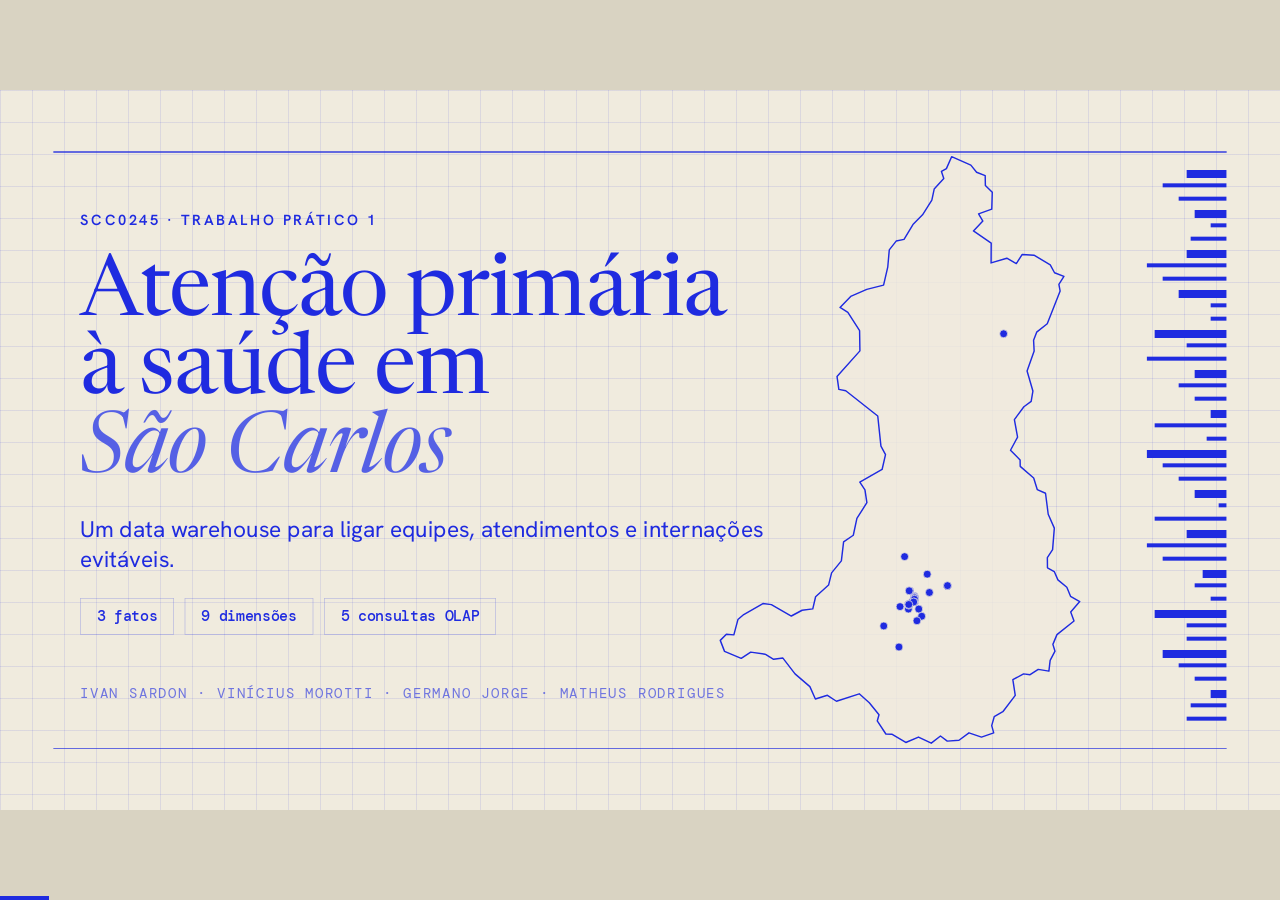
==== commit b31b8196: "nome atualizado" ====
--- a/apresentacao/apresentacao_cobalto.html
+++ b/apresentacao/apresentacao_cobalto.html
@@ -1303,12 +1303,11 @@
    PARTES DA APRESENTAÇÃO e integrantes (os nomes só aparecem na capa)
    =========================================================== */
 const PARTES = [
-  { titulo: 'Problema e fontes',        pessoa: 'Ivan Medina' },
+  { titulo: 'Problema e fontes',        pessoa: 'Ivan Sardon' },
   { titulo: 'Processos e estrelas',     pessoa: 'Vinícius Morotti' },
   { titulo: 'Constelação e integração', pessoa: 'Germano Jorge' },
   { titulo: 'Consultas OLAP',           pessoa: 'Matheus Rodrigues' },
 ];
-const TEMA = document.body.dataset.tema;
 
 /* ===========================================================
    CROMO DOS SLIDES: rótulo da parte e nº da página
@@ -1326,25 +1325,10 @@
   s.prepend(cromo);
   const deco = document.createElement('div');
   deco.className = 'deco';
-  if (TEMA === 'territorio') deco.innerHTML = curvasDeNivel(i);
   s.prepend(deco);
 });
 const capaNomes = document.getElementById('capaNomes');
 if (capaNomes) capaNomes.textContent = PARTES.map(p => p.pessoa).join('  ·  ');
-
-/* curvas de nível procedurais (tema território); cada slide tem uma fase diferente */
-function curvasDeNivel(seed) {
-  let t = '';
-  for (let k = 0; k < 15; k++) {
-    let d = '';
-    for (let x = 0; x <= 1920; x += 40) {
-      const y = 50 + k * 72 + Math.sin(x / 230 + k * .7 + seed) * 28 + Math.sin(x / 97 + k + seed * 2) * 9;
-      d += (x ? 'L' : 'M') + x + ',' + y.toFixed(1);
-    }
-    t += `<path d="${d}"/>`;
-  }
-  return `<svg viewBox="0 0 1920 1080" preserveAspectRatio="none">${t}</svg>`;
-}
 
 /* ===========================================================
    CONSULTA 1 (roll-up): células de mês, trimestre e ano
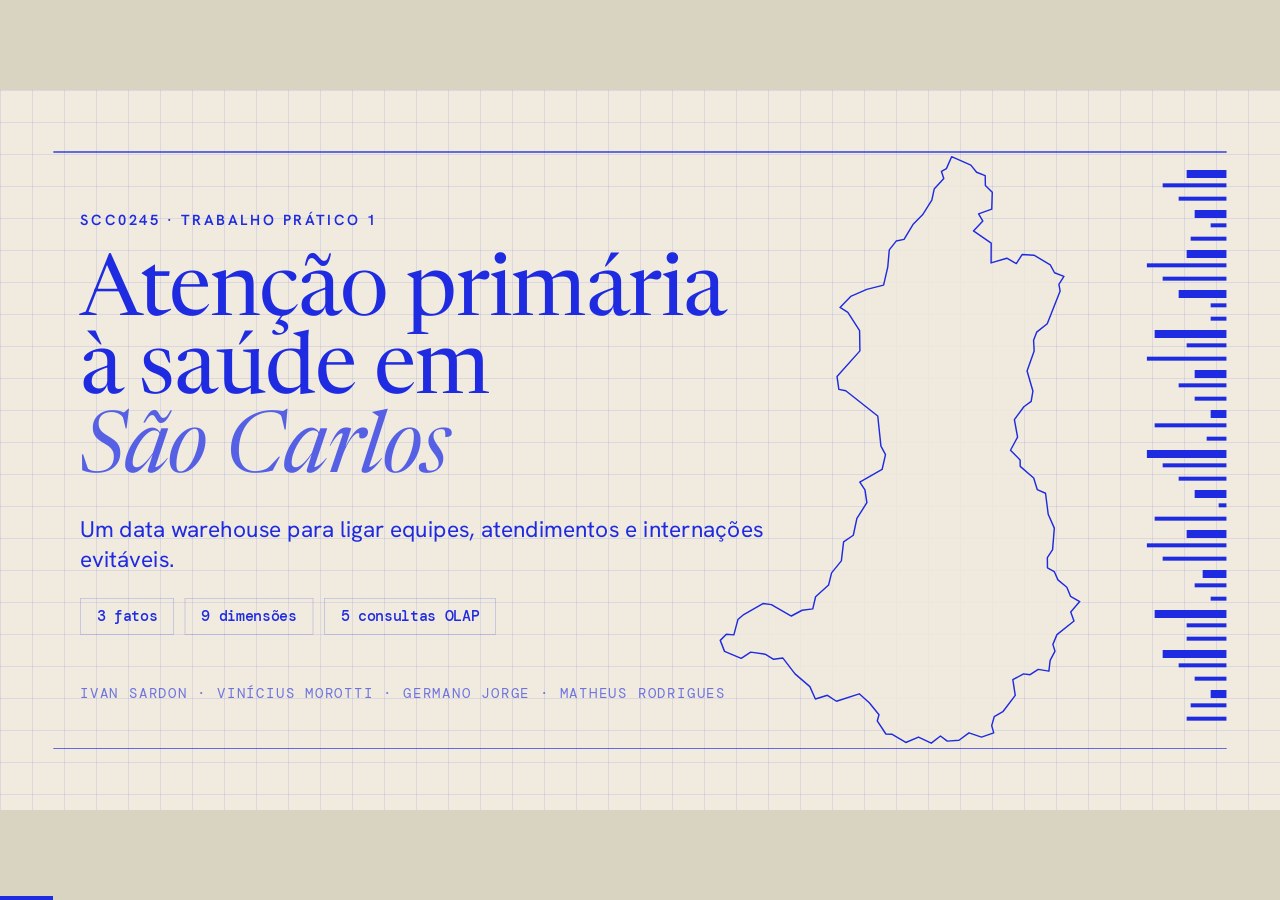
==== commit 100eb240: "Slides: rede de atenção primária no slide 4 e eAP na Consulta 5 - Slide 4: no lugar do mapa com as c" ====
--- a/apresentacao/apresentacao_cobalto.html
+++ b/apresentacao/apresentacao_cobalto.html
@@ -192,16 +192,10 @@
 .byline { font: 400 21px var(--fm); letter-spacing: .08em; color: var(--mute); text-transform: uppercase; }
 
 /* === MAPA === */
-.mapa, .mapa-zoom { width: 100%; height: 100%; display: block; overflow: visible; }
+.mapa { width: 100%; height: 100%; display: block; overflow: visible; }
 .mun { fill: var(--panel); stroke: var(--acc); stroke-width: 4; stroke-linejoin: round;
   stroke-dasharray: 6000; stroke-dashoffset: 6000; transition: stroke-dashoffset 2.4s cubic-bezier(.6, .1, .2, 1) .2s; }
 .slide.visible .mun { stroke-dashoffset: 0; }
-.mapa-zoom .mun { stroke-width: 1; }
-.ubs { fill: var(--hit-bg); stroke: var(--bg); stroke-width: 2; opacity: 0; transition: opacity .3s; transition-delay: calc(1.4s + var(--i) * 35ms); }
-.mapa-zoom .ubs { stroke-width: .4; fill-opacity: .8; }
-.slide.visible .ubs { opacity: 1; }
-.zoombox { fill: none; stroke: var(--ink); stroke-width: 3; stroke-dasharray: 10 8; display: none; }
-.s-mapa .zoombox { display: block; }
 
 /* === 01 CAPA / 26 FIM === */
 .capa-txt, .fim-txt { left: 120px; top: 210px; width: 1080px; display: flex; flex-direction: column; gap: 34px; }
@@ -247,9 +241,6 @@
 .s-fluxo .tags { left: 120px; right: 120px; top: 880px; }
 
 /* === 04 MAPA DE SÃO CARLOS === */
-.mapa-big { left: 150px; top: 120px; height: 860px; width: 527px; }
-.mapa-zoomwrap { left: 800px; top: 250px; width: 480px; height: 560px; border: 1.5px solid var(--faint); border-radius: var(--radius); overflow: hidden; background: var(--panel); }
-.mapa-zoomwrap .cap { position: absolute; left: 20px; bottom: 16px; font: 400 18px var(--fm); text-transform: uppercase; letter-spacing: .1em; color: var(--mute); }
 .stats { left: 1360px; top: 250px; width: 460px; display: flex; flex-direction: column; gap: 60px; }
 .stat { display: flex; flex-direction: column; gap: 10px; }
 .stat .num { font: var(--fdw) 112px/0.9 var(--fd); letter-spacing: var(--fdls); color: var(--acc); }
@@ -323,23 +314,15 @@
 .callouts { left: 120px; right: 120px; bottom: 112px; display: flex; flex-wrap: wrap; gap: 14px; }
 .co { font: 400 23px var(--fm); padding: 10px 20px; border: 1.5px solid var(--acc); border-radius: var(--pill); color: var(--ink); background: var(--bg); }
 
-/* === 10 SEMIADITIVO === */
-.semi { left: 120px; right: 120px; top: 290px; height: 470px; display: grid; grid-template-columns: 400px 90px 400px 1fr; gap: 30px; align-items: center; }
-.mes { height: 100%; border: 1.5px solid var(--faint); border-radius: var(--radius); background: var(--panel);
-  display: flex; flex-direction: column; align-items: center; justify-content: space-between; padding: 36px; }
-.m-l { font: 400 26px var(--fm); text-transform: uppercase; letter-spacing: .12em; color: var(--mute); }
-.eqs { display: flex; gap: 20px; color: var(--acc); }
-.eqs .ic { width: 84px; height: 84px; }
-.m-c { font: var(--fdw) 110px/1 var(--fd); letter-spacing: var(--fdls); }
-.mais { font: 400 80px var(--fm); text-align: center; color: var(--mute); }
-.res { display: flex; flex-direction: column; gap: 30px; padding-left: 40px; }
-.res .r { display: grid; grid-template-columns: 140px 1fr; align-items: center; gap: 24px; }
-.res b { font: var(--fdw) 120px/1 var(--fd); letter-spacing: var(--fdls); }
-.res span { font-size: 28px; line-height: 1.3; }
-.res .bad b { text-decoration: line-through; text-decoration-thickness: 6px; opacity: .45; }
-.res .bad span { opacity: .6; }
-.res .good b { color: var(--acc); }
-.s-semi .tags { left: 120px; top: 840px; }
+/* === 04 REDE DE ATENÇÃO PRIMÁRIA === */
+.rede-wrap { left: 120px; top: 290px; width: 1160px; }
+.rede { width: 100%; height: auto; overflow: visible; }
+.rd { stroke-width: 4; opacity: 0; transition: opacity .3s; transition-delay: calc(.6s + var(--i, 0) * 30ms); }
+.slide.visible .rd { opacity: 1; }
+.rd.usf { fill: var(--acc); stroke: var(--acc); }
+.rd.ubs { fill: var(--panel); stroke: var(--acc); }
+.rd.sem { fill: none; stroke: var(--mute); stroke-dasharray: 10 8; }
+.rd.leg { transition-delay: .4s; }
 
 /* === 14 CONSTELAÇÃO === */
 .passos { left: 120px; bottom: 112px; display: flex; gap: 14px; }
@@ -539,6 +522,7 @@
 .ch-line { fill: none; stroke: var(--acc); stroke-width: 3; stroke-linejoin: round; }
 .ch-dot { fill: var(--acc); stroke: var(--bg); stroke-width: 2; }
 .ch-dot:hover, .ch-bar:hover, .ch-cell:hover { filter: brightness(1.15); }
+.ch-line.alt, .ch-dot.alt { opacity: .45; }
 .ch-cell { fill: var(--acc); }
 .ch-cv { font-size: 22px; fill: var(--ink); }
 .ch-cv.inv { fill: var(--hit-fg); }
@@ -632,7 +616,7 @@
 <!-- ============================ PARTE 1 · PROBLEMA E FONTES ============================ -->
 
 <!-- 01 · CAPA -->
-<section class="slide s-capa" data-part="1" data-notes="Apresentar o grupo e o tema em uma frase: um data warehouse que junta oferta de equipes, atendimentos e internações evitáveis em São Carlos. O contorno do mapa é o município oficial (IBGE); os pontos são as UBS e USF do CNES.">
+<section class="slide s-capa" data-part="1" data-notes="Apresentar o grupo e o tema em uma frase: um data warehouse que junta oferta de equipes, atendimentos e internações evitáveis em São Carlos. O contorno do mapa é o município oficial (IBGE).">
   <svg class="glitch" viewBox="0 0 120 840"><rect x="60" y="0" width="60" height="12"/><rect x="24" y="20" width="96" height="6"/><rect x="48" y="40" width="72" height="6"/><rect x="72" y="60" width="48" height="12"/><rect x="96" y="80" width="24" height="6"/><rect x="66" y="100" width="54" height="6"/><rect x="60" y="120" width="60" height="12"/><rect x="0" y="140" width="120" height="6"/><rect x="24" y="160" width="96" height="6"/><rect x="48" y="180" width="72" height="12"/><rect x="96" y="200" width="24" height="6"/><rect x="96" y="220" width="24" height="6"/><rect x="12" y="240" width="108" height="12"/><rect x="60" y="260" width="60" height="6"/><rect x="0" y="280" width="120" height="6"/><rect x="72" y="300" width="48" height="12"/><rect x="48" y="320" width="72" height="6"/><rect x="72" y="340" width="48" height="6"/><rect x="96" y="360" width="24" height="12"/><rect x="12" y="380" width="108" height="6"/><rect x="90" y="400" width="30" height="6"/><rect x="0" y="420" width="120" height="12"/><rect x="24" y="440" width="96" height="6"/><rect x="48" y="460" width="72" height="6"/><rect x="72" y="480" width="48" height="12"/><rect x="108" y="500" width="12" height="6"/><rect x="12" y="520" width="108" height="6"/><rect x="60" y="540" width="60" height="12"/><rect x="0" y="560" width="120" height="6"/><rect x="24" y="580" width="96" height="6"/><rect x="84" y="600" width="36" height="12"/><rect x="72" y="620" width="48" height="6"/><rect x="96" y="640" width="24" height="6"/><rect x="12" y="660" width="108" height="12"/><rect x="60" y="680" width="60" height="6"/><rect x="60" y="700" width="60" height="6"/><rect x="24" y="720" width="96" height="12"/><rect x="48" y="740" width="72" height="6"/><rect x="72" y="760" width="48" height="6"/><rect x="96" y="780" width="24" height="12"/><rect x="66" y="800" width="54" height="6"/><rect x="60" y="820" width="60" height="6"/></svg>
   <div class="capa-txt">
     <div class="kicker rv" style="--d:1">SCC0245 · Trabalho Prático 1</div>
@@ -641,7 +625,7 @@
     <div class="chips rv" style="--d:4"><span class="chip"><b>3</b> fatos</span><span class="chip"><b>9</b> dimensões</span><span class="chip"><b>5</b> consultas OLAP</span></div>
     <div class="byline rv" style="--d:5" id="capaNomes"></div>
   </div>
-  <div class="capa-mapa rv" style="--d:3"><svg class="mapa" viewBox="0 0 1000 1632"><path class="mun" d="M124.9,1384.0 L148.4,1398.3 L174.3,1394.8 L208.0,1438.7 L249.3,1474.2 L264.6,1508.6 L298.1,1498.4 L323.2,1515.0 L386.6,1494.3 L414.6,1519.0 L441.6,1552.5 L436.7,1569.7 L460.7,1606.0 L477.2,1606.6 L516.1,1629.6 L551.4,1614.5 L587.0,1631.6 L612.6,1611.5 L631.5,1625.8 L664.1,1623.5 L691.9,1602.8 L726.7,1614.7 L760.7,1602.8 L755.1,1582.7 L762.1,1558.0 L786.1,1544.0 L820.6,1498.7 L813.9,1455.0 L843.8,1438.7 L861.9,1441.1 L884.5,1426.2 L914.2,1431.2 L917.7,1401.2 L931.2,1375.6 L925.3,1356.7 L936.6,1329.6 L984.1,1291.8 L974.9,1266.5 L1000.0,1237.7 L974.4,1223.1 L964.1,1197.8 L939.3,1177.2 L929.1,1154.2 L910.2,1143.7 L909.9,1115.2 L924.5,1093.1 L929.3,1033.4 L912.3,994.7 L904.8,936.3 L881.8,926.1 L871.9,893.8 L834.4,861.5 L834.1,843.7 L807.4,816.7 L827.1,780.0 L818.2,731.4 L844.6,695.7 L864.9,680.8 L869.7,652.0 L853.5,596.4 L873.2,540.9 L871.6,510.6 L880.2,488.2 L909.6,464.9 L945.5,373.9 L942.0,355.2 L956.0,332.8 L929.9,322.9 L918.0,301.1 L872.7,274.1 L840.0,272.0 L823.6,297.3 L797.1,282.5 L753.4,295.6 L753.7,240.3 L704.3,206.6 L730.5,179.2 L718.6,159.1 L755.3,146.1 L756.7,99.2 L737.5,80.0 L737.0,52.7 L713.0,43.4 L697.1,23.6 L643.6,0.0 L629.1,33.2 L615.3,41.0 L621.8,60.8 L595.1,90.2 L588.6,121.0 L562.7,161.8 L536.0,188.8 L511.2,230.1 L489.3,234.8 L470.2,259.2 L465.9,307.5 L454.3,357.3 L407.6,369.2 L362.8,388.7 L333.2,419.3 L355.0,432.9 L387.6,484.1 L388.5,540.3 L324.8,611.3 L329.9,647.4 L349.1,651.1 L438.1,721.3 L447.0,805.3 L459.7,828.9 L450.2,870.2 L388.2,905.4 L402.5,927.2 L407.9,962.4 L380.1,1006.4 L370.1,1053.2 L343.1,1071.8 L336.9,1124.5 L309.7,1157.7 L301.3,1191.7 L265.2,1224.3 L257.4,1258.0 L227.7,1261.8 L197.7,1277.8 L142.2,1246.1 L118.7,1243.2 L65.3,1273.8 L49.1,1287.7 L37.8,1330.2 L17.0,1328.5 L0.0,1345.6 L11.9,1376.2 L58.3,1395.7 L84.7,1378.2 L124.9,1384.0Z"/><rect class="zoombox" x="421" y="1098" width="243" height="291"/><circle class="ubs" cx="497.1" cy="1364.0" r="11" style="--i:0"/><circle class="ubs" cx="560.3" cy="1278.4" r="11" style="--i:1"/><circle class="ubs" cx="540.0" cy="1225.4" r="11" style="--i:2"/><circle class="ubs" cx="527.1" cy="1208.1" r="11" style="--i:3"/><circle class="ubs" cx="538.0" cy="1239.1" r="11" style="--i:4"/><circle class="ubs" cx="540.0" cy="1227.3" r="11" style="--i:5"/><circle class="ubs" cx="539.1" cy="1231.0" r="11" style="--i:6"/><circle class="ubs" cx="632.0" cy="1193.4" r="11" style="--i:7"/><circle class="ubs" cx="581.8" cy="1212.4" r="11" style="--i:8"/><circle class="ubs" cx="540.0" cy="1223.6" r="11" style="--i:9"/><circle class="ubs" cx="540.0" cy="1223.4" r="11" style="--i:10"/><circle class="ubs" cx="575.8" cy="1161.4" r="11" style="--i:11"/><circle class="ubs" cx="523.4" cy="1258.5" r="11" style="--i:12"/><circle class="ubs" cx="524.7" cy="1247.6" r="11" style="--i:13"/><circle class="ubs" cx="540.2" cy="1225.3" r="11" style="--i:14"/><circle class="ubs" cx="523.1" cy="1245.8" r="11" style="--i:15"/><circle class="ubs" cx="547.1" cy="1291.1" r="11" style="--i:16"/><circle class="ubs" cx="534.0" cy="1238.6" r="11" style="--i:17"/><circle class="ubs" cx="540.8" cy="1227.3" r="11" style="--i:18"/><circle class="ubs" cx="788.3" cy="492.7" r="11" style="--i:19"/><circle class="ubs" cx="552.2" cy="1258.4" r="11" style="--i:20"/><circle class="ubs" cx="500.1" cy="1251.7" r="11" style="--i:21"/><circle class="ubs" cx="454.8" cy="1305.5" r="11" style="--i:22"/><circle class="ubs" cx="527.9" cy="1207.8" r="11" style="--i:23"/><circle class="ubs" cx="512.8" cy="1112.6" r="11" style="--i:24"/><circle class="ubs" cx="540.9" cy="1239.1" r="11" style="--i:25"/><circle class="ubs" cx="539.4" cy="1238.9" r="11" style="--i:26"/><circle class="ubs" cx="539.9" cy="1238.6" r="11" style="--i:27"/><circle class="ubs" cx="540.5" cy="1231.2" r="11" style="--i:28"/><circle class="ubs" cx="538.2" cy="1239.2" r="11" style="--i:29"/><circle class="ubs" cx="540.3" cy="1231.2" r="11" style="--i:30"/><circle class="ubs" cx="539.4" cy="1239.1" r="11" style="--i:31"/><circle class="ubs" cx="525.6" cy="1207.7" r="11" style="--i:32"/><circle class="ubs" cx="632.1" cy="1193.3" r="11" style="--i:33"/><circle class="ubs" cx="538.1" cy="1238.8" r="11" style="--i:34"/><circle class="ubs" cx="524.5" cy="1245.8" r="11" style="--i:35"/></svg></div>
+  <div class="capa-mapa rv" style="--d:3"><svg class="mapa" viewBox="0 0 1000 1632"><path class="mun" d="M124.9,1384.0 L148.4,1398.3 L174.3,1394.8 L208.0,1438.7 L249.3,1474.2 L264.6,1508.6 L298.1,1498.4 L323.2,1515.0 L386.6,1494.3 L414.6,1519.0 L441.6,1552.5 L436.7,1569.7 L460.7,1606.0 L477.2,1606.6 L516.1,1629.6 L551.4,1614.5 L587.0,1631.6 L612.6,1611.5 L631.5,1625.8 L664.1,1623.5 L691.9,1602.8 L726.7,1614.7 L760.7,1602.8 L755.1,1582.7 L762.1,1558.0 L786.1,1544.0 L820.6,1498.7 L813.9,1455.0 L843.8,1438.7 L861.9,1441.1 L884.5,1426.2 L914.2,1431.2 L917.7,1401.2 L931.2,1375.6 L925.3,1356.7 L936.6,1329.6 L984.1,1291.8 L974.9,1266.5 L1000.0,1237.7 L974.4,1223.1 L964.1,1197.8 L939.3,1177.2 L929.1,1154.2 L910.2,1143.7 L909.9,1115.2 L924.5,1093.1 L929.3,1033.4 L912.3,994.7 L904.8,936.3 L881.8,926.1 L871.9,893.8 L834.4,861.5 L834.1,843.7 L807.4,816.7 L827.1,780.0 L818.2,731.4 L844.6,695.7 L864.9,680.8 L869.7,652.0 L853.5,596.4 L873.2,540.9 L871.6,510.6 L880.2,488.2 L909.6,464.9 L945.5,373.9 L942.0,355.2 L956.0,332.8 L929.9,322.9 L918.0,301.1 L872.7,274.1 L840.0,272.0 L823.6,297.3 L797.1,282.5 L753.4,295.6 L753.7,240.3 L704.3,206.6 L730.5,179.2 L718.6,159.1 L755.3,146.1 L756.7,99.2 L737.5,80.0 L737.0,52.7 L713.0,43.4 L697.1,23.6 L643.6,0.0 L629.1,33.2 L615.3,41.0 L621.8,60.8 L595.1,90.2 L588.6,121.0 L562.7,161.8 L536.0,188.8 L511.2,230.1 L489.3,234.8 L470.2,259.2 L465.9,307.5 L454.3,357.3 L407.6,369.2 L362.8,388.7 L333.2,419.3 L355.0,432.9 L387.6,484.1 L388.5,540.3 L324.8,611.3 L329.9,647.4 L349.1,651.1 L438.1,721.3 L447.0,805.3 L459.7,828.9 L450.2,870.2 L388.2,905.4 L402.5,927.2 L407.9,962.4 L380.1,1006.4 L370.1,1053.2 L343.1,1071.8 L336.9,1124.5 L309.7,1157.7 L301.3,1191.7 L265.2,1224.3 L257.4,1258.0 L227.7,1261.8 L197.7,1277.8 L142.2,1246.1 L118.7,1243.2 L65.3,1273.8 L49.1,1287.7 L37.8,1330.2 L17.0,1328.5 L0.0,1345.6 L11.9,1376.2 L58.3,1395.7 L84.7,1378.2 L124.9,1384.0Z"/></svg></div>
 </section>
 
 <!-- 02 · ROTEIRO -->
@@ -783,14 +767,14 @@
   <div class="tags rv" style="--d:7"><span>hipertensão</span><span>diabetes</span><span>asma</span><span>pneumonia bacteriana</span><span>infecção urinária</span><span class="ref">Portaria SAS/MS 221/2008 · 19 grupos</span></div>
 </section>
 
-<!-- 04 · SÃO CARLOS NO MAPA -->
-<section class="slide s-mapa" data-part="1" data-notes="Recorte: município de São Carlos. População do Censo 2022 confirmada na API do IBGE: 254.857 habitantes. A API de Dados Abertos do Ministério da Saúde lista 36 estabelecimentos do tipo 02 (centro de saúde / unidade básica). Curiosidade: várias coordenadas da API coincidem, então a geolocalização da fonte é imprecisa. Por isso o DW usa bairro e código, não as coordenadas, para agregar.">
-  <div class="mapa-big rv" style="--d:1"><svg class="mapa" viewBox="0 0 1000 1632"><path class="mun" d="M124.9,1384.0 L148.4,1398.3 L174.3,1394.8 L208.0,1438.7 L249.3,1474.2 L264.6,1508.6 L298.1,1498.4 L323.2,1515.0 L386.6,1494.3 L414.6,1519.0 L441.6,1552.5 L436.7,1569.7 L460.7,1606.0 L477.2,1606.6 L516.1,1629.6 L551.4,1614.5 L587.0,1631.6 L612.6,1611.5 L631.5,1625.8 L664.1,1623.5 L691.9,1602.8 L726.7,1614.7 L760.7,1602.8 L755.1,1582.7 L762.1,1558.0 L786.1,1544.0 L820.6,1498.7 L813.9,1455.0 L843.8,1438.7 L861.9,1441.1 L884.5,1426.2 L914.2,1431.2 L917.7,1401.2 L931.2,1375.6 L925.3,1356.7 L936.6,1329.6 L984.1,1291.8 L974.9,1266.5 L1000.0,1237.7 L974.4,1223.1 L964.1,1197.8 L939.3,1177.2 L929.1,1154.2 L910.2,1143.7 L909.9,1115.2 L924.5,1093.1 L929.3,1033.4 L912.3,994.7 L904.8,936.3 L881.8,926.1 L871.9,893.8 L834.4,861.5 L834.1,843.7 L807.4,816.7 L827.1,780.0 L818.2,731.4 L844.6,695.7 L864.9,680.8 L869.7,652.0 L853.5,596.4 L873.2,540.9 L871.6,510.6 L880.2,488.2 L909.6,464.9 L945.5,373.9 L942.0,355.2 L956.0,332.8 L929.9,322.9 L918.0,301.1 L872.7,274.1 L840.0,272.0 L823.6,297.3 L797.1,282.5 L753.4,295.6 L753.7,240.3 L704.3,206.6 L730.5,179.2 L718.6,159.1 L755.3,146.1 L756.7,99.2 L737.5,80.0 L737.0,52.7 L713.0,43.4 L697.1,23.6 L643.6,0.0 L629.1,33.2 L615.3,41.0 L621.8,60.8 L595.1,90.2 L588.6,121.0 L562.7,161.8 L536.0,188.8 L511.2,230.1 L489.3,234.8 L470.2,259.2 L465.9,307.5 L454.3,357.3 L407.6,369.2 L362.8,388.7 L333.2,419.3 L355.0,432.9 L387.6,484.1 L388.5,540.3 L324.8,611.3 L329.9,647.4 L349.1,651.1 L438.1,721.3 L447.0,805.3 L459.7,828.9 L450.2,870.2 L388.2,905.4 L402.5,927.2 L407.9,962.4 L380.1,1006.4 L370.1,1053.2 L343.1,1071.8 L336.9,1124.5 L309.7,1157.7 L301.3,1191.7 L265.2,1224.3 L257.4,1258.0 L227.7,1261.8 L197.7,1277.8 L142.2,1246.1 L118.7,1243.2 L65.3,1273.8 L49.1,1287.7 L37.8,1330.2 L17.0,1328.5 L0.0,1345.6 L11.9,1376.2 L58.3,1395.7 L84.7,1378.2 L124.9,1384.0Z"/><rect class="zoombox" x="421" y="1098" width="243" height="291"/><circle class="ubs" cx="497.1" cy="1364.0" r="11" style="--i:0"/><circle class="ubs" cx="560.3" cy="1278.4" r="11" style="--i:1"/><circle class="ubs" cx="540.0" cy="1225.4" r="11" style="--i:2"/><circle class="ubs" cx="527.1" cy="1208.1" r="11" style="--i:3"/><circle class="ubs" cx="538.0" cy="1239.1" r="11" style="--i:4"/><circle class="ubs" cx="540.0" cy="1227.3" r="11" style="--i:5"/><circle class="ubs" cx="539.1" cy="1231.0" r="11" style="--i:6"/><circle class="ubs" cx="632.0" cy="1193.4" r="11" style="--i:7"/><circle class="ubs" cx="581.8" cy="1212.4" r="11" style="--i:8"/><circle class="ubs" cx="540.0" cy="1223.6" r="11" style="--i:9"/><circle class="ubs" cx="540.0" cy="1223.4" r="11" style="--i:10"/><circle class="ubs" cx="575.8" cy="1161.4" r="11" style="--i:11"/><circle class="ubs" cx="523.4" cy="1258.5" r="11" style="--i:12"/><circle class="ubs" cx="524.7" cy="1247.6" r="11" style="--i:13"/><circle class="ubs" cx="540.2" cy="1225.3" r="11" style="--i:14"/><circle class="ubs" cx="523.1" cy="1245.8" r="11" style="--i:15"/><circle class="ubs" cx="547.1" cy="1291.1" r="11" style="--i:16"/><circle class="ubs" cx="534.0" cy="1238.6" r="11" style="--i:17"/><circle class="ubs" cx="540.8" cy="1227.3" r="11" style="--i:18"/><circle class="ubs" cx="788.3" cy="492.7" r="11" style="--i:19"/><circle class="ubs" cx="552.2" cy="1258.4" r="11" style="--i:20"/><circle class="ubs" cx="500.1" cy="1251.7" r="11" style="--i:21"/><circle class="ubs" cx="454.8" cy="1305.5" r="11" style="--i:22"/><circle class="ubs" cx="527.9" cy="1207.8" r="11" style="--i:23"/><circle class="ubs" cx="512.8" cy="1112.6" r="11" style="--i:24"/><circle class="ubs" cx="540.9" cy="1239.1" r="11" style="--i:25"/><circle class="ubs" cx="539.4" cy="1238.9" r="11" style="--i:26"/><circle class="ubs" cx="539.9" cy="1238.6" r="11" style="--i:27"/><circle class="ubs" cx="540.5" cy="1231.2" r="11" style="--i:28"/><circle class="ubs" cx="538.2" cy="1239.2" r="11" style="--i:29"/><circle class="ubs" cx="540.3" cy="1231.2" r="11" style="--i:30"/><circle class="ubs" cx="539.4" cy="1239.1" r="11" style="--i:31"/><circle class="ubs" cx="525.6" cy="1207.7" r="11" style="--i:32"/><circle class="ubs" cx="632.1" cy="1193.3" r="11" style="--i:33"/><circle class="ubs" cx="538.1" cy="1238.8" r="11" style="--i:34"/><circle class="ubs" cx="524.5" cy="1245.8" r="11" style="--i:35"/></svg></div>
-  <div class="mapa-zoomwrap rv" style="--d:3"><svg class="mapa-zoom" viewBox="421.4 1098.3 242.8 290.9" preserveAspectRatio="xMidYMid slice"><path class="mun" d="M124.9,1384.0 L148.4,1398.3 L174.3,1394.8 L208.0,1438.7 L249.3,1474.2 L264.6,1508.6 L298.1,1498.4 L323.2,1515.0 L386.6,1494.3 L414.6,1519.0 L441.6,1552.5 L436.7,1569.7 L460.7,1606.0 L477.2,1606.6 L516.1,1629.6 L551.4,1614.5 L587.0,1631.6 L612.6,1611.5 L631.5,1625.8 L664.1,1623.5 L691.9,1602.8 L726.7,1614.7 L760.7,1602.8 L755.1,1582.7 L762.1,1558.0 L786.1,1544.0 L820.6,1498.7 L813.9,1455.0 L843.8,1438.7 L861.9,1441.1 L884.5,1426.2 L914.2,1431.2 L917.7,1401.2 L931.2,1375.6 L925.3,1356.7 L936.6,1329.6 L984.1,1291.8 L974.9,1266.5 L1000.0,1237.7 L974.4,1223.1 L964.1,1197.8 L939.3,1177.2 L929.1,1154.2 L910.2,1143.7 L909.9,1115.2 L924.5,1093.1 L929.3,1033.4 L912.3,994.7 L904.8,936.3 L881.8,926.1 L871.9,893.8 L834.4,861.5 L834.1,843.7 L807.4,816.7 L827.1,780.0 L818.2,731.4 L844.6,695.7 L864.9,680.8 L869.7,652.0 L853.5,596.4 L873.2,540.9 L871.6,510.6 L880.2,488.2 L909.6,464.9 L945.5,373.9 L942.0,355.2 L956.0,332.8 L929.9,322.9 L918.0,301.1 L872.7,274.1 L840.0,272.0 L823.6,297.3 L797.1,282.5 L753.4,295.6 L753.7,240.3 L704.3,206.6 L730.5,179.2 L718.6,159.1 L755.3,146.1 L756.7,99.2 L737.5,80.0 L737.0,52.7 L713.0,43.4 L697.1,23.6 L643.6,0.0 L629.1,33.2 L615.3,41.0 L621.8,60.8 L595.1,90.2 L588.6,121.0 L562.7,161.8 L536.0,188.8 L511.2,230.1 L489.3,234.8 L470.2,259.2 L465.9,307.5 L454.3,357.3 L407.6,369.2 L362.8,388.7 L333.2,419.3 L355.0,432.9 L387.6,484.1 L388.5,540.3 L324.8,611.3 L329.9,647.4 L349.1,651.1 L438.1,721.3 L447.0,805.3 L459.7,828.9 L450.2,870.2 L388.2,905.4 L402.5,927.2 L407.9,962.4 L380.1,1006.4 L370.1,1053.2 L343.1,1071.8 L336.9,1124.5 L309.7,1157.7 L301.3,1191.7 L265.2,1224.3 L257.4,1258.0 L227.7,1261.8 L197.7,1277.8 L142.2,1246.1 L118.7,1243.2 L65.3,1273.8 L49.1,1287.7 L37.8,1330.2 L17.0,1328.5 L0.0,1345.6 L11.9,1376.2 L58.3,1395.7 L84.7,1378.2 L124.9,1384.0Z"/><circle class="ubs" cx="497.1" cy="1364.0" r="3.5" style="--i:0"/><circle class="ubs" cx="560.3" cy="1278.4" r="3.5" style="--i:1"/><circle class="ubs" cx="540.0" cy="1225.4" r="3.5" style="--i:2"/><circle class="ubs" cx="527.1" cy="1208.1" r="3.5" style="--i:3"/><circle class="ubs" cx="538.0" cy="1239.1" r="3.5" style="--i:4"/><circle class="ubs" cx="540.0" cy="1227.3" r="3.5" style="--i:5"/><circle class="ubs" cx="539.1" cy="1231.0" r="3.5" style="--i:6"/><circle class="ubs" cx="632.0" cy="1193.4" r="3.5" style="--i:7"/><circle class="ubs" cx="581.8" cy="1212.4" r="3.5" style="--i:8"/><circle class="ubs" cx="540.0" cy="1223.6" r="3.5" style="--i:9"/><circle class="ubs" cx="540.0" cy="1223.4" r="3.5" style="--i:10"/><circle class="ubs" cx="575.8" cy="1161.4" r="3.5" style="--i:11"/><circle class="ubs" cx="523.4" cy="1258.5" r="3.5" style="--i:12"/><circle class="ubs" cx="524.7" cy="1247.6" r="3.5" style="--i:13"/><circle class="ubs" cx="540.2" cy="1225.3" r="3.5" style="--i:14"/><circle class="ubs" cx="523.1" cy="1245.8" r="3.5" style="--i:15"/><circle class="ubs" cx="547.1" cy="1291.1" r="3.5" style="--i:16"/><circle class="ubs" cx="534.0" cy="1238.6" r="3.5" style="--i:17"/><circle class="ubs" cx="540.8" cy="1227.3" r="3.5" style="--i:18"/><circle class="ubs" cx="788.3" cy="492.7" r="3.5" style="--i:19"/><circle class="ubs" cx="552.2" cy="1258.4" r="3.5" style="--i:20"/><circle class="ubs" cx="500.1" cy="1251.7" r="3.5" style="--i:21"/><circle class="ubs" cx="454.8" cy="1305.5" r="3.5" style="--i:22"/><circle class="ubs" cx="527.9" cy="1207.8" r="3.5" style="--i:23"/><circle class="ubs" cx="512.8" cy="1112.6" r="3.5" style="--i:24"/><circle class="ubs" cx="540.9" cy="1239.1" r="3.5" style="--i:25"/><circle class="ubs" cx="539.4" cy="1238.9" r="3.5" style="--i:26"/><circle class="ubs" cx="539.9" cy="1238.6" r="3.5" style="--i:27"/><circle class="ubs" cx="540.5" cy="1231.2" r="3.5" style="--i:28"/><circle class="ubs" cx="538.2" cy="1239.2" r="3.5" style="--i:29"/><circle class="ubs" cx="540.3" cy="1231.2" r="3.5" style="--i:30"/><circle class="ubs" cx="539.4" cy="1239.1" r="3.5" style="--i:31"/><circle class="ubs" cx="525.6" cy="1207.7" r="3.5" style="--i:32"/><circle class="ubs" cx="632.1" cy="1193.3" r="3.5" style="--i:33"/><circle class="ubs" cx="538.1" cy="1238.8" r="3.5" style="--i:34"/><circle class="ubs" cx="524.5" cy="1245.8" r="3.5" style="--i:35"/></svg><span class="cap">área urbana</span></div>
+<!-- 04 · REDE DE ATENÇÃO PRIMÁRIA -->
+<section class="slide s-rede" data-part="1" data-notes="Recorte: município de São Carlos, 254.857 habitantes no Censo 2022 (conferido na API do IBGE). A rede de atenção primária tem 36 unidades no CNES, cada quadrado é uma. São dois modelos: 23 USF, cada uma com uma equipe de Saúde da Família (eSF), que tem território e agentes comunitários; e 11 UBS tradicionais, cada uma com uma equipe de Atenção Primária (eAP), mais enxuta. Duas unidades não têm nem eSF nem eAP (eMulti Antenor Garcia e UBS Faga). Os dados são de dezembro de 2024 e vêm do código CNES, não de coordenadas: as coordenadas da API do CNES põem quase metade das unidades no centro da cidade, por isso não usamos mapa.">
+  <h2 class="h-m rv" style="--d:1">A rede de <em>atenção primária</em></h2>
+  <div class="rede-wrap rv" style="--d:2"><svg class="graf rede" viewBox="0 0 1278 632"><rect class="rd usf" x="0" y="0" width="92" height="92" rx="6" style="--i:0"><title>USF AGUA VERMELHA</title></rect><rect class="rd usf" x="108" y="0" width="92" height="92" rx="6" style="--i:1"><title>USF ANTENOR GARCIA</title></rect><rect class="rd usf" x="216" y="0" width="92" height="92" rx="6" style="--i:2"><title>USF ARNON DE MELLO</title></rect><rect class="rd usf" x="324" y="0" width="92" height="92" rx="6" style="--i:3"><title>USF ASTOLPHO LUIZ DO PRADO</title></rect><rect class="rd usf" x="432" y="0" width="92" height="92" rx="6" style="--i:4"><title>USF CDHU</title></rect><rect class="rd usf" x="540" y="0" width="92" height="92" rx="6" style="--i:5"><title>USF CIDADE ARACY EQUIPE I</title></rect><rect class="rd usf" x="0" y="108" width="92" height="92" rx="6" style="--i:6"><title>USF CIDADE ARACY EQUIPE II</title></rect><rect class="rd usf" x="108" y="108" width="92" height="92" rx="6" style="--i:7"><title>USF ITAMARATI</title></rect><rect class="rd usf" x="216" y="108" width="92" height="92" rx="6" style="--i:8"><title>USF JARDIM CRUZEIRO DO SUL EQUIPE II</title></rect><rect class="rd usf" x="324" y="108" width="92" height="92" rx="6" style="--i:9"><title>USF JARDIM CRUZEIRO DO SUL EQUIPE VILA CONCEICAO EQUIPE I</title></rect><rect class="rd usf" x="432" y="108" width="92" height="92" rx="6" style="--i:10"><title>USF JARDIM GUANABARA</title></rect><rect class="rd usf" x="540" y="108" width="92" height="92" rx="6" style="--i:11"><title>USF JARDIM MUNIQUE</title></rect><rect class="rd usf" x="0" y="216" width="92" height="92" rx="6" style="--i:12"><title>USF JARDIM SAO CARLOS</title></rect><rect class="rd usf" x="108" y="216" width="92" height="92" rx="6" style="--i:13"><title>USF JARDIM SAO RAFAEL</title></rect><rect class="rd usf" x="216" y="216" width="92" height="92" rx="6" style="--i:14"><title>USF JOQUEI CLUBE</title></rect><rect class="rd usf" x="324" y="216" width="92" height="92" rx="6" style="--i:15"><title>USF JOSE FERNANDO PETRILLI FILHO</title></rect><rect class="rd usf" x="432" y="216" width="92" height="92" rx="6" style="--i:16"><title>USF PRESIDENTE COLLOR</title></rect><rect class="rd usf" x="540" y="216" width="92" height="92" rx="6" style="--i:17"><title>USF ROMEU TORTORELLI</title></rect><rect class="rd usf" x="0" y="324" width="92" height="92" rx="6" style="--i:18"><title>USF SANTA ANGELINA</title></rect><rect class="rd usf" x="108" y="324" width="92" height="92" rx="6" style="--i:19"><title>USF SANTA EUDOXIA</title></rect><rect class="rd usf" x="216" y="324" width="92" height="92" rx="6" style="--i:20"><title>USF SAO CARLOS VIII</title></rect><rect class="rd usf" x="324" y="324" width="92" height="92" rx="6" style="--i:21"><title>USF ZAVAGLIA</title></rect><rect class="rd usf" x="432" y="324" width="92" height="92" rx="6" style="--i:22"><title>USF ZIGOMAR</title></rect><rect class="rd ubs" x="540" y="324" width="92" height="92" rx="6" style="--i:23"><title>UBS AZULVILLE PS DR ROMEU DE CRESCI</title></rect><rect class="rd ubs" x="0" y="432" width="92" height="92" rx="6" style="--i:24"><title>UBS BOTAFOGO VALERIA DE CASSIA IBELLI</title></rect><rect class="rd ubs" x="108" y="432" width="92" height="92" rx="6" style="--i:25"><title>UBS CIDADE ARACY ERNESTO PEREIRA LOPES</title></rect><rect class="rd ubs" x="216" y="432" width="92" height="92" rx="6" style="--i:26"><title>UBS CRUZEIRO DO SUL PS DR DANTE ERBOLATO</title></rect><rect class="rd ubs" x="324" y="432" width="92" height="92" rx="6" style="--i:27"><title>UBS DELTA PS DR LUIZ MAIA</title></rect><rect class="rd ubs" x="432" y="432" width="92" height="92" rx="6" style="--i:28"><title>UBS REDENCAO PS DR LAURO CORSI</title></rect><rect class="rd ubs" x="540" y="432" width="92" height="92" rx="6" style="--i:29"><title>UBS SANTA FELICIA PS DR BENJAMIM LOPEZ OZORES</title></rect><rect class="rd ubs" x="0" y="540" width="92" height="92" rx="6" style="--i:30"><title>UBS SANTA PAULA PS DR ARSENIO AGNESINE</title></rect><rect class="rd ubs" x="108" y="540" width="92" height="92" rx="6" style="--i:31"><title>UBS SAO JOSE PS DR LUIZ VALENTIE DE OLIVEIRA</title></rect><rect class="rd ubs" x="216" y="540" width="92" height="92" rx="6" style="--i:32"><title>UBS VILA ISABEL ROSANA CECATO LAHR</title></rect><rect class="rd ubs" x="324" y="540" width="92" height="92" rx="6" style="--i:33"><title>UBS VILA NERY PS DR WILSON POZZI</title></rect><rect class="rd sem" x="432" y="540" width="92" height="92" rx="6" style="--i:34"><title>EMULTI ANTENOR GARCIA</title></rect><rect class="rd sem" x="540" y="540" width="92" height="92" rx="6" style="--i:35"><title>UBS FAGA PS DR VIRIATO FERNANDES NUNES</title></rect><rect class="rd usf leg" x="718" y="40" width="44" height="44" rx="4"/><text class="ch-pt" x="788.0" y="80.0" text-anchor="start" >23 USF</text><text class="ch-x" x="788.0" y="124.0" text-anchor="start" >uma equipe de Saúde da Família (eSF) cada</text><rect class="rd ubs leg" x="718" y="250" width="44" height="44" rx="4"/><text class="ch-pt" x="788.0" y="290.0" text-anchor="start" >11 UBS tradicionais</text><text class="ch-x" x="788.0" y="334.0" text-anchor="start" >uma equipe de Atenção Primária (eAP) cada</text><rect class="rd sem leg" x="718" y="460" width="44" height="44" rx="4"/><text class="ch-pt" x="788.0" y="500.0" text-anchor="start" >2 sem eSF nem eAP</text></svg></div>
   <div class="stats">
-    <div class="stat rv" style="--d:2"><span class="num" data-count="254857">254.857</span><span class="lbl">habitantes · Censo 2022</span></div>
-    <div class="stat rv" style="--d:4"><span class="num" data-count="36">36</span><span class="lbl">UBS / USF no CNES</span></div>
-    <div class="nota rv" style="--d:5">pontos = coordenadas da API do CNES; várias coincidem</div>
+    <div class="stat rv" style="--d:3"><span class="num" data-count="254857">254.857</span><span class="lbl">habitantes · Censo 2022</span></div>
+    <div class="stat rv" style="--d:4"><span class="num" data-count="36">36</span><span class="lbl">unidades no CNES</span></div>
+    <div class="nota rv" style="--d:5">cada quadrado = uma unidade · equipes ativas em dez/2024</div>
   </div>
 </section>
 
@@ -999,158 +983,33 @@
 </section>
 
 <!-- 09 · ESTRELA 1 -->
-<section class="slide s-estrela" data-part="2" data-notes="Estrela 1, oferta de equipes. Grão: uma equipe ativa em um estabelecimento em um mês, uma fotografia mensal. Não há medida numérica: é uma tabela de fatos sem fato, e o número de equipes sai da contagem de linhas. O id da equipe fica na própria tabela de fatos como dimensão degenerada.">
+<section class="slide s-estrela" data-part="2" data-notes="Estrela 1, oferta de equipes. Grão: uma equipe ativa em um estabelecimento em um mês, uma fotografia mensal. Não há medida numérica: é uma tabela de fatos sem fato, e o número de equipes sai da contagem de linhas. O id da equipe fica na própria tabela de fatos como dimensão degenerada. A contagem é semiaditiva: soma entre estabelecimentos e tipos, mas não no tempo (a mesma equipe está em janeiro e em fevereiro); entre meses, usa-se a média ou o último mês.">
   <div class="st-head rv" style="--d:1"><span class="st-n">Estrela 1 · CNES</span><h2 class="h-m">Oferta de equipes</h2></div>
   <div class="st-svg rv" style="--d:2"><svg class="estrela" viewBox="0 0 1640 820"><line class="st-line" x1="820" y1="410" x2="820" y2="110" style="--i:0"/><line class="st-line" x1="820" y1="410" x2="1357" y2="560" style="--i:1"/><line class="st-line" x1="820" y1="410" x2="283" y2="560" style="--i:2"/><g class="st-dim "><rect x="660" y="14" width="320" height="192" rx="6"/><text class="st-dname" x="820" y="52">dim_tempo</text><text class="st-attr" x="820" y="86">ano_mes</text><text class="st-attr" x="820" y="120">trimestre</text><text class="st-attr" x="820" y="154">semestre</text><text class="st-attr" x="820" y="188">ano</text></g><g class="st-dim "><rect x="1169" y="464" width="376" height="192" rx="6"/><text class="st-dname" x="1357" y="502">dim_estabelecimento</text><text class="st-attr" x="1357" y="536">cnes</text><text class="st-attr" x="1357" y="570">tipo_unidade</text><text class="st-attr" x="1357" y="604">nivel_atencao</text><text class="st-attr" x="1357" y="638">bairro</text></g><g class="st-dim "><rect x="123" y="498" width="320" height="124" rx="6"/><text class="st-dname" x="283" y="536">dim_tipo_equipe</text><text class="st-attr" x="283" y="570">tipo_equipe</text><text class="st-attr" x="283" y="604">categoria_equipe</text></g><g class="st-fact"><rect x="610" y="339" width="420" height="142" rx="8"/><text class="st-fname" x="820" y="383">fato_equipe</text><text class="st-meas" x="640" y="421"><tspan class="st-tag">DD</tspan>  id_equipe</text><text class="st-meas" x="640" y="459"><tspan class="st-tag">·</tspan>  COUNT(*)</text></g></svg></div>
-  <div class="callouts">
-    <span class="co rv" style="--d:5">fato sem fato</span>
-    <span class="co rv" style="--d:6">grão: equipe ativa × mês</span>
-    <span class="co rv" style="--d:7">id_equipe = dimensão degenerada</span>
-  </div>
-</section>
-
-<!-- 10 · SEMIADITIVO -->
-<section class="slide s-semi" data-part="2" data-notes="Por que a contagem de equipes é semiaditiva: pode somar entre estabelecimentos e tipos, mas não ao longo do tempo. Se a mesma equipe existe em janeiro e em fevereiro, somar os meses conta duas vezes. Entre meses usamos a média ou o último mês. Os números do slide são só um exemplo.">
-  <h2 class="h-m rv" style="--d:1">Equipes não se somam no tempo</h2>
-  <div class="semi">
-    <div class="mes rv" style="--d:2"><span class="m-l">jan</span><div class="eqs"><svg class="ic ic-users"
- 
-  xmlns="http://www.w3.org/2000/svg"
- 
- 
-  viewBox="0 0 24 24"
-  fill="none"
-  stroke="currentColor"
-  stroke-width="2"
-  stroke-linecap="round"
-  stroke-linejoin="round"
->
-  <path d="M16 21v-2a4 4 0 0 0-4-4H6a4 4 0 0 0-4 4v2" />
-  <circle cx="9" cy="7" r="4" />
-  <path d="M22 21v-2a4 4 0 0 0-3-3.87" />
-  <path d="M16 3.13a4 4 0 0 1 0 7.75" />
-</svg><svg class="ic ic-users"
- 
-  xmlns="http://www.w3.org/2000/svg"
- 
- 
-  viewBox="0 0 24 24"
-  fill="none"
-  stroke="currentColor"
-  stroke-width="2"
-  stroke-linecap="round"
-  stroke-linejoin="round"
->
-  <path d="M16 21v-2a4 4 0 0 0-4-4H6a4 4 0 0 0-4 4v2" />
-  <circle cx="9" cy="7" r="4" />
-  <path d="M22 21v-2a4 4 0 0 0-3-3.87" />
-  <path d="M16 3.13a4 4 0 0 1 0 7.75" />
-</svg><svg class="ic ic-users"
- 
-  xmlns="http://www.w3.org/2000/svg"
- 
- 
-  viewBox="0 0 24 24"
-  fill="none"
-  stroke="currentColor"
-  stroke-width="2"
-  stroke-linecap="round"
-  stroke-linejoin="round"
->
-  <path d="M16 21v-2a4 4 0 0 0-4-4H6a4 4 0 0 0-4 4v2" />
-  <circle cx="9" cy="7" r="4" />
-  <path d="M22 21v-2a4 4 0 0 0-3-3.87" />
-  <path d="M16 3.13a4 4 0 0 1 0 7.75" />
-</svg></div><span class="m-c">3</span></div>
-    <div class="mais rv" style="--d:3">+</div>
-    <div class="mes rv" style="--d:3"><span class="m-l">fev</span><div class="eqs"><svg class="ic ic-users"
- 
-  xmlns="http://www.w3.org/2000/svg"
- 
- 
-  viewBox="0 0 24 24"
-  fill="none"
-  stroke="currentColor"
-  stroke-width="2"
-  stroke-linecap="round"
-  stroke-linejoin="round"
->
-  <path d="M16 21v-2a4 4 0 0 0-4-4H6a4 4 0 0 0-4 4v2" />
-  <circle cx="9" cy="7" r="4" />
-  <path d="M22 21v-2a4 4 0 0 0-3-3.87" />
-  <path d="M16 3.13a4 4 0 0 1 0 7.75" />
-</svg><svg class="ic ic-users"
- 
-  xmlns="http://www.w3.org/2000/svg"
- 
- 
-  viewBox="0 0 24 24"
-  fill="none"
-  stroke="currentColor"
-  stroke-width="2"
-  stroke-linecap="round"
-  stroke-linejoin="round"
->
-  <path d="M16 21v-2a4 4 0 0 0-4-4H6a4 4 0 0 0-4 4v2" />
-  <circle cx="9" cy="7" r="4" />
-  <path d="M22 21v-2a4 4 0 0 0-3-3.87" />
-  <path d="M16 3.13a4 4 0 0 1 0 7.75" />
-</svg><svg class="ic ic-users"
- 
-  xmlns="http://www.w3.org/2000/svg"
- 
- 
-  viewBox="0 0 24 24"
-  fill="none"
-  stroke="currentColor"
-  stroke-width="2"
-  stroke-linecap="round"
-  stroke-linejoin="round"
->
-  <path d="M16 21v-2a4 4 0 0 0-4-4H6a4 4 0 0 0-4 4v2" />
-  <circle cx="9" cy="7" r="4" />
-  <path d="M22 21v-2a4 4 0 0 0-3-3.87" />
-  <path d="M16 3.13a4 4 0 0 1 0 7.75" />
-</svg></div><span class="m-c">3</span></div>
-    <div class="res">
-      <div class="r bad rv" style="--d:5"><b>6</b><span>soma dos meses · conta a mesma equipe 2×</span></div>
-      <div class="r good rv" style="--d:6"><b>3</b><span>média ou último mês</span></div>
-    </div>
-  </div>
-  <div class="tags rv" style="--d:7"><span>soma entre estabelecimentos ✓</span><span>soma entre tipos ✓</span><span>soma entre meses ✗</span></div>
-</section>
-
-<!-- 11 · ESTRELA 2 -->
+</section>
+
+<!-- 10 · ESTRELA 2 -->
 <section class="slide s-estrela" data-part="2" data-notes="Estrela 2, internações (SIH). Grão: uma AIH, ou seja, uma internação. Medidas aditivas: quantidade, dias de permanência e valor. A média de permanência é derivada e não aditiva. Caráter do atendimento, óbito e UTI viraram uma tabela bugiganga. O número da AIH é dimensão degenerada. AIHs de continuação, de longa permanência, são descartadas para não contar a mesma internação duas vezes.">
   <div class="st-head rv" style="--d:1"><span class="st-n">Estrela 2 · SIH-SUS</span><h2 class="h-m">Internações</h2></div>
   <div class="st-svg rv" style="--d:2"><svg class="estrela" viewBox="0 0 1640 820"><line class="st-line" x1="820" y1="410" x2="820" y2="110" style="--i:0"/><line class="st-line" x1="820" y1="410" x2="1305" y2="223" style="--i:1"/><line class="st-line" x1="820" y1="410" x2="1424" y2="477" style="--i:2"/><line class="st-line" x1="820" y1="410" x2="1089" y2="680" style="--i:3"/><line class="st-line" x1="820" y1="410" x2="551" y2="680" style="--i:4"/><line class="st-line" x1="820" y1="410" x2="216" y2="477" style="--i:5"/><line class="st-line" x1="820" y1="410" x2="335" y2="223" style="--i:6"/><g class="st-dim "><rect x="660" y="14" width="320" height="192" rx="6"/><text class="st-dname" x="820" y="52">dim_tempo</text><text class="st-attr" x="820" y="86">ano_mes</text><text class="st-attr" x="820" y="120">trimestre</text><text class="st-attr" x="820" y="154">semestre</text><text class="st-attr" x="820" y="188">ano</text></g><g class="st-dim "><rect x="1117" y="127" width="376" height="192" rx="6"/><text class="st-dname" x="1305" y="165">dim_estabelecimento</text><text class="st-attr" x="1305" y="199">cnes</text><text class="st-attr" x="1305" y="233">tipo_unidade</text><text class="st-attr" x="1305" y="267">nivel_atencao</text><text class="st-attr" x="1305" y="301">bairro</text></g><g class="st-dim "><rect x="1262" y="398" width="324" height="158" rx="6"/><text class="st-dname" x="1424" y="436">dim_procedimento</text><text class="st-attr" x="1424" y="470">cod_procedimento</text><text class="st-attr" x="1424" y="504">subgrupo_cod</text><text class="st-attr" x="1424" y="538">grupo</text></g><g class="st-dim "><rect x="929" y="584" width="320" height="192" rx="6"/><text class="st-dname" x="1089" y="622">dim_diagnostico</text><text class="st-attr" x="1089" y="656">cid</text><text class="st-attr" x="1089" y="690">capitulo</text><text class="st-attr" x="1089" y="724">grupo_icsap</text><text class="st-attr" x="1089" y="758">icsap</text></g><g class="st-dim "><rect x="363" y="601" width="376" height="158" rx="6"/><text class="st-dname" x="551" y="639">dim_perfil_paciente</text><text class="st-attr" x="551" y="673">sexo</text><text class="st-attr" x="551" y="707">faixa_etaria</text><text class="st-attr" x="551" y="741">ciclo_vida</text></g><g class="st-dim "><rect x="56" y="398" width="320" height="158" rx="6"/><text class="st-dname" x="216" y="436">dim_localidade</text><text class="st-attr" x="216" y="470">municipio</text><text class="st-attr" x="216" y="504">regiao_imediata</text><text class="st-attr" x="216" y="538">uf</text></g><g class="st-dim "><rect x="147" y="144" width="376" height="158" rx="6"/><text class="st-dname" x="335" y="182">dim_junk_internacao</text><text class="st-attr" x="335" y="216">carater</text><text class="st-attr" x="335" y="250">obito</text><text class="st-attr" x="335" y="284">uti</text></g><g class="st-fact"><rect x="610" y="301" width="420" height="218" rx="8"/><text class="st-fname" x="820" y="345">fato_internacao</text><text class="st-meas" x="640" y="383"><tspan class="st-tag">DD</tspan>  n_aih</text><text class="st-meas" x="640" y="421"><tspan class="st-tag">M</tspan>  qtd_internacoes</text><text class="st-meas" x="640" y="459"><tspan class="st-tag">M</tspan>  dias_permanencia</text><text class="st-meas" x="640" y="497"><tspan class="st-tag">M</tspan>  valor_total</text></g></svg></div>
-  <div class="callouts">
-    <span class="co rv" style="--d:5">grão: 1 AIH</span>
-    <span class="co rv" style="--d:6">bugiganga: caráter × óbito × UTI</span>
-    <span class="co rv" style="--d:7">AIH de continuação descartada</span>
-  </div>
-</section>
-
-<!-- 12 · ESTRELA 3 -->
+</section>
+
+<!-- 11 · ESTRELA 3 -->
 <section class="slide s-estrela" data-part="2" data-notes="Estrela 3, produção ambulatorial (SIA). O arquivo público já vem parcialmente agregado, então o grão é estabelecimento × procedimento × mês × perfil do paciente × município de residência × ocupação (CBO). Quatro medidas aditivas. A taxa de aprovação é derivada e não aditiva: soma do aprovado dividida pela soma do apresentado, nunca somando taxas.">
   <div class="st-head rv" style="--d:1"><span class="st-n">Estrela 3 · SIA-SUS</span><h2 class="h-m">Produção ambulatorial</h2></div>
   <div class="st-svg rv" style="--d:2"><svg class="estrela" viewBox="0 0 1640 820"><line class="st-line" x1="820" y1="410" x2="1130" y2="150" style="--i:0"/><line class="st-line" x1="820" y1="410" x2="1440" y2="410" style="--i:1"/><line class="st-line" x1="820" y1="410" x2="1130" y2="670" style="--i:2"/><line class="st-line" x1="820" y1="410" x2="510" y2="670" style="--i:3"/><line class="st-line" x1="820" y1="410" x2="200" y2="410" style="--i:4"/><line class="st-line" x1="820" y1="410" x2="510" y2="150" style="--i:5"/><g class="st-dim "><rect x="970" y="54" width="320" height="192" rx="6"/><text class="st-dname" x="1130" y="92">dim_tempo</text><text class="st-attr" x="1130" y="126">ano_mes</text><text class="st-attr" x="1130" y="160">trimestre</text><text class="st-attr" x="1130" y="194">semestre</text><text class="st-attr" x="1130" y="228">ano</text></g><g class="st-dim "><rect x="1252" y="314" width="376" height="192" rx="6"/><text class="st-dname" x="1440" y="352">dim_estabelecimento</text><text class="st-attr" x="1440" y="386">cnes</text><text class="st-attr" x="1440" y="420">tipo_unidade</text><text class="st-attr" x="1440" y="454">nivel_atencao</text><text class="st-attr" x="1440" y="488">bairro</text></g><g class="st-dim "><rect x="968" y="591" width="324" height="158" rx="6"/><text class="st-dname" x="1130" y="629">dim_procedimento</text><text class="st-attr" x="1130" y="663">cod_procedimento</text><text class="st-attr" x="1130" y="697">subgrupo_cod</text><text class="st-attr" x="1130" y="731">grupo</text></g><g class="st-dim "><rect x="322" y="591" width="376" height="158" rx="6"/><text class="st-dname" x="510" y="629">dim_perfil_paciente</text><text class="st-attr" x="510" y="663">sexo</text><text class="st-attr" x="510" y="697">faixa_etaria</text><text class="st-attr" x="510" y="731">ciclo_vida</text></g><g class="st-dim "><rect x="40" y="331" width="320" height="158" rx="6"/><text class="st-dname" x="200" y="369">dim_localidade</text><text class="st-attr" x="200" y="403">municipio</text><text class="st-attr" x="200" y="437">regiao_imediata</text><text class="st-attr" x="200" y="471">uf</text></g><g class="st-dim "><rect x="350" y="71" width="320" height="158" rx="6"/><text class="st-dname" x="510" y="109">dim_cbo</text><text class="st-attr" x="510" y="143">cbo</text><text class="st-attr" x="510" y="177">familia_cbo</text><text class="st-attr" x="510" y="211">categoria</text></g><g class="st-fact"><rect x="536" y="301" width="567" height="218" rx="8"/><text class="st-fname" x="820" y="345">fato_producao_ambulatorial</text><text class="st-meas" x="566" y="383"><tspan class="st-tag">M</tspan>  qtd_apresentada</text><text class="st-meas" x="566" y="421"><tspan class="st-tag">M</tspan>  qtd_aprovada</text><text class="st-meas" x="566" y="459"><tspan class="st-tag">M</tspan>  valor_apresentado</text><text class="st-meas" x="566" y="497"><tspan class="st-tag">M</tspan>  valor_aprovado</text></g></svg></div>
-  <div class="callouts">
-    <span class="co rv" style="--d:5">grão: estab. × proced. × mês × perfil × residência × CBO</span>
-    <span class="co rv" style="--d:6">taxa de aprovação = Σ aprovado ÷ Σ apresentado</span>
-  </div>
 </section>
 
 <!-- ============================ PARTE 3 · CONSTELAÇÃO E INTEGRAÇÃO ============================ -->
 
-<!-- 13 · ABERTURA PARTE 3 -->
+<!-- 12 · ABERTURA PARTE 3 -->
 <section class="slide s-divisor" data-part="3" data-notes="Passagem para a parte 3: como as três estrelas viram uma constelação e como os dados foram integrados.">
   <svg class="glitch" viewBox="0 0 120 840"><rect x="60" y="0" width="60" height="12"/><rect x="24" y="20" width="96" height="6"/><rect x="48" y="40" width="72" height="6"/><rect x="72" y="60" width="48" height="12"/><rect x="96" y="80" width="24" height="6"/><rect x="66" y="100" width="54" height="6"/><rect x="60" y="120" width="60" height="12"/><rect x="0" y="140" width="120" height="6"/><rect x="24" y="160" width="96" height="6"/><rect x="48" y="180" width="72" height="12"/><rect x="96" y="200" width="24" height="6"/><rect x="96" y="220" width="24" height="6"/><rect x="12" y="240" width="108" height="12"/><rect x="60" y="260" width="60" height="6"/><rect x="0" y="280" width="120" height="6"/><rect x="72" y="300" width="48" height="12"/><rect x="48" y="320" width="72" height="6"/><rect x="72" y="340" width="48" height="6"/><rect x="96" y="360" width="24" height="12"/><rect x="12" y="380" width="108" height="6"/><rect x="90" y="400" width="30" height="6"/><rect x="0" y="420" width="120" height="12"/><rect x="24" y="440" width="96" height="6"/><rect x="48" y="460" width="72" height="6"/><rect x="72" y="480" width="48" height="12"/><rect x="108" y="500" width="12" height="6"/><rect x="12" y="520" width="108" height="6"/><rect x="60" y="540" width="60" height="12"/><rect x="0" y="560" width="120" height="6"/><rect x="24" y="580" width="96" height="6"/><rect x="84" y="600" width="36" height="12"/><rect x="72" y="620" width="48" height="6"/><rect x="96" y="640" width="24" height="6"/><rect x="12" y="660" width="108" height="12"/><rect x="60" y="680" width="60" height="6"/><rect x="60" y="700" width="60" height="6"/><rect x="24" y="720" width="96" height="12"/><rect x="48" y="740" width="72" height="6"/><rect x="72" y="760" width="48" height="6"/><rect x="96" y="780" width="24" height="12"/><rect x="66" y="800" width="54" height="6"/><rect x="60" y="820" width="60" height="6"/></svg>
   <span class="div-n rv" style="--d:1">03</span>
   <h2 class="h-l rv" style="--d:2">Constelação e integração</h2>
 </section>
 
-<!-- 14 · CONSTELAÇÃO -->
+<!-- 13 · CONSTELAÇÃO -->
 <section class="slide s-const" data-part="3" data-notes="Quatro passos: modelamos cada estrela separadamente; identificamos as dimensões que aparecem em mais de uma; tornamos essas dimensões conformes (mesma chave, mesmos atributos, mesmos valores); e ligamos os três fatos às mesmas tabelas. As dimensões em destaque são compartilhadas: tempo, estabelecimento, procedimento, perfil do paciente e localidade.">
   <h2 class="h-m rv" style="--d:1">Constelação de fatos</h2>
   <div class="const-svg rv" style="--d:2"><svg class="constelacao" viewBox="0 0 1720 800"><line class="cs-line" x1="200" y1="400" x2="450" y2="100" style="--i:0"/><line class="cs-line" x1="200" y1="400" x2="1080" y2="100" style="--i:1"/><line class="cs-line" x1="200" y1="400" x2="200" y2="700" style="--i:2"/><line class="cs-line" x1="690" y1="400" x2="450" y2="100" style="--i:3"/><line class="cs-line" x1="690" y1="400" x2="1080" y2="100" style="--i:4"/><line class="cs-line" x1="690" y1="400" x2="960" y2="700" style="--i:5"/><line class="cs-line" x1="690" y1="400" x2="1130" y2="400" style="--i:6"/><line class="cs-line" x1="690" y1="400" x2="1300" y2="700" style="--i:7"/><line class="cs-line" x1="690" y1="400" x2="620" y2="700" style="--i:8"/><line class="cs-line" x1="1510" y1="400" x2="450" y2="100" style="--i:9"/><line class="cs-line" x1="1510" y1="400" x2="1080" y2="100" style="--i:10"/><line class="cs-line" x1="1510" y1="400" x2="960" y2="700" style="--i:11"/><line class="cs-line" x1="1510" y1="400" x2="1580" y2="700" style="--i:12"/><line class="cs-line" x1="1510" y1="400" x2="1130" y2="400" style="--i:13"/><line class="cs-line" x1="1510" y1="400" x2="1300" y2="700" style="--i:14"/><line class="cs-line" x1="1510" y1="400" x2="1560" y2="100" style="--i:15"/><g class="cs-dim shared"><rect class="fundo" x="367" y="70" width="166" height="60" rx="30"/><rect x="367" y="70" width="166" height="60" rx="30"/><text x="450" y="109">dim_tempo</text></g><g class="cs-dim shared"><rect class="fundo" x="927" y="70" width="306" height="60" rx="30"/><rect x="927" y="70" width="306" height="60" rx="30"/><text x="1080" y="109">dim_estabelecimento</text></g><g class="cs-dim shared"><rect class="fundo" x="977" y="370" width="306" height="60" rx="30"/><rect x="977" y="370" width="306" height="60" rx="30"/><text x="1130" y="409">dim_perfil_paciente</text></g><g class="cs-dim shared"><rect class="fundo" x="828" y="670" width="264" height="60" rx="30"/><rect x="828" y="670" width="264" height="60" rx="30"/><text x="960" y="709">dim_procedimento</text></g><g class="cs-dim shared"><rect class="fundo" x="1182" y="670" width="236" height="60" rx="30"/><rect x="1182" y="670" width="236" height="60" rx="30"/><text x="1300" y="709">dim_localidade</text></g><g class="cs-dim"><rect class="fundo" x="75" y="670" width="250" height="60" rx="30"/><rect x="75" y="670" width="250" height="60" rx="30"/><text x="200" y="709">dim_tipo_equipe</text></g><g class="cs-dim"><rect class="fundo" x="551" y="670" width="138" height="60" rx="30"/><rect x="551" y="670" width="138" height="60" rx="30"/><text x="620" y="709">dim_cbo</text></g><g class="cs-dim"><rect class="fundo" x="1455" y="670" width="250" height="60" rx="30"/><rect x="1455" y="670" width="250" height="60" rx="30"/><text x="1580" y="709">dim_diagnostico</text></g><g class="cs-dim"><rect class="fundo" x="1407" y="70" width="306" height="60" rx="30"/><rect x="1407" y="70" width="306" height="60" rx="30"/><text x="1560" y="109">dim_junk_internacao</text></g><g class="cs-fact"><rect x="90" y="358" width="221" height="84" rx="8"/><text x="200" y="410">fato_equipe</text></g><g class="cs-fact"><rect x="467" y="358" width="446" height="84" rx="8"/><text x="690" y="410">fato_producao_ambulatorial</text></g><g class="cs-fact"><rect x="1370" y="358" width="281" height="84" rx="8"/><text x="1510" y="410">fato_internacao</text></g></svg></div>
@@ -1162,7 +1021,7 @@
   </div>
 </section>
 
-<!-- 15 · MATRIZ DE BARRAMENTO -->
+<!-- 14 · MATRIZ DE BARRAMENTO -->
 <section class="slide s-matriz" data-part="3" data-notes="A mesma informação em forma de matriz: linhas são as dimensões, colunas os fatos. As cinco primeiras linhas aparecem em mais de um fato e são as dimensões conformes. Tempo e estabelecimento são as únicas que aparecem nos três, e é por elas que o drill-across acontece.">
   <h2 class="h-m rv" style="--d:1">Quem usa o quê</h2>
   <div class="matriz rv" style="--d:2">
@@ -1180,7 +1039,7 @@
   <div class="legenda rv" style="--d:4"><span class="lg-sh"></span>dimensão conforme</div>
 </section>
 
-<!-- 16 · INTEGRAÇÃO -->
+<!-- 15 · INTEGRAÇÃO -->
 <section class="slide s-integ" data-part="3" data-notes="Integração: o mesmo dado chega de fontes diferentes com códigos diferentes, e escolhemos uma única representação no DW. Sexo: o SIH usa 1 e 3, o SIA usa M e F; no DW fica M, F e I de ignorado. Idade: o SIH manda valor mais unidade (dias, meses, anos); vira faixa etária. Município: DATASUS usa 6 dígitos e IBGE 7; ficamos com 6. CNES às vezes perde os zeros à esquerda; padronizamos 7 dígitos. Competência: o SIH separa ano e mês; o resto usa AAAAMM.">
   <h2 class="h-m rv" style="--d:1">Mesmo dado, códigos diferentes</h2>
   <div class="integ">
@@ -1193,7 +1052,7 @@
   </div>
 </section>
 
-<!-- 17 · HIERARQUIAS -->
+<!-- 16 · HIERARQUIAS -->
 <section class="slide s-hier" data-part="3" data-notes="As hierarquias usam o operador de ordenação parcial: A ≤ B quer dizer que A é mais detalhado e cada A pertence a um único B. No tempo, mês, trimestre, semestre e ano. No diagnóstico há duas hierarquias: a da CID (código, categoria, capítulo) e a de ICSAP (código, grupo ICSAP, sim/não). No procedimento, o próprio código SIGTAP é hierárquico: os prefixos de 2, 4 e 6 dígitos são grupo, subgrupo e forma de organização.">
   <h2 class="h-m rv" style="--d:1">Hierarquias (≤)</h2>
   <div class="hiers">
@@ -1206,7 +1065,7 @@
   </div>
 </section>
 
-<!-- 18 · DECISÕES DE MODELAGEM -->
+<!-- 17 · DECISÕES DE MODELAGEM -->
 <section class="slide s-decis" data-part="3" data-notes="Os aspectos de modelagem pedidos no enunciado: chave artificial em todas as dimensões, com um membro 0 'Não informado' para não perder fatos; tabela bugiganga; dimensões degeneradas; tabela de fatos sem fato. Mais duas decisões nossas: a mini-dimensão de perfil (sexo × faixa etária) e filtrar demanda por residência e oferta pelo município do estabelecimento.">
   <h2 class="h-m rv" style="--d:1">Decisões de modelagem</h2>
   <div class="tiles">
@@ -1221,7 +1080,7 @@
 
 <!-- ============================ PARTE 4 · CONSULTAS OLAP ============================ -->
 
-<!-- 19 · ABERTURA PARTE 4 -->
+<!-- 18 · ABERTURA PARTE 4 -->
 <section class="slide s-divisor" data-part="4" data-notes="Passagem para a parte 4: as cinco consultas, uma por operação OLAP.">
   <svg class="glitch" viewBox="0 0 120 840"><rect x="60" y="0" width="60" height="12"/><rect x="24" y="20" width="96" height="6"/><rect x="48" y="40" width="72" height="6"/><rect x="72" y="60" width="48" height="12"/><rect x="96" y="80" width="24" height="6"/><rect x="66" y="100" width="54" height="6"/><rect x="60" y="120" width="60" height="12"/><rect x="0" y="140" width="120" height="6"/><rect x="24" y="160" width="96" height="6"/><rect x="48" y="180" width="72" height="12"/><rect x="96" y="200" width="24" height="6"/><rect x="96" y="220" width="24" height="6"/><rect x="12" y="240" width="108" height="12"/><rect x="60" y="260" width="60" height="6"/><rect x="0" y="280" width="120" height="6"/><rect x="72" y="300" width="48" height="12"/><rect x="48" y="320" width="72" height="6"/><rect x="72" y="340" width="48" height="6"/><rect x="96" y="360" width="24" height="12"/><rect x="12" y="380" width="108" height="6"/><rect x="90" y="400" width="30" height="6"/><rect x="0" y="420" width="120" height="12"/><rect x="24" y="440" width="96" height="6"/><rect x="48" y="460" width="72" height="6"/><rect x="72" y="480" width="48" height="12"/><rect x="108" y="500" width="12" height="6"/><rect x="12" y="520" width="108" height="6"/><rect x="60" y="540" width="60" height="12"/><rect x="0" y="560" width="120" height="6"/><rect x="24" y="580" width="96" height="6"/><rect x="84" y="600" width="36" height="12"/><rect x="72" y="620" width="48" height="6"/><rect x="96" y="640" width="24" height="6"/><rect x="12" y="660" width="108" height="12"/><rect x="60" y="680" width="60" height="6"/><rect x="60" y="700" width="60" height="6"/><rect x="24" y="720" width="96" height="12"/><rect x="48" y="740" width="72" height="6"/><rect x="72" y="760" width="48" height="6"/><rect x="96" y="780" width="24" height="12"/><rect x="66" y="800" width="54" height="6"/><rect x="60" y="820" width="60" height="6"/></svg>
   <span class="div-n rv" style="--d:1">04</span>
@@ -1229,7 +1088,7 @@
   <div class="ops rv" style="--d:3"><span>roll-up</span><span>drill-down</span><span>slice &amp; dice</span><span>pivot</span><span>drill-across</span></div>
 </section>
 
-<!-- 20 · Q1 ROLL-UP -->
+<!-- 19 · Q1 ROLL-UP -->
 <section class="slide s-rollup" data-part="4" data-notes="Consulta 1, roll-up no tempo, com dados reais do SIH. Foram 5.255 internações por condições sensíveis à atenção primária de residentes em São Carlos em dois anos, 16% de todas as internações de residentes. No mês, o maior valor é dezembro de 2023, com 291, e o menor é janeiro de 2024, com 167: o mês aqui é o de processamento da AIH, então parte dessa oscilação é o ritmo de apresentação dos hospitais. Subindo para trimestre a série fica estável, entre 572 e 728. No ano: 2.700 em 2023 e 2.555 em 2024, queda de cerca de 5%. Fato: internação; filtro ICSAP = sim e residência = São Carlos; medida: soma de qtd_internacoes.">
   <div class="q-head rv" style="--d:1"><span class="q-n">Consulta 1</span><span class="q-op">roll-up</span></div>
   <h2 class="h-m q-t rv" style="--d:1">ICSAP de residentes: mês → trimestre → ano</h2>
@@ -1237,7 +1096,7 @@
   <div class="q-dados rv" style="--d:9">fato_internacao · icsap = Sim · residência = São Carlos · Σ qtd_internacoes · SIH/SUS 2023–2024</div>
 </section>
 
-<!-- 21 · Q2 DRILL-DOWN -->
+<!-- 20 · Q2 DRILL-DOWN -->
 <section class="slide s-drill" data-part="4" data-notes="Consulta 2, drill-down no procedimento, com dados reais do SIA. Nos estabelecimentos de São Carlos, o grupo com mais procedimentos aprovados é o 02, finalidade diagnóstica, com 1,8 milhão em dois anos; o 03, procedimentos clínicos, vem depois em quantidade, mas tem o maior valor aprovado, cerca de R$ 31 milhões. Descendo no grupo 02, o subgrupo de laboratório clínico concentra 1,4 milhão, e no procedimento aparecem hemograma completo, com 127 mil, e dosagem de creatinina, com 102 mil. Os nomes vêm da tabela SIGTAP.">
   <div class="q-head rv" style="--d:1"><span class="q-n">Consulta 2</span><span class="q-op">drill-down</span></div>
   <h2 class="h-m q-t rv" style="--d:1">Produção: grupo → subgrupo → procedimento</h2>
@@ -1245,7 +1104,7 @@
   <div class="q-dados rv" style="--d:9">fato_producao_ambulatorial · estabelecimentos em São Carlos · Σ qtd_aprovada · SIA/SUS 2023–2024 · nomes: SIGTAP</div>
 </section>
 
-<!-- 22 · Q3 SLICE AND DICE -->
+<!-- 21 · Q3 SLICE AND DICE -->
 <section class="slide s-cubo" data-part="4" data-notes="Consulta 3, slice and dice. Slice: ano = 2024. Dice: ciclo de vida = idoso e diagnóstico ICSAP. Foram 1.358 internações evitáveis de idosos residentes em 2024. As doenças cerebrovasculares lideram, com 154 mulheres e 170 homens, seguidas da insuficiência cardíaca, com 128 e 114. A última coluna é a média de dias: doenças pulmonares ficam 9,5 dias e insuficiência cardíaca 8, as internações mais longas. São condições crônicas acompanhadas pela atenção básica.">
   <div class="q-head rv" style="--d:1"><span class="q-n">Consulta 3</span><span class="q-op">slice &amp; dice</span></div>
   <h2 class="h-m q-t rv" style="--d:1">ICSAP de idosos em 2024, por causa e sexo</h2>
@@ -1254,7 +1113,7 @@
   <div class="q-dados rv" style="--d:9">slice: ano = 2024 · dice: ciclo de vida = idoso, ICSAP = sim · residentes · SIH/SUS</div>
 </section>
 
-<!-- 23 · Q4 PIVOT -->
+<!-- 22 · Q4 PIVOT -->
 <section class="slide s-pivot" data-part="4" data-notes="Consulta 4, pivot: ICSAP de residentes em 2023 e 2024, primeiro com causas nas linhas e ciclo de vida nas colunas, depois rotacionada. Na primeira leitura, cada causa mostra em que fase da vida pesa: as circulatórias são quase só de adultos e idosos, com 621 idosos por doença cerebrovascular. Na leitura girada, cada fase da vida mostra suas causas: nas crianças, as doenças pulmonares dominam, com 329. Isso orienta programas por público e linhas de cuidado por doença.">
   <div class="q-head rv" style="--d:1"><span class="q-n">Consulta 4</span><span class="q-op">pivot</span></div>
   <h2 class="h-m q-t rv" style="--d:1">Causa × ciclo de vida, e girado</h2>
@@ -1262,34 +1121,22 @@
   <div class="q-dados rv" style="--d:9">fato_internacao · dim_diagnostico × dim_perfil_paciente · Σ qtd_internacoes · residentes, 2023–2024</div>
 </section>
 
-<!-- 24 · Q5 DRILL-ACROSS -->
-<section class="slide s-across" data-part="4" data-notes="Consulta 5, drill-across, a pergunta central, com os três fatos reais. Cada fato é agregado sozinho por mês e os resultados são juntados por ano_mes, a dimensão conforme. Oferta: 23 equipes de Saúde da Família em todos os meses, cobertura estimada de 31,1%. Uso: a produção das UBS no SIA é zero em todos os meses, porque desde o e-SUS APS ela vai para o SISAB; a consulta mostra isso em vez de esconder. Internações: a taxa de ICSAP varia entre 6,55 e 11,42 por 10 mil habitantes e termina 2024 em 8,40. Com a oferta constante, ainda não dá para relacionar cobertura e internações; isso pede mais anos e os dados do SISAB.">
+<!-- 23 · Q5 DRILL-ACROSS -->
+<section class="slide s-across" data-part="4" data-notes="Consulta 5, drill-across, a pergunta central, com os três fatos reais. Cada fato é agregado sozinho por mês e os resultados são juntados por ano_mes, a dimensão conforme. Oferta: 23 equipes de Saúde da Família em todos os meses, cobertura estimada de 31,1%. Somando as 11 a 13 equipes de Atenção Primária das UBS tradicionais, contadas como equipes inteiras, o teto fica entre 46% e 48,7%: a cobertura real da atenção básica está entre as duas linhas. O gráfico não mostra a produção da atenção primária: as UBS não lançam produção no SIA (zero em todos os meses), porque desde o e-SUS APS ela vai para o SISAB, que não usamos. Internações: a taxa de ICSAP varia entre 6,55 e 11,42 por 10 mil habitantes e termina 2024 em 8,40. Com a oferta constante, ainda não dá para relacionar cobertura e internações; isso pede mais anos e os dados do SISAB.">
   <div class="q-head rv" style="--d:1"><span class="q-n">Consulta 5</span><span class="q-op">drill-across</span></div>
-  <h2 class="h-m q-t rv" style="--d:1">Oferta × uso × internações, mês a mês</h2>
-  <div class="graf-wrap rv" style="--d:2"><svg class="graf q5g" viewBox="0 0 1680 588"><text class="ch-pt" x="0.0" y="40.0" text-anchor="start" >cobertura eSF</text><text class="ch-x" x="0.0" y="72.0" text-anchor="start" >fato_equipe · COUNT</text><line class="ch-grid" x1="360" x2="1490" y1="150" y2="150"/><polyline class="ch-line" points="360.0,75.0 409.1,75.0 458.3,75.0 507.4,75.0 556.5,75.0 605.7,75.0 654.8,75.0 703.9,75.0 753.0,75.0 802.2,75.0 851.3,75.0 900.4,75.0 949.6,75.0 998.7,75.0 1047.8,75.0 1097.0,75.0 1146.1,75.0 1195.2,75.0 1244.3,75.0 1293.5,75.0 1342.6,75.0 1391.7,75.0 1440.9,75.0 1490.0,75.0"/><circle class="ch-dot" cx="360.0" cy="75.0" r="5"><title>202301: 31,1%</title></circle><circle class="ch-dot" cx="409.1" cy="75.0" r="5"><title>202302: 31,1%</title></circle><circle class="ch-dot" cx="458.3" cy="75.0" r="5"><title>202303: 31,1%</title></circle><circle class="ch-dot" cx="507.4" cy="75.0" r="5"><title>202304: 31,1%</title></circle><circle class="ch-dot" cx="556.5" cy="75.0" r="5"><title>202305: 31,1%</title></circle><circle class="ch-dot" cx="605.7" cy="75.0" r="5"><title>202306: 31,1%</title></circle><circle class="ch-dot" cx="654.8" cy="75.0" r="5"><title>202307: 31,1%</title></circle><circle class="ch-dot" cx="703.9" cy="75.0" r="5"><title>202308: 31,1%</title></circle><circle class="ch-dot" cx="753.0" cy="75.0" r="5"><title>202309: 31,1%</title></circle><circle class="ch-dot" cx="802.2" cy="75.0" r="5"><title>202310: 31,1%</title></circle><circle class="ch-dot" cx="851.3" cy="75.0" r="5"><title>202311: 31,1%</title></circle><circle class="ch-dot" cx="900.4" cy="75.0" r="5"><title>202312: 31,1%</title></circle><circle class="ch-dot" cx="949.6" cy="75.0" r="5"><title>202401: 31,1%</title></circle><circle class="ch-dot" cx="998.7" cy="75.0" r="5"><title>202402: 31,1%</title></circle><circle class="ch-dot" cx="1047.8" cy="75.0" r="5"><title>202403: 31,1%</title></circle><circle class="ch-dot" cx="1097.0" cy="75.0" r="5"><title>202404: 31,1%</title></circle><circle class="ch-dot" cx="1146.1" cy="75.0" r="5"><title>202405: 31,1%</title></circle><circle class="ch-dot" cx="1195.2" cy="75.0" r="5"><title>202406: 31,1%</title></circle><circle class="ch-dot" cx="1244.3" cy="75.0" r="5"><title>202407: 31,1%</title></circle><circle class="ch-dot" cx="1293.5" cy="75.0" r="5"><title>202408: 31,1%</title></circle><circle class="ch-dot" cx="1342.6" cy="75.0" r="5"><title>202409: 31,1%</title></circle><circle class="ch-dot" cx="1391.7" cy="75.0" r="5"><title>202410: 31,1%</title></circle><circle class="ch-dot" cx="1440.9" cy="75.0" r="5"><title>202411: 31,1%</title></circle><circle class="ch-dot" cx="1490.0" cy="75.0" r="5"><title>202412: 31,1%</title></circle><text class="ch-v" x="1504.0" y="61.0" text-anchor="start" >31,1%</text><text class="ch-pt" x="0.0" y="236.0" text-anchor="start" >produção APS</text><text class="ch-x" x="0.0" y="268.0" text-anchor="start" >fato_producao · Σ (SIA)</text><line class="ch-line zero" x1="360" x2="1490" y1="346" y2="346"/><text class="ch-v" x="360.0" y="324.0" text-anchor="start" >0 em todos os meses: a produção das UBS vai para o SISAB, não para o SIA</text><text class="ch-pt" x="0.0" y="432.0" text-anchor="start" >ICSAP / 10 mil hab.</text><text class="ch-x" x="0.0" y="464.0" text-anchor="start" >fato_internacao · Σ ICSAP</text><line class="ch-grid" x1="360" x2="1490" y1="542" y2="542"/><polyline class="ch-line" points="360.0,484.7 409.1,520.0 458.3,477.3 507.4,460.5 556.5,437.3 605.7,465.2 654.8,474.5 703.9,487.5 753.0,452.2 802.2,488.4 851.3,492.0 900.4,409.3 949.6,524.7 998.7,493.9 1047.8,489.4 1097.0,455.7 1146.1,485.6 1195.2,492.0 1244.3,484.7 1293.5,467.8 1342.6,474.5 1391.7,455.7 1440.9,478.3 1490.0,480.9"/><circle class="ch-dot" cx="360.0" cy="484.7" r="5"><title>202301: 8,24</title></circle><circle class="ch-dot" cx="409.1" cy="520.0" r="5"><title>202302: 6,75</title></circle><circle class="ch-dot" cx="458.3" cy="477.3" r="5"><title>202303: 8,55</title></circle><circle class="ch-dot" cx="507.4" cy="460.5" r="5"><title>202304: 9,26</title></circle><circle class="ch-dot" cx="556.5" cy="437.3" r="5"><title>202305: 10,24</title></circle><circle class="ch-dot" cx="605.7" cy="465.2" r="5"><title>202306: 9,06</title></circle><circle class="ch-dot" cx="654.8" cy="474.5" r="5"><title>202307: 8,67</title></circle><circle class="ch-dot" cx="703.9" cy="487.5" r="5"><title>202308: 8,12</title></circle><circle class="ch-dot" cx="753.0" cy="452.2" r="5"><title>202309: 9,61</title></circle><circle class="ch-dot" cx="802.2" cy="488.4" r="5"><title>202310: 8,08</title></circle><circle class="ch-dot" cx="851.3" cy="492.0" r="5"><title>202311: 7,93</title></circle><circle class="ch-dot" cx="900.4" cy="409.3" r="5"><title>202312: 11,42</title></circle><circle class="ch-dot" cx="949.6" cy="524.7" r="5"><title>202401: 6,55</title></circle><circle class="ch-dot" cx="998.7" cy="493.9" r="5"><title>202402: 7,85</title></circle><circle class="ch-dot" cx="1047.8" cy="489.4" r="5"><title>202403: 8,04</title></circle><circle class="ch-dot" cx="1097.0" cy="455.7" r="5"><title>202404: 9,46</title></circle><circle class="ch-dot" cx="1146.1" cy="485.6" r="5"><title>202405: 8,20</title></circle><circle class="ch-dot" cx="1195.2" cy="492.0" r="5"><title>202406: 7,93</title></circle><circle class="ch-dot" cx="1244.3" cy="484.7" r="5"><title>202407: 8,24</title></circle><circle class="ch-dot" cx="1293.5" cy="467.8" r="5"><title>202408: 8,95</title></circle><circle class="ch-dot" cx="1342.6" cy="474.5" r="5"><title>202409: 8,67</title></circle><circle class="ch-dot" cx="1391.7" cy="455.7" r="5"><title>202410: 9,46</title></circle><circle class="ch-dot" cx="1440.9" cy="478.3" r="5"><title>202411: 8,51</title></circle><circle class="ch-dot" cx="1490.0" cy="480.9" r="5"><title>202412: 8,40</title></circle><text class="ch-v" x="900.4" y="395.3" text-anchor="middle" >11,42</text><text class="ch-v" x="963.6" y="532.7" text-anchor="start" >6,55</text><text class="ch-v" x="1504.0" y="466.9" text-anchor="start" >8,40</text><text class="ch-x" x="360.0" y="572.0" text-anchor="middle" >jan/23</text><text class="ch-x" x="507.4" y="572.0" text-anchor="middle" >abr/23</text><text class="ch-x" x="654.8" y="572.0" text-anchor="middle" >jul/23</text><text class="ch-x" x="802.2" y="572.0" text-anchor="middle" >out/23</text><text class="ch-x" x="949.6" y="572.0" text-anchor="middle" >jan/24</text><text class="ch-x" x="1097.0" y="572.0" text-anchor="middle" >abr/24</text><text class="ch-x" x="1244.3" y="572.0" text-anchor="middle" >jul/24</text><text class="ch-x" x="1391.7" y="572.0" text-anchor="middle" >out/24</text><text class="ch-join" x="1656" y="294.0" text-anchor="middle" transform="rotate(90 1656 294.0)">⋈ ano_mes</text></svg></div>
-  <div class="q-dados rv" style="--d:9">cobertura = eSF × 3.450 ÷ 254.857 · taxa = ICSAP ÷ 254.857 × 10.000 · CNES, SIA e SIH 2023–2024</div>
-</section>
-
-<!-- 25 · LIMITES -->
-<section class="slide s-limites" data-part="4" data-notes="Limites que os dados reais confirmaram. As UBS de São Carlos não lançam produção no SIA: ela está no SISAB, que não usamos. A cobertura é uma estimativa pelo parâmetro de 3.450 pessoas por equipe, e o número de equipes ficou constante em 23 nos dois anos. Usamos a competência, o mês de processamento, não a data da internação. E as coordenadas da API do CNES são imprecisas. Próximo passo: incluir o SISAB e mais anos para ter variação na oferta.">
-  <h2 class="h-m rv" style="--d:1">O que o modelo não resolve</h2>
-  <div class="lims">
-    <div class="lim rv" style="--d:2"><b>SISAB ≠ SIA</b><span>produção das UBS = 0 no SIA</span></div>
-    <div class="lim rv" style="--d:3"><b>cobertura estimada</b><span>23 eSF × 3.450, constante</span></div>
-    <div class="lim rv" style="--d:4"><b>competência</b><span>mês de apresentação, não do evento</span></div>
-    <div class="lim rv" style="--d:5"><b>coordenadas</b><span>imprecisas na API do CNES</span></div>
-  </div>
-  <div class="prox rv" style="--d:6">próximo passo → SISAB e mais anos (parte 2)</div>
-</section>
-
-<!-- 26 · ENCERRAMENTO -->
+  <h2 class="h-m q-t rv" style="--d:1">Oferta × internações, mês a mês</h2>
+  <div class="graf-wrap rv" style="--d:2"><svg class="graf q5g" viewBox="0 0 1680 592"><text class="ch-pt" x="0.0" y="40.0" text-anchor="start" >cobertura estimada</text><text class="ch-x" x="0.0" y="72.0" text-anchor="start" >fato_equipe · COUNT</text><line class="ch-grid" x1="360" x2="1380" y1="240" y2="240"/><polyline class="ch-line" points="360.0,34.3 404.3,34.3 448.7,46.9 493.0,34.3 537.4,46.9 581.7,46.9 626.1,46.9 670.4,60.6 714.8,60.6 759.1,46.9 803.5,46.9 847.8,46.9 892.2,46.9 936.5,60.6 980.9,60.6 1025.2,60.6 1069.6,60.6 1113.9,60.6 1158.3,60.6 1202.6,60.6 1247.0,60.6 1291.3,60.6 1335.7,60.6 1380.0,60.6"/><circle class="ch-dot" cx="360.0" cy="34.3" r="5"><title>202301: 48,7%</title></circle><circle class="ch-dot" cx="404.3" cy="34.3" r="5"><title>202302: 48,7%</title></circle><circle class="ch-dot" cx="448.7" cy="46.9" r="5"><title>202303: 47,4%</title></circle><circle class="ch-dot" cx="493.0" cy="34.3" r="5"><title>202304: 48,7%</title></circle><circle class="ch-dot" cx="537.4" cy="46.9" r="5"><title>202305: 47,4%</title></circle><circle class="ch-dot" cx="581.7" cy="46.9" r="5"><title>202306: 47,4%</title></circle><circle class="ch-dot" cx="626.1" cy="46.9" r="5"><title>202307: 47,4%</title></circle><circle class="ch-dot" cx="670.4" cy="60.6" r="5"><title>202308: 46,0%</title></circle><circle class="ch-dot" cx="714.8" cy="60.6" r="5"><title>202309: 46,0%</title></circle><circle class="ch-dot" cx="759.1" cy="46.9" r="5"><title>202310: 47,4%</title></circle><circle class="ch-dot" cx="803.5" cy="46.9" r="5"><title>202311: 47,4%</title></circle><circle class="ch-dot" cx="847.8" cy="46.9" r="5"><title>202312: 47,4%</title></circle><circle class="ch-dot" cx="892.2" cy="46.9" r="5"><title>202401: 47,4%</title></circle><circle class="ch-dot" cx="936.5" cy="60.6" r="5"><title>202402: 46,0%</title></circle><circle class="ch-dot" cx="980.9" cy="60.6" r="5"><title>202403: 46,0%</title></circle><circle class="ch-dot" cx="1025.2" cy="60.6" r="5"><title>202404: 46,0%</title></circle><circle class="ch-dot" cx="1069.6" cy="60.6" r="5"><title>202405: 46,0%</title></circle><circle class="ch-dot" cx="1113.9" cy="60.6" r="5"><title>202406: 46,0%</title></circle><circle class="ch-dot" cx="1158.3" cy="60.6" r="5"><title>202407: 46,0%</title></circle><circle class="ch-dot" cx="1202.6" cy="60.6" r="5"><title>202408: 46,0%</title></circle><circle class="ch-dot" cx="1247.0" cy="60.6" r="5"><title>202409: 46,0%</title></circle><circle class="ch-dot" cx="1291.3" cy="60.6" r="5"><title>202410: 46,0%</title></circle><circle class="ch-dot" cx="1335.7" cy="60.6" r="5"><title>202411: 46,0%</title></circle><circle class="ch-dot" cx="1380.0" cy="60.6" r="5"><title>202412: 46,0%</title></circle><text class="ch-v" x="1394.0" y="68.6" text-anchor="start" >46,0% eSF + eAP</text><polyline class="ch-line alt" points="360.0,205.7 404.3,205.7 448.7,205.7 493.0,205.7 537.4,205.7 581.7,205.7 626.1,205.7 670.4,205.7 714.8,205.7 759.1,205.7 803.5,205.7 847.8,205.7 892.2,205.7 936.5,205.7 980.9,205.7 1025.2,205.7 1069.6,205.7 1113.9,205.7 1158.3,205.7 1202.6,205.7 1247.0,205.7 1291.3,205.7 1335.7,205.7 1380.0,205.7"/><circle class="ch-dot alt" cx="360.0" cy="205.7" r="5"><title>202301: 31,1%</title></circle><circle class="ch-dot alt" cx="404.3" cy="205.7" r="5"><title>202302: 31,1%</title></circle><circle class="ch-dot alt" cx="448.7" cy="205.7" r="5"><title>202303: 31,1%</title></circle><circle class="ch-dot alt" cx="493.0" cy="205.7" r="5"><title>202304: 31,1%</title></circle><circle class="ch-dot alt" cx="537.4" cy="205.7" r="5"><title>202305: 31,1%</title></circle><circle class="ch-dot alt" cx="581.7" cy="205.7" r="5"><title>202306: 31,1%</title></circle><circle class="ch-dot alt" cx="626.1" cy="205.7" r="5"><title>202307: 31,1%</title></circle><circle class="ch-dot alt" cx="670.4" cy="205.7" r="5"><title>202308: 31,1%</title></circle><circle class="ch-dot alt" cx="714.8" cy="205.7" r="5"><title>202309: 31,1%</title></circle><circle class="ch-dot alt" cx="759.1" cy="205.7" r="5"><title>202310: 31,1%</title></circle><circle class="ch-dot alt" cx="803.5" cy="205.7" r="5"><title>202311: 31,1%</title></circle><circle class="ch-dot alt" cx="847.8" cy="205.7" r="5"><title>202312: 31,1%</title></circle><circle class="ch-dot alt" cx="892.2" cy="205.7" r="5"><title>202401: 31,1%</title></circle><circle class="ch-dot alt" cx="936.5" cy="205.7" r="5"><title>202402: 31,1%</title></circle><circle class="ch-dot alt" cx="980.9" cy="205.7" r="5"><title>202403: 31,1%</title></circle><circle class="ch-dot alt" cx="1025.2" cy="205.7" r="5"><title>202404: 31,1%</title></circle><circle class="ch-dot alt" cx="1069.6" cy="205.7" r="5"><title>202405: 31,1%</title></circle><circle class="ch-dot alt" cx="1113.9" cy="205.7" r="5"><title>202406: 31,1%</title></circle><circle class="ch-dot alt" cx="1158.3" cy="205.7" r="5"><title>202407: 31,1%</title></circle><circle class="ch-dot alt" cx="1202.6" cy="205.7" r="5"><title>202408: 31,1%</title></circle><circle class="ch-dot alt" cx="1247.0" cy="205.7" r="5"><title>202409: 31,1%</title></circle><circle class="ch-dot alt" cx="1291.3" cy="205.7" r="5"><title>202410: 31,1%</title></circle><circle class="ch-dot alt" cx="1335.7" cy="205.7" r="5"><title>202411: 31,1%</title></circle><circle class="ch-dot alt" cx="1380.0" cy="205.7" r="5"><title>202412: 31,1%</title></circle><text class="ch-v" x="1394.0" y="213.7" text-anchor="start" >31,1% só eSF</text><text class="ch-pt" x="0.0" y="336.0" text-anchor="start" >ICSAP / 10 mil hab.</text><text class="ch-x" x="0.0" y="368.0" text-anchor="start" >fato_internacao · Σ ICSAP</text><line class="ch-grid" x1="360" x2="1380" y1="536" y2="536"/><polyline class="ch-line" points="360.0,442.2 404.3,494.7 448.7,431.3 493.0,406.3 537.4,371.8 581.7,413.4 626.1,427.1 670.4,446.4 714.8,394.0 759.1,447.9 803.5,453.1 847.8,330.3 892.2,501.7 936.5,456.0 980.9,449.3 1025.2,399.3 1069.6,443.6 1113.9,453.1 1158.3,442.2 1202.6,417.2 1247.0,427.1 1291.3,399.3 1335.7,432.7 1380.0,436.6"/><circle class="ch-dot" cx="360.0" cy="442.2" r="5"><title>202301: 8,24</title></circle><circle class="ch-dot" cx="404.3" cy="494.7" r="5"><title>202302: 6,75</title></circle><circle class="ch-dot" cx="448.7" cy="431.3" r="5"><title>202303: 8,55</title></circle><circle class="ch-dot" cx="493.0" cy="406.3" r="5"><title>202304: 9,26</title></circle><circle class="ch-dot" cx="537.4" cy="371.8" r="5"><title>202305: 10,24</title></circle><circle class="ch-dot" cx="581.7" cy="413.4" r="5"><title>202306: 9,06</title></circle><circle class="ch-dot" cx="626.1" cy="427.1" r="5"><title>202307: 8,67</title></circle><circle class="ch-dot" cx="670.4" cy="446.4" r="5"><title>202308: 8,12</title></circle><circle class="ch-dot" cx="714.8" cy="394.0" r="5"><title>202309: 9,61</title></circle><circle class="ch-dot" cx="759.1" cy="447.9" r="5"><title>202310: 8,08</title></circle><circle class="ch-dot" cx="803.5" cy="453.1" r="5"><title>202311: 7,93</title></circle><circle class="ch-dot" cx="847.8" cy="330.3" r="5"><title>202312: 11,42</title></circle><circle class="ch-dot" cx="892.2" cy="501.7" r="5"><title>202401: 6,55</title></circle><circle class="ch-dot" cx="936.5" cy="456.0" r="5"><title>202402: 7,85</title></circle><circle class="ch-dot" cx="980.9" cy="449.3" r="5"><title>202403: 8,04</title></circle><circle class="ch-dot" cx="1025.2" cy="399.3" r="5"><title>202404: 9,46</title></circle><circle class="ch-dot" cx="1069.6" cy="443.6" r="5"><title>202405: 8,20</title></circle><circle class="ch-dot" cx="1113.9" cy="453.1" r="5"><title>202406: 7,93</title></circle><circle class="ch-dot" cx="1158.3" cy="442.2" r="5"><title>202407: 8,24</title></circle><circle class="ch-dot" cx="1202.6" cy="417.2" r="5"><title>202408: 8,95</title></circle><circle class="ch-dot" cx="1247.0" cy="427.1" r="5"><title>202409: 8,67</title></circle><circle class="ch-dot" cx="1291.3" cy="399.3" r="5"><title>202410: 9,46</title></circle><circle class="ch-dot" cx="1335.7" cy="432.7" r="5"><title>202411: 8,51</title></circle><circle class="ch-dot" cx="1380.0" cy="436.6" r="5"><title>202412: 8,40</title></circle><text class="ch-v" x="847.8" y="316.3" text-anchor="middle" >11,42</text><text class="ch-v" x="906.2" y="509.7" text-anchor="start" >6,55</text><text class="ch-v" x="1394.0" y="422.6" text-anchor="start" >8,40</text><text class="ch-x" x="360.0" y="566.0" text-anchor="middle" >jan/23</text><text class="ch-x" x="493.0" y="566.0" text-anchor="middle" >abr/23</text><text class="ch-x" x="626.1" y="566.0" text-anchor="middle" >jul/23</text><text class="ch-x" x="759.1" y="566.0" text-anchor="middle" >out/23</text><text class="ch-x" x="892.2" y="566.0" text-anchor="middle" >jan/24</text><text class="ch-x" x="1025.2" y="566.0" text-anchor="middle" >abr/24</text><text class="ch-x" x="1158.3" y="566.0" text-anchor="middle" >jul/24</text><text class="ch-x" x="1291.3" y="566.0" text-anchor="middle" >out/24</text><text class="ch-join" x="1656" y="296.0" text-anchor="middle" transform="rotate(90 1656 296.0)">⋈ ano_mes</text></svg></div>
+  <div class="q-dados rv" style="--d:9">cobertura = equipes × 3.450 ÷ 254.857 (eAP como equipe inteira = teto) · taxa = ICSAP ÷ 254.857 × 10.000 · produção das UBS: SISAB, não SIA</div>
+</section>
+
+<!-- 24 · ENCERRAMENTO -->
 <section class="slide s-fim" data-part="4" data-notes="Agradecer e abrir para perguntas. Retomar a frase: três processos, uma constelação, uma pergunta de política pública para São Carlos.">
   <svg class="glitch" viewBox="0 0 120 840"><rect x="60" y="0" width="60" height="12"/><rect x="24" y="20" width="96" height="6"/><rect x="48" y="40" width="72" height="6"/><rect x="72" y="60" width="48" height="12"/><rect x="96" y="80" width="24" height="6"/><rect x="66" y="100" width="54" height="6"/><rect x="60" y="120" width="60" height="12"/><rect x="0" y="140" width="120" height="6"/><rect x="24" y="160" width="96" height="6"/><rect x="48" y="180" width="72" height="12"/><rect x="96" y="200" width="24" height="6"/><rect x="96" y="220" width="24" height="6"/><rect x="12" y="240" width="108" height="12"/><rect x="60" y="260" width="60" height="6"/><rect x="0" y="280" width="120" height="6"/><rect x="72" y="300" width="48" height="12"/><rect x="48" y="320" width="72" height="6"/><rect x="72" y="340" width="48" height="6"/><rect x="96" y="360" width="24" height="12"/><rect x="12" y="380" width="108" height="6"/><rect x="90" y="400" width="30" height="6"/><rect x="0" y="420" width="120" height="12"/><rect x="24" y="440" width="96" height="6"/><rect x="48" y="460" width="72" height="6"/><rect x="72" y="480" width="48" height="12"/><rect x="108" y="500" width="12" height="6"/><rect x="12" y="520" width="108" height="6"/><rect x="60" y="540" width="60" height="12"/><rect x="0" y="560" width="120" height="6"/><rect x="24" y="580" width="96" height="6"/><rect x="84" y="600" width="36" height="12"/><rect x="72" y="620" width="48" height="6"/><rect x="96" y="640" width="24" height="6"/><rect x="12" y="660" width="108" height="12"/><rect x="60" y="680" width="60" height="6"/><rect x="60" y="700" width="60" height="6"/><rect x="24" y="720" width="96" height="12"/><rect x="48" y="740" width="72" height="6"/><rect x="72" y="760" width="48" height="6"/><rect x="96" y="780" width="24" height="12"/><rect x="66" y="800" width="54" height="6"/><rect x="60" y="820" width="60" height="6"/></svg>
   <div class="fim-txt">
     <h2 class="h-xl rv" style="--d:1">Obrigado<em>.</em></h2>
     <p class="lede rv" style="--d:2">Perguntas?</p>
   </div>
-  <div class="capa-mapa rv" style="--d:2"><svg class="mapa" viewBox="0 0 1000 1632"><path class="mun" d="M124.9,1384.0 L148.4,1398.3 L174.3,1394.8 L208.0,1438.7 L249.3,1474.2 L264.6,1508.6 L298.1,1498.4 L323.2,1515.0 L386.6,1494.3 L414.6,1519.0 L441.6,1552.5 L436.7,1569.7 L460.7,1606.0 L477.2,1606.6 L516.1,1629.6 L551.4,1614.5 L587.0,1631.6 L612.6,1611.5 L631.5,1625.8 L664.1,1623.5 L691.9,1602.8 L726.7,1614.7 L760.7,1602.8 L755.1,1582.7 L762.1,1558.0 L786.1,1544.0 L820.6,1498.7 L813.9,1455.0 L843.8,1438.7 L861.9,1441.1 L884.5,1426.2 L914.2,1431.2 L917.7,1401.2 L931.2,1375.6 L925.3,1356.7 L936.6,1329.6 L984.1,1291.8 L974.9,1266.5 L1000.0,1237.7 L974.4,1223.1 L964.1,1197.8 L939.3,1177.2 L929.1,1154.2 L910.2,1143.7 L909.9,1115.2 L924.5,1093.1 L929.3,1033.4 L912.3,994.7 L904.8,936.3 L881.8,926.1 L871.9,893.8 L834.4,861.5 L834.1,843.7 L807.4,816.7 L827.1,780.0 L818.2,731.4 L844.6,695.7 L864.9,680.8 L869.7,652.0 L853.5,596.4 L873.2,540.9 L871.6,510.6 L880.2,488.2 L909.6,464.9 L945.5,373.9 L942.0,355.2 L956.0,332.8 L929.9,322.9 L918.0,301.1 L872.7,274.1 L840.0,272.0 L823.6,297.3 L797.1,282.5 L753.4,295.6 L753.7,240.3 L704.3,206.6 L730.5,179.2 L718.6,159.1 L755.3,146.1 L756.7,99.2 L737.5,80.0 L737.0,52.7 L713.0,43.4 L697.1,23.6 L643.6,0.0 L629.1,33.2 L615.3,41.0 L621.8,60.8 L595.1,90.2 L588.6,121.0 L562.7,161.8 L536.0,188.8 L511.2,230.1 L489.3,234.8 L470.2,259.2 L465.9,307.5 L454.3,357.3 L407.6,369.2 L362.8,388.7 L333.2,419.3 L355.0,432.9 L387.6,484.1 L388.5,540.3 L324.8,611.3 L329.9,647.4 L349.1,651.1 L438.1,721.3 L447.0,805.3 L459.7,828.9 L450.2,870.2 L388.2,905.4 L402.5,927.2 L407.9,962.4 L380.1,1006.4 L370.1,1053.2 L343.1,1071.8 L336.9,1124.5 L309.7,1157.7 L301.3,1191.7 L265.2,1224.3 L257.4,1258.0 L227.7,1261.8 L197.7,1277.8 L142.2,1246.1 L118.7,1243.2 L65.3,1273.8 L49.1,1287.7 L37.8,1330.2 L17.0,1328.5 L0.0,1345.6 L11.9,1376.2 L58.3,1395.7 L84.7,1378.2 L124.9,1384.0Z"/><rect class="zoombox" x="421" y="1098" width="243" height="291"/><circle class="ubs" cx="497.1" cy="1364.0" r="11" style="--i:0"/><circle class="ubs" cx="560.3" cy="1278.4" r="11" style="--i:1"/><circle class="ubs" cx="540.0" cy="1225.4" r="11" style="--i:2"/><circle class="ubs" cx="527.1" cy="1208.1" r="11" style="--i:3"/><circle class="ubs" cx="538.0" cy="1239.1" r="11" style="--i:4"/><circle class="ubs" cx="540.0" cy="1227.3" r="11" style="--i:5"/><circle class="ubs" cx="539.1" cy="1231.0" r="11" style="--i:6"/><circle class="ubs" cx="632.0" cy="1193.4" r="11" style="--i:7"/><circle class="ubs" cx="581.8" cy="1212.4" r="11" style="--i:8"/><circle class="ubs" cx="540.0" cy="1223.6" r="11" style="--i:9"/><circle class="ubs" cx="540.0" cy="1223.4" r="11" style="--i:10"/><circle class="ubs" cx="575.8" cy="1161.4" r="11" style="--i:11"/><circle class="ubs" cx="523.4" cy="1258.5" r="11" style="--i:12"/><circle class="ubs" cx="524.7" cy="1247.6" r="11" style="--i:13"/><circle class="ubs" cx="540.2" cy="1225.3" r="11" style="--i:14"/><circle class="ubs" cx="523.1" cy="1245.8" r="11" style="--i:15"/><circle class="ubs" cx="547.1" cy="1291.1" r="11" style="--i:16"/><circle class="ubs" cx="534.0" cy="1238.6" r="11" style="--i:17"/><circle class="ubs" cx="540.8" cy="1227.3" r="11" style="--i:18"/><circle class="ubs" cx="788.3" cy="492.7" r="11" style="--i:19"/><circle class="ubs" cx="552.2" cy="1258.4" r="11" style="--i:20"/><circle class="ubs" cx="500.1" cy="1251.7" r="11" style="--i:21"/><circle class="ubs" cx="454.8" cy="1305.5" r="11" style="--i:22"/><circle class="ubs" cx="527.9" cy="1207.8" r="11" style="--i:23"/><circle class="ubs" cx="512.8" cy="1112.6" r="11" style="--i:24"/><circle class="ubs" cx="540.9" cy="1239.1" r="11" style="--i:25"/><circle class="ubs" cx="539.4" cy="1238.9" r="11" style="--i:26"/><circle class="ubs" cx="539.9" cy="1238.6" r="11" style="--i:27"/><circle class="ubs" cx="540.5" cy="1231.2" r="11" style="--i:28"/><circle class="ubs" cx="538.2" cy="1239.2" r="11" style="--i:29"/><circle class="ubs" cx="540.3" cy="1231.2" r="11" style="--i:30"/><circle class="ubs" cx="539.4" cy="1239.1" r="11" style="--i:31"/><circle class="ubs" cx="525.6" cy="1207.7" r="11" style="--i:32"/><circle class="ubs" cx="632.1" cy="1193.3" r="11" style="--i:33"/><circle class="ubs" cx="538.1" cy="1238.8" r="11" style="--i:34"/><circle class="ubs" cx="524.5" cy="1245.8" r="11" style="--i:35"/></svg></div>
+  <div class="capa-mapa rv" style="--d:2"><svg class="mapa" viewBox="0 0 1000 1632"><path class="mun" d="M124.9,1384.0 L148.4,1398.3 L174.3,1394.8 L208.0,1438.7 L249.3,1474.2 L264.6,1508.6 L298.1,1498.4 L323.2,1515.0 L386.6,1494.3 L414.6,1519.0 L441.6,1552.5 L436.7,1569.7 L460.7,1606.0 L477.2,1606.6 L516.1,1629.6 L551.4,1614.5 L587.0,1631.6 L612.6,1611.5 L631.5,1625.8 L664.1,1623.5 L691.9,1602.8 L726.7,1614.7 L760.7,1602.8 L755.1,1582.7 L762.1,1558.0 L786.1,1544.0 L820.6,1498.7 L813.9,1455.0 L843.8,1438.7 L861.9,1441.1 L884.5,1426.2 L914.2,1431.2 L917.7,1401.2 L931.2,1375.6 L925.3,1356.7 L936.6,1329.6 L984.1,1291.8 L974.9,1266.5 L1000.0,1237.7 L974.4,1223.1 L964.1,1197.8 L939.3,1177.2 L929.1,1154.2 L910.2,1143.7 L909.9,1115.2 L924.5,1093.1 L929.3,1033.4 L912.3,994.7 L904.8,936.3 L881.8,926.1 L871.9,893.8 L834.4,861.5 L834.1,843.7 L807.4,816.7 L827.1,780.0 L818.2,731.4 L844.6,695.7 L864.9,680.8 L869.7,652.0 L853.5,596.4 L873.2,540.9 L871.6,510.6 L880.2,488.2 L909.6,464.9 L945.5,373.9 L942.0,355.2 L956.0,332.8 L929.9,322.9 L918.0,301.1 L872.7,274.1 L840.0,272.0 L823.6,297.3 L797.1,282.5 L753.4,295.6 L753.7,240.3 L704.3,206.6 L730.5,179.2 L718.6,159.1 L755.3,146.1 L756.7,99.2 L737.5,80.0 L737.0,52.7 L713.0,43.4 L697.1,23.6 L643.6,0.0 L629.1,33.2 L615.3,41.0 L621.8,60.8 L595.1,90.2 L588.6,121.0 L562.7,161.8 L536.0,188.8 L511.2,230.1 L489.3,234.8 L470.2,259.2 L465.9,307.5 L454.3,357.3 L407.6,369.2 L362.8,388.7 L333.2,419.3 L355.0,432.9 L387.6,484.1 L388.5,540.3 L324.8,611.3 L329.9,647.4 L349.1,651.1 L438.1,721.3 L447.0,805.3 L459.7,828.9 L450.2,870.2 L388.2,905.4 L402.5,927.2 L407.9,962.4 L380.1,1006.4 L370.1,1053.2 L343.1,1071.8 L336.9,1124.5 L309.7,1157.7 L301.3,1191.7 L265.2,1224.3 L257.4,1258.0 L227.7,1261.8 L197.7,1277.8 L142.2,1246.1 L118.7,1243.2 L65.3,1273.8 L49.1,1287.7 L37.8,1330.2 L17.0,1328.5 L0.0,1345.6 L11.9,1376.2 L58.3,1395.7 L84.7,1378.2 L124.9,1384.0Z"/></svg></div>
 </section>
 
 </main>
